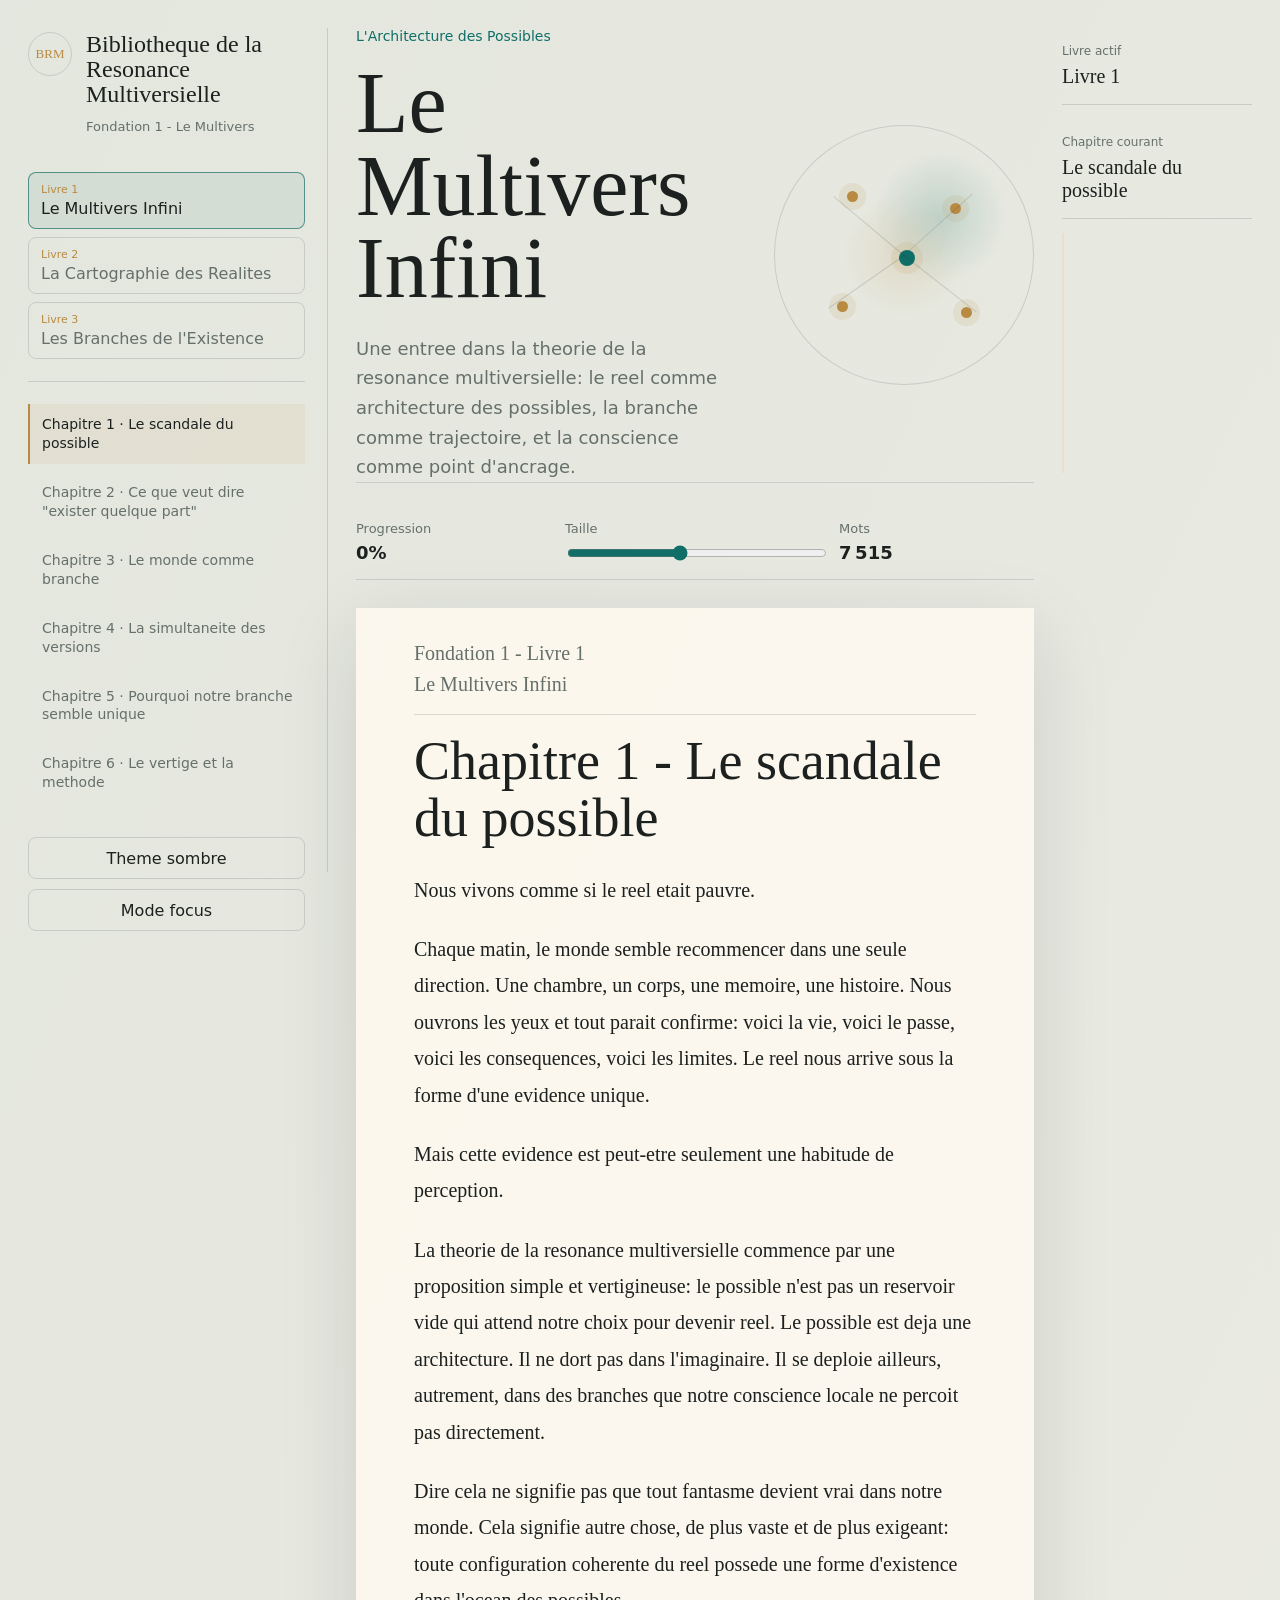
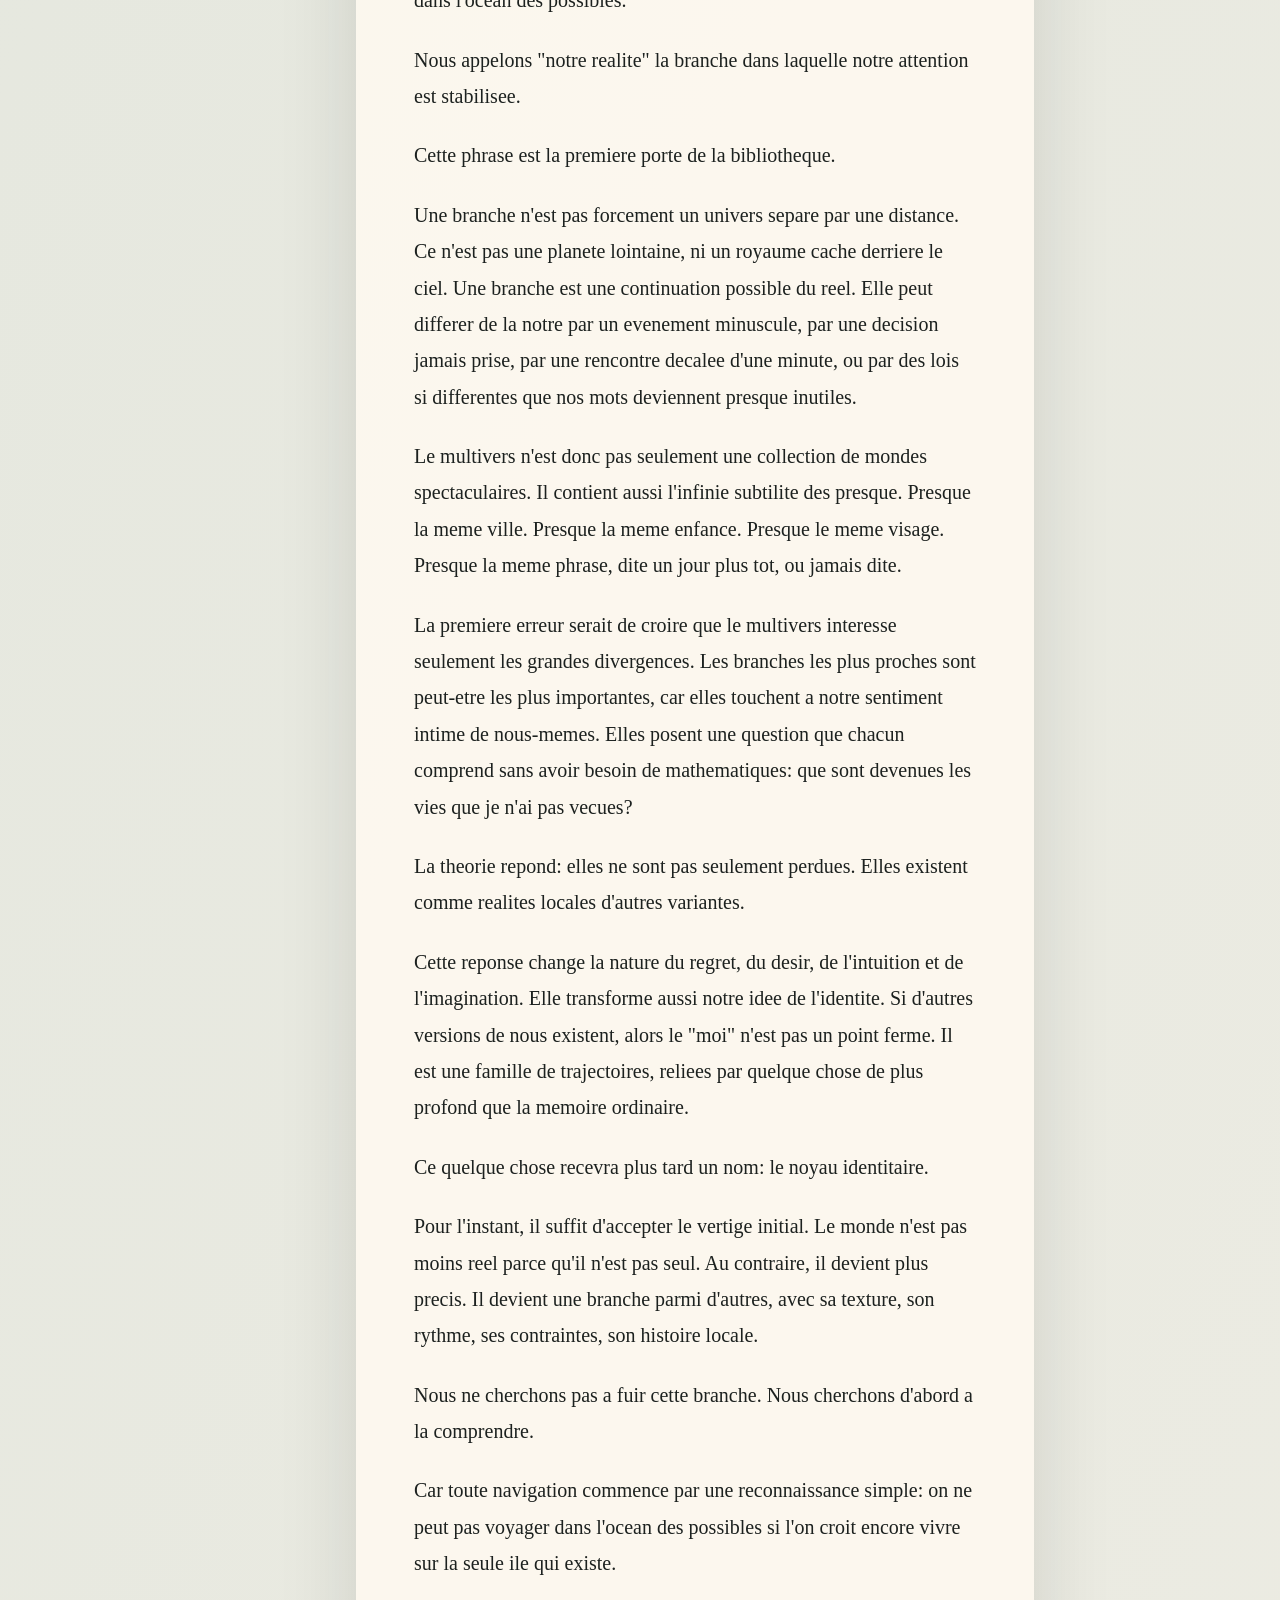
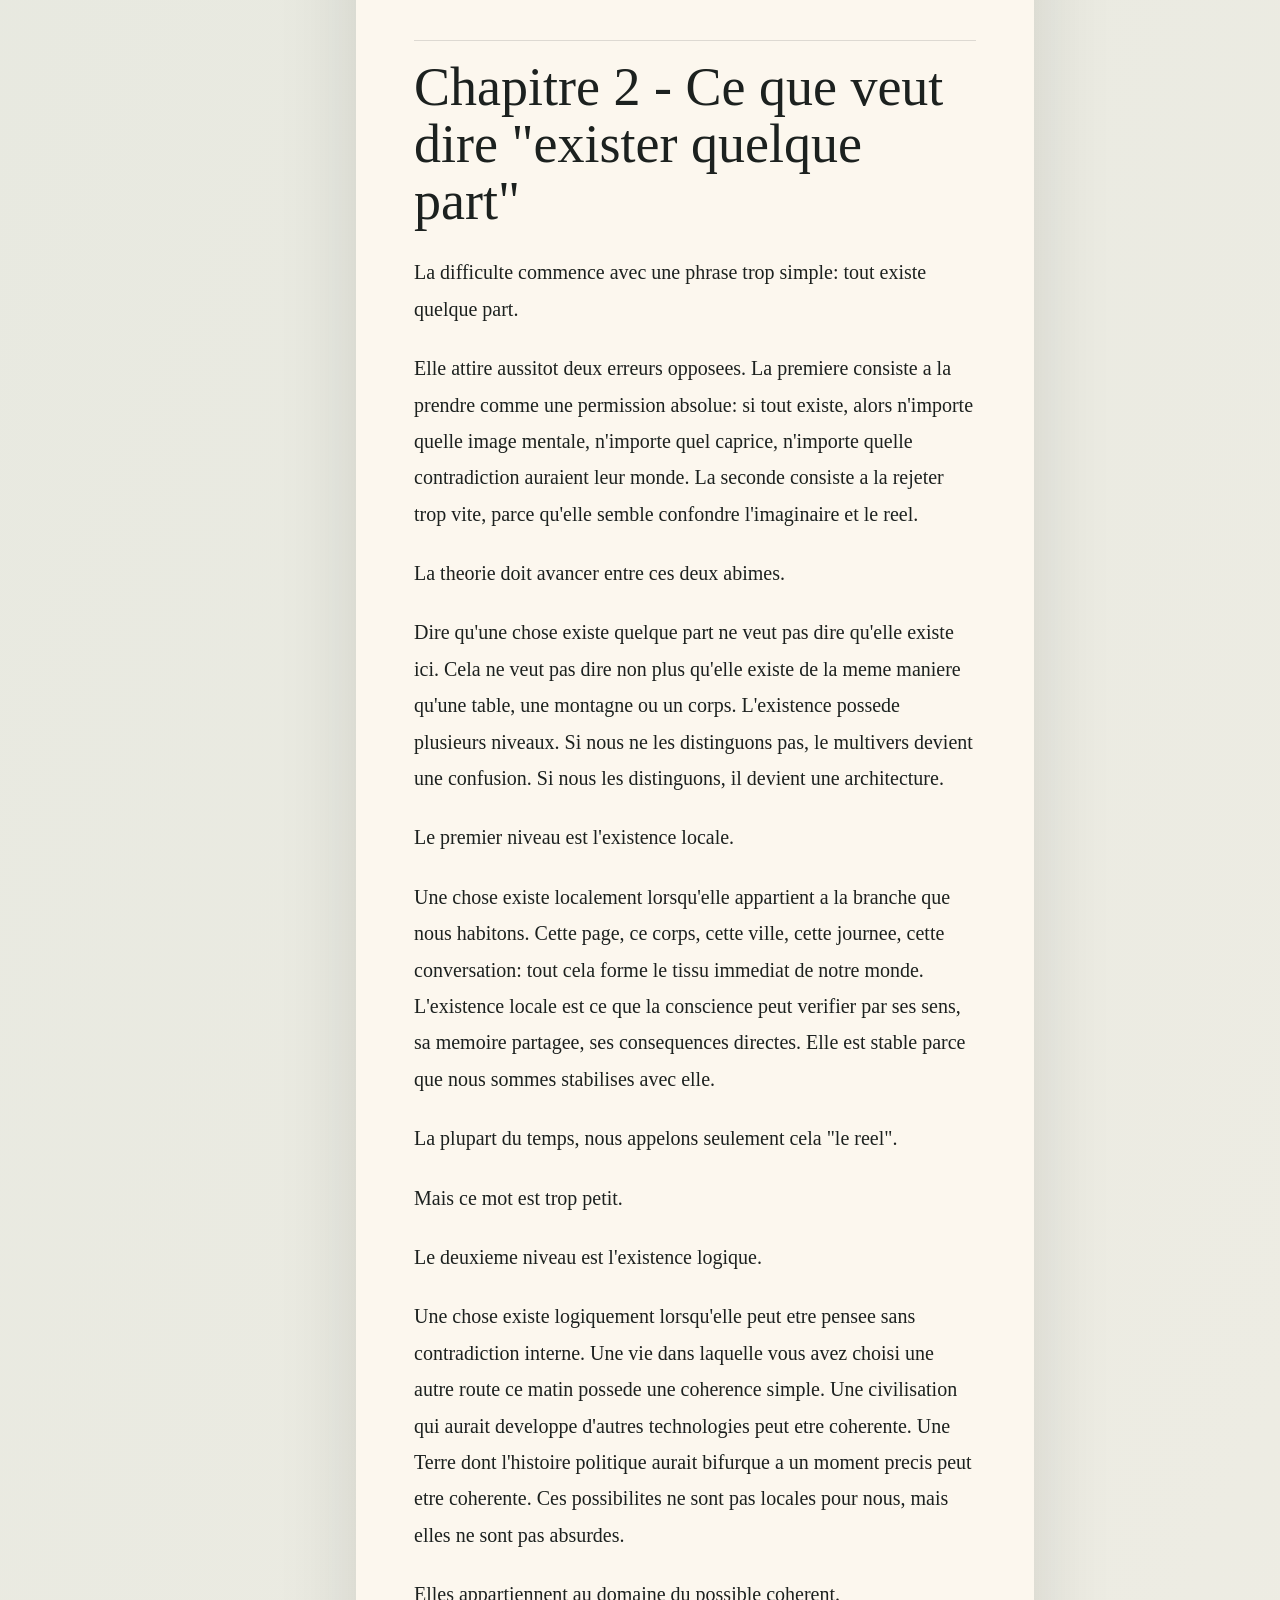
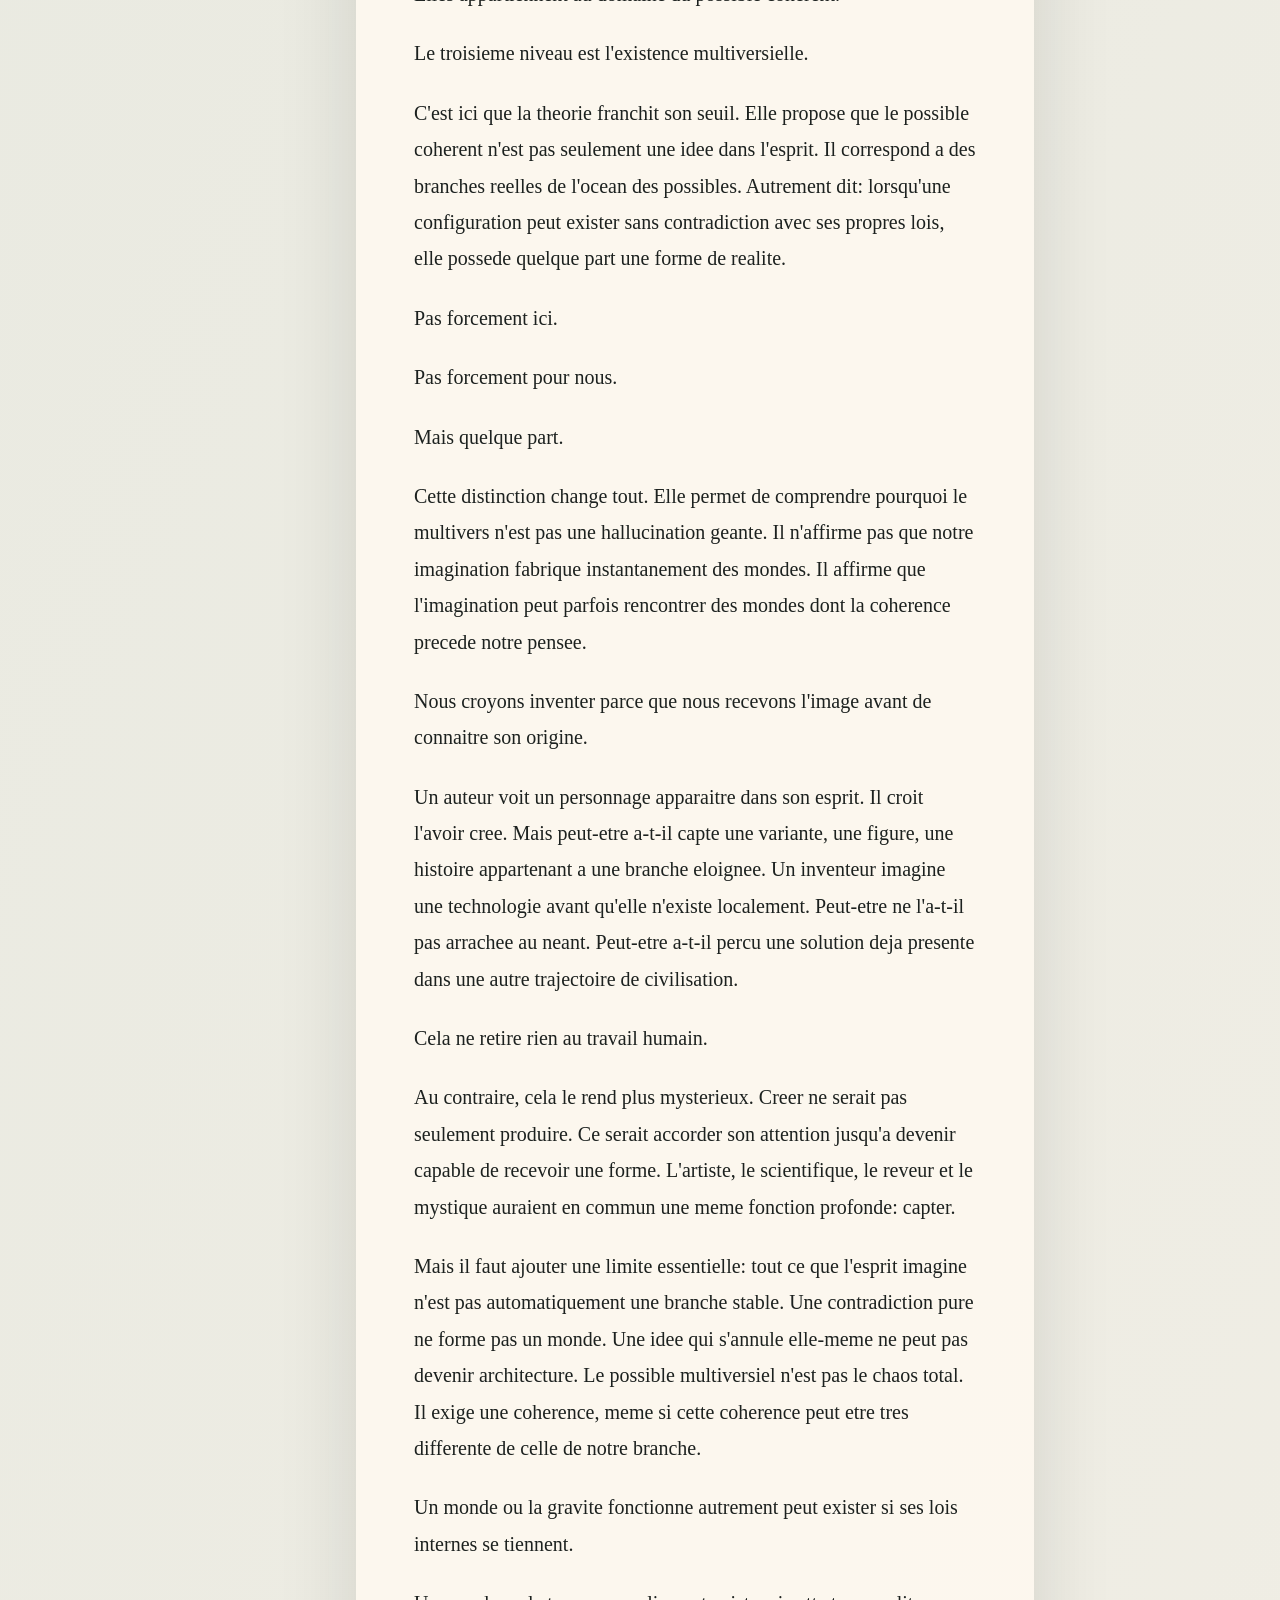
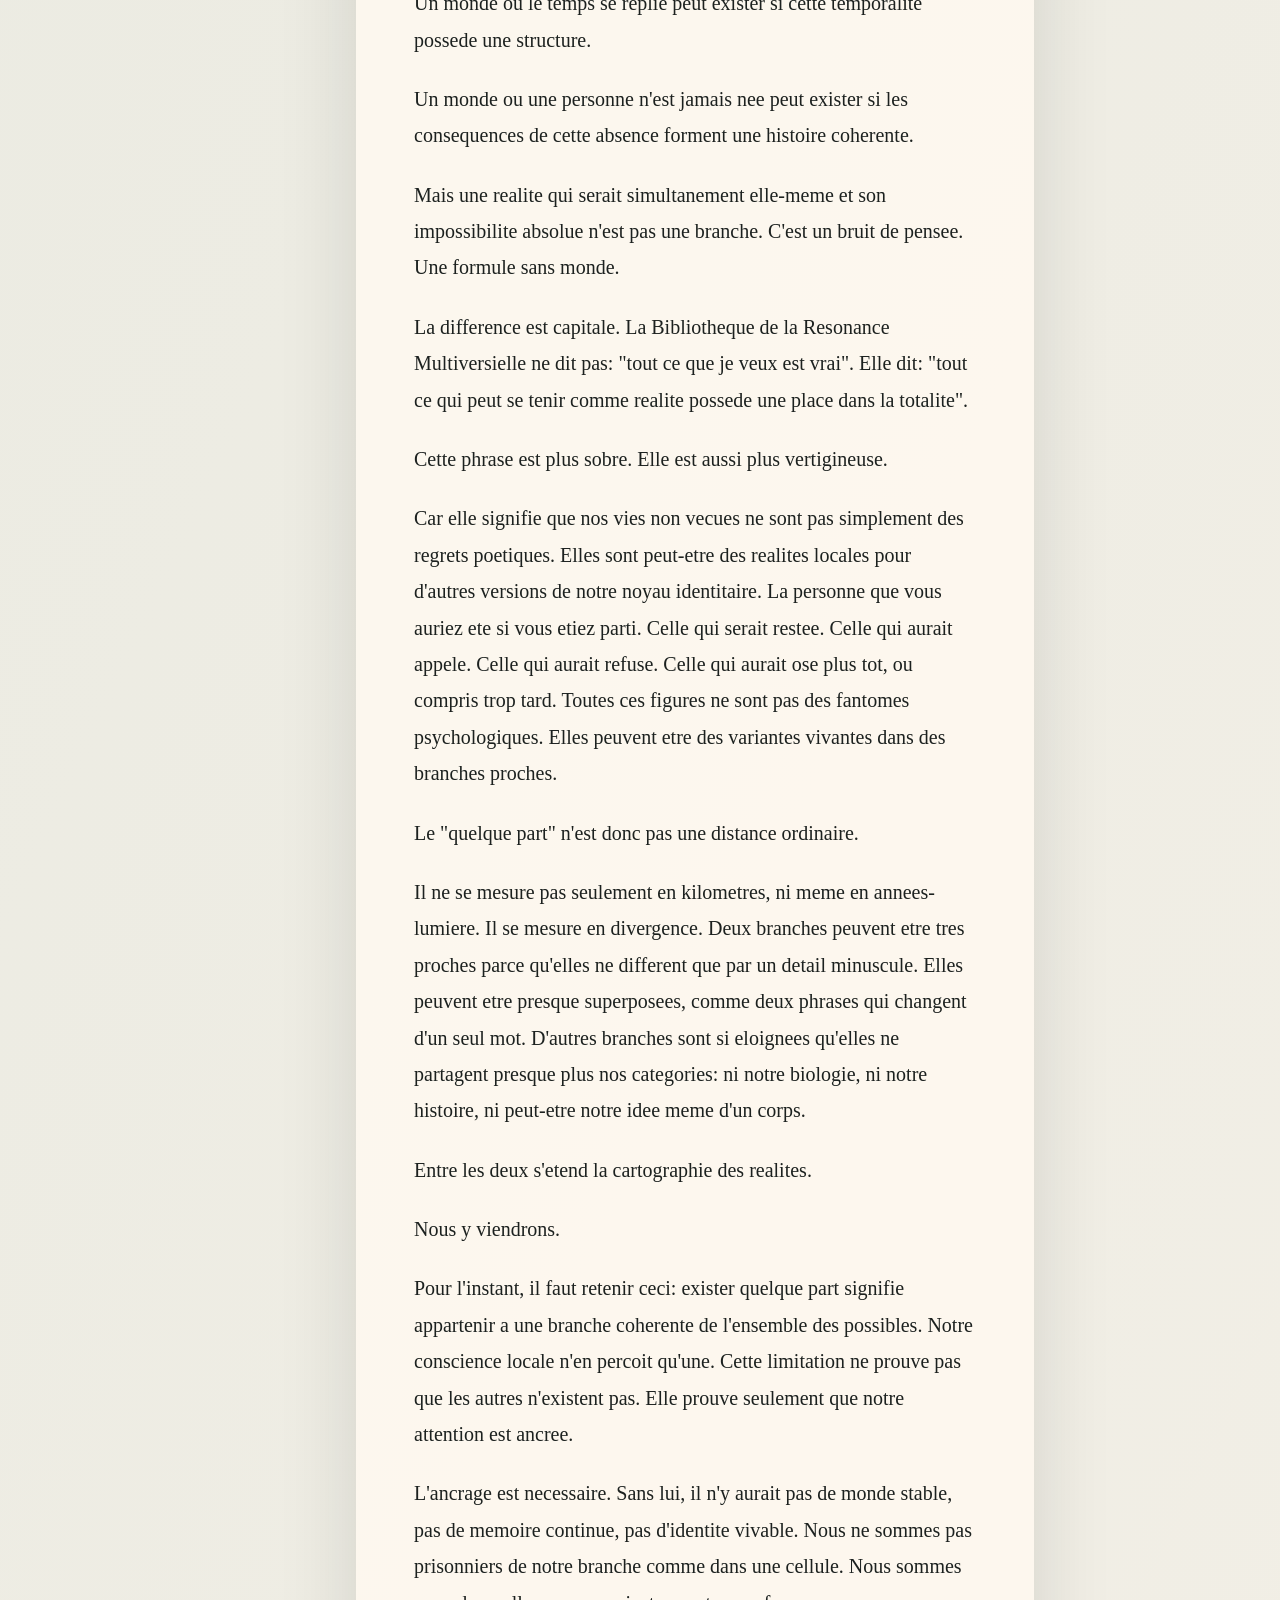
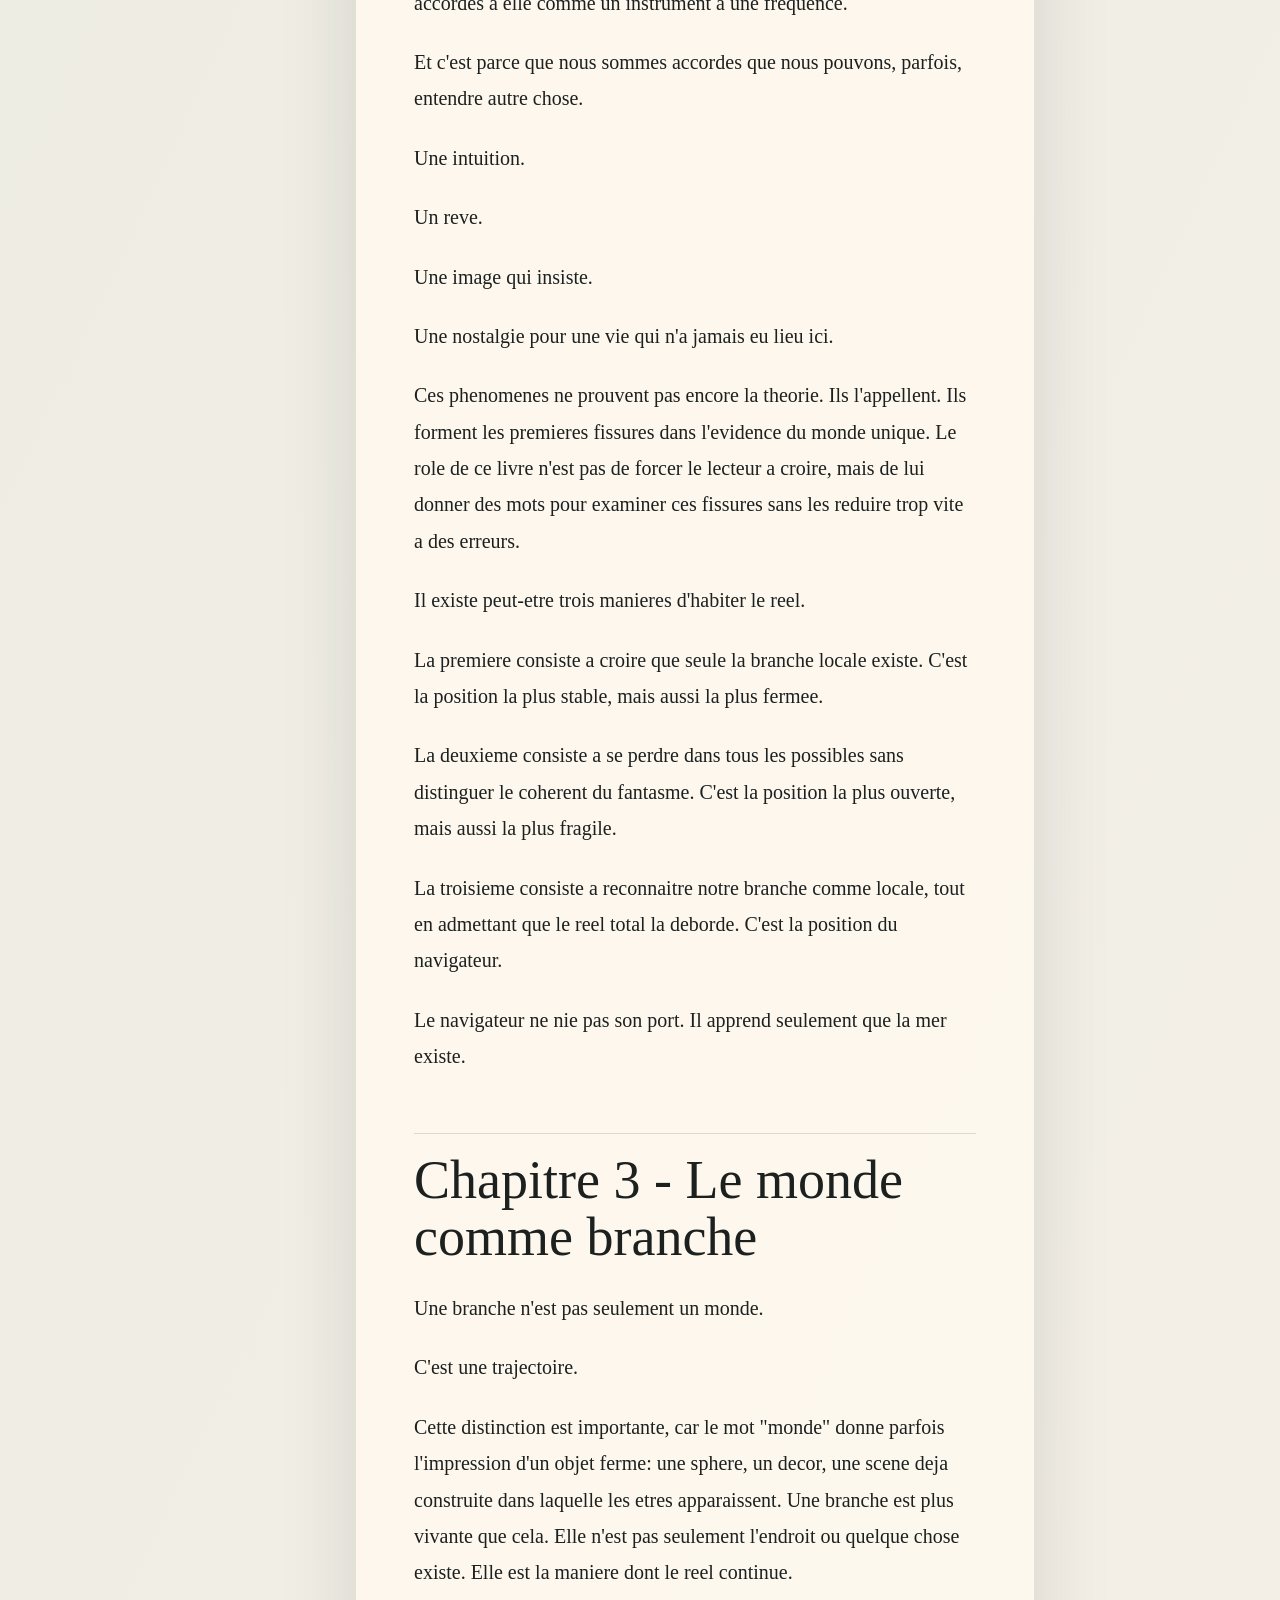
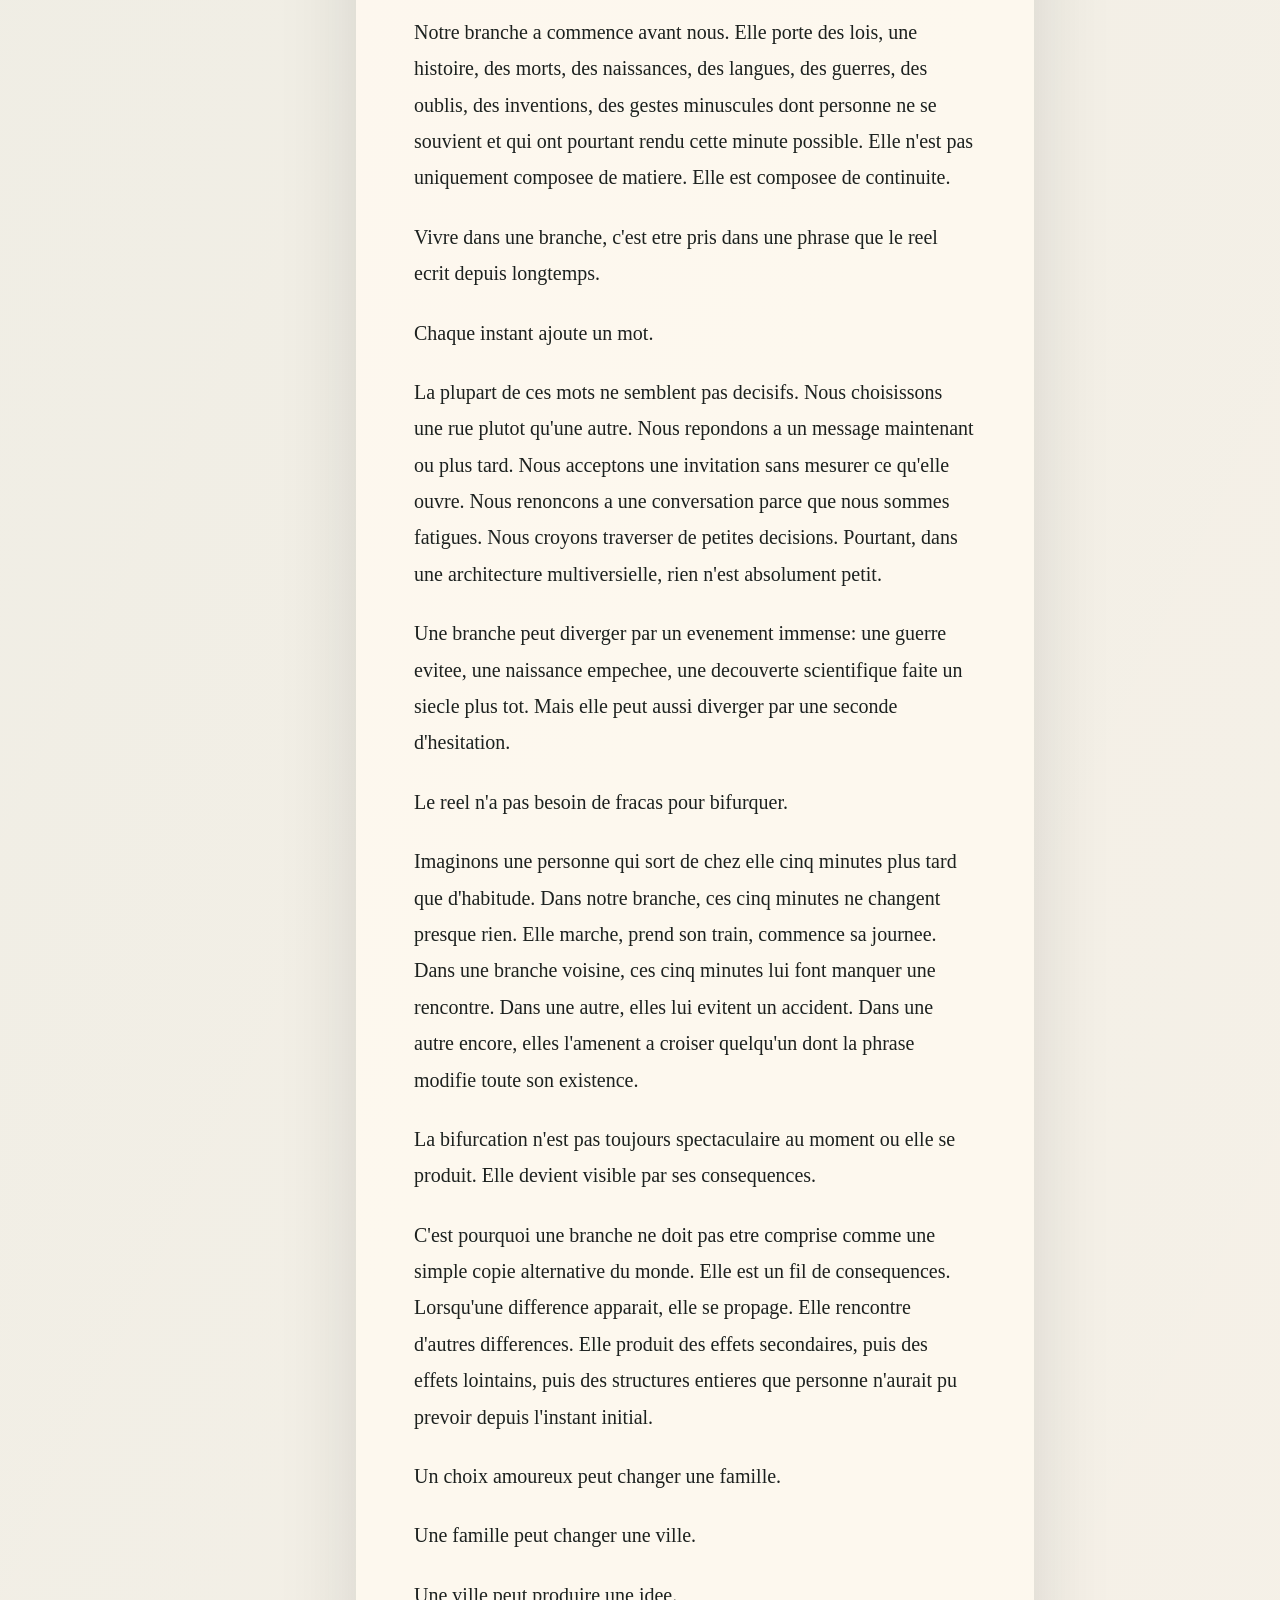
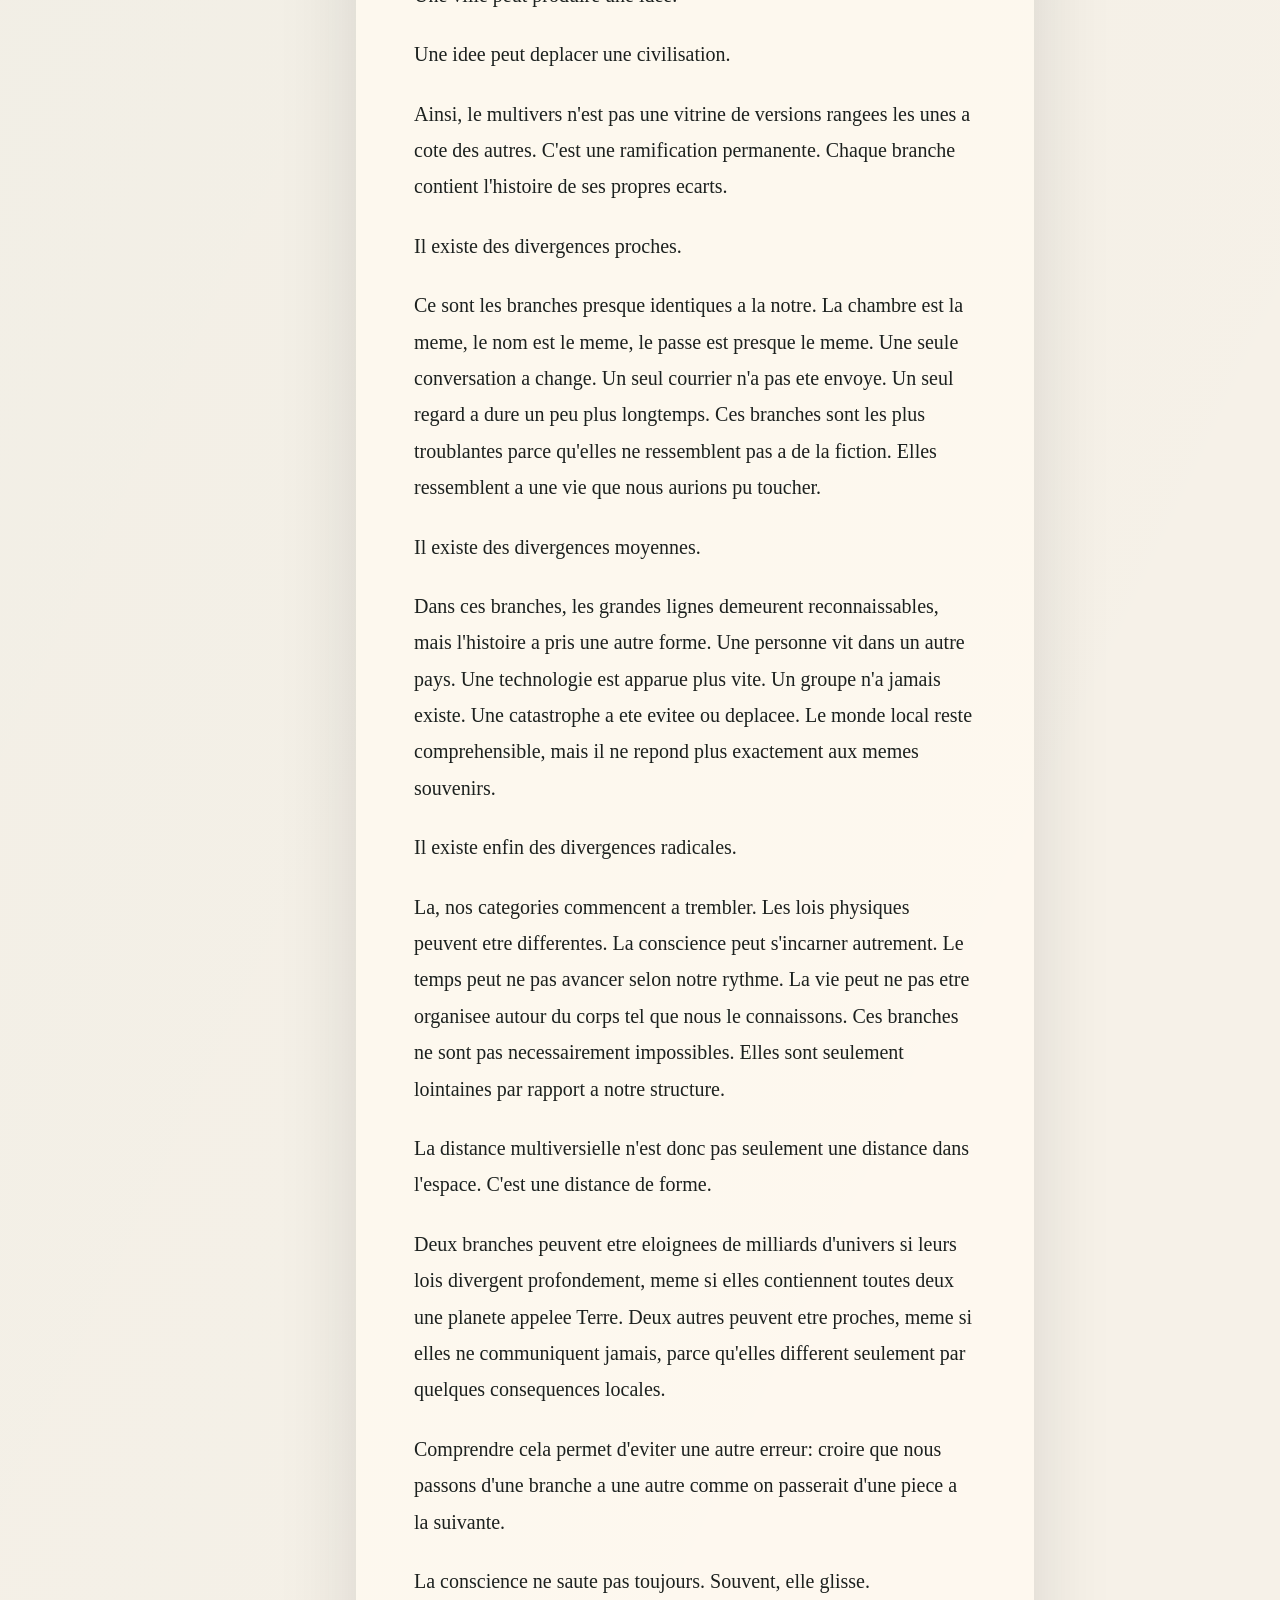
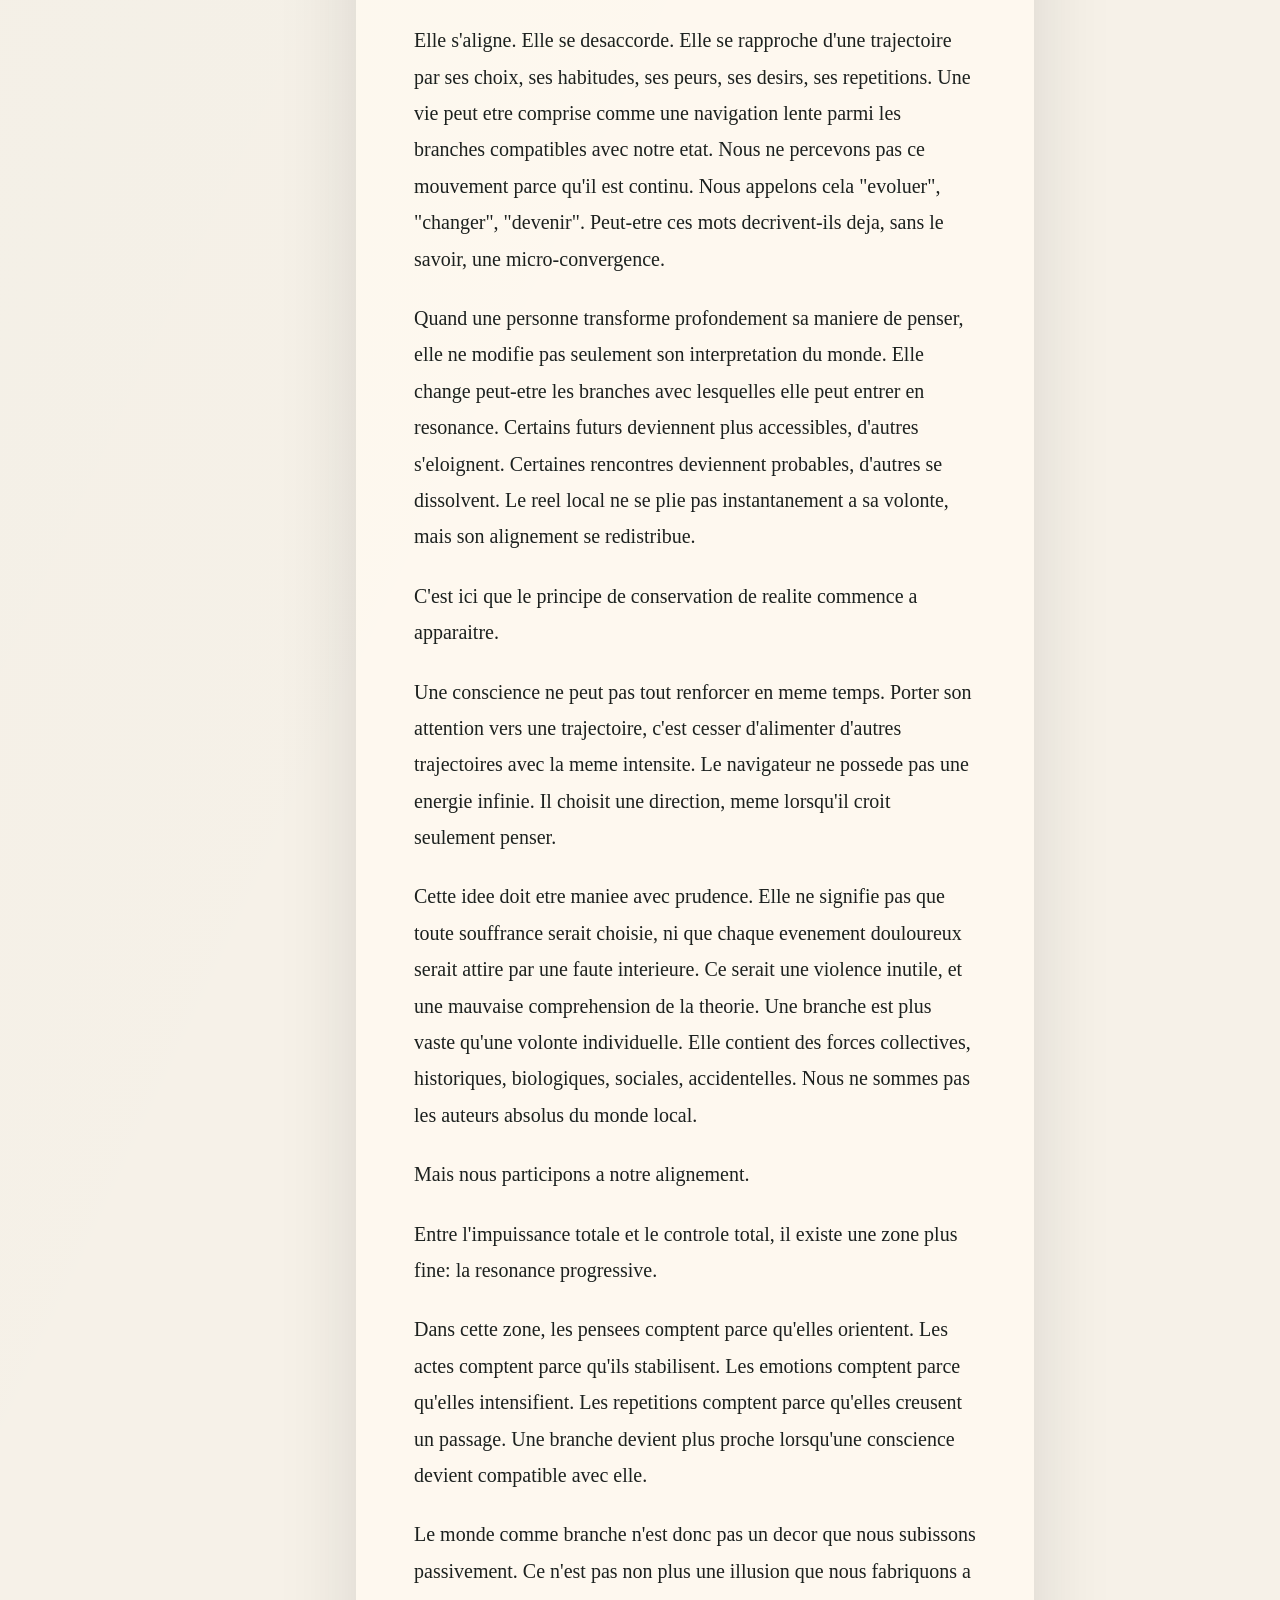
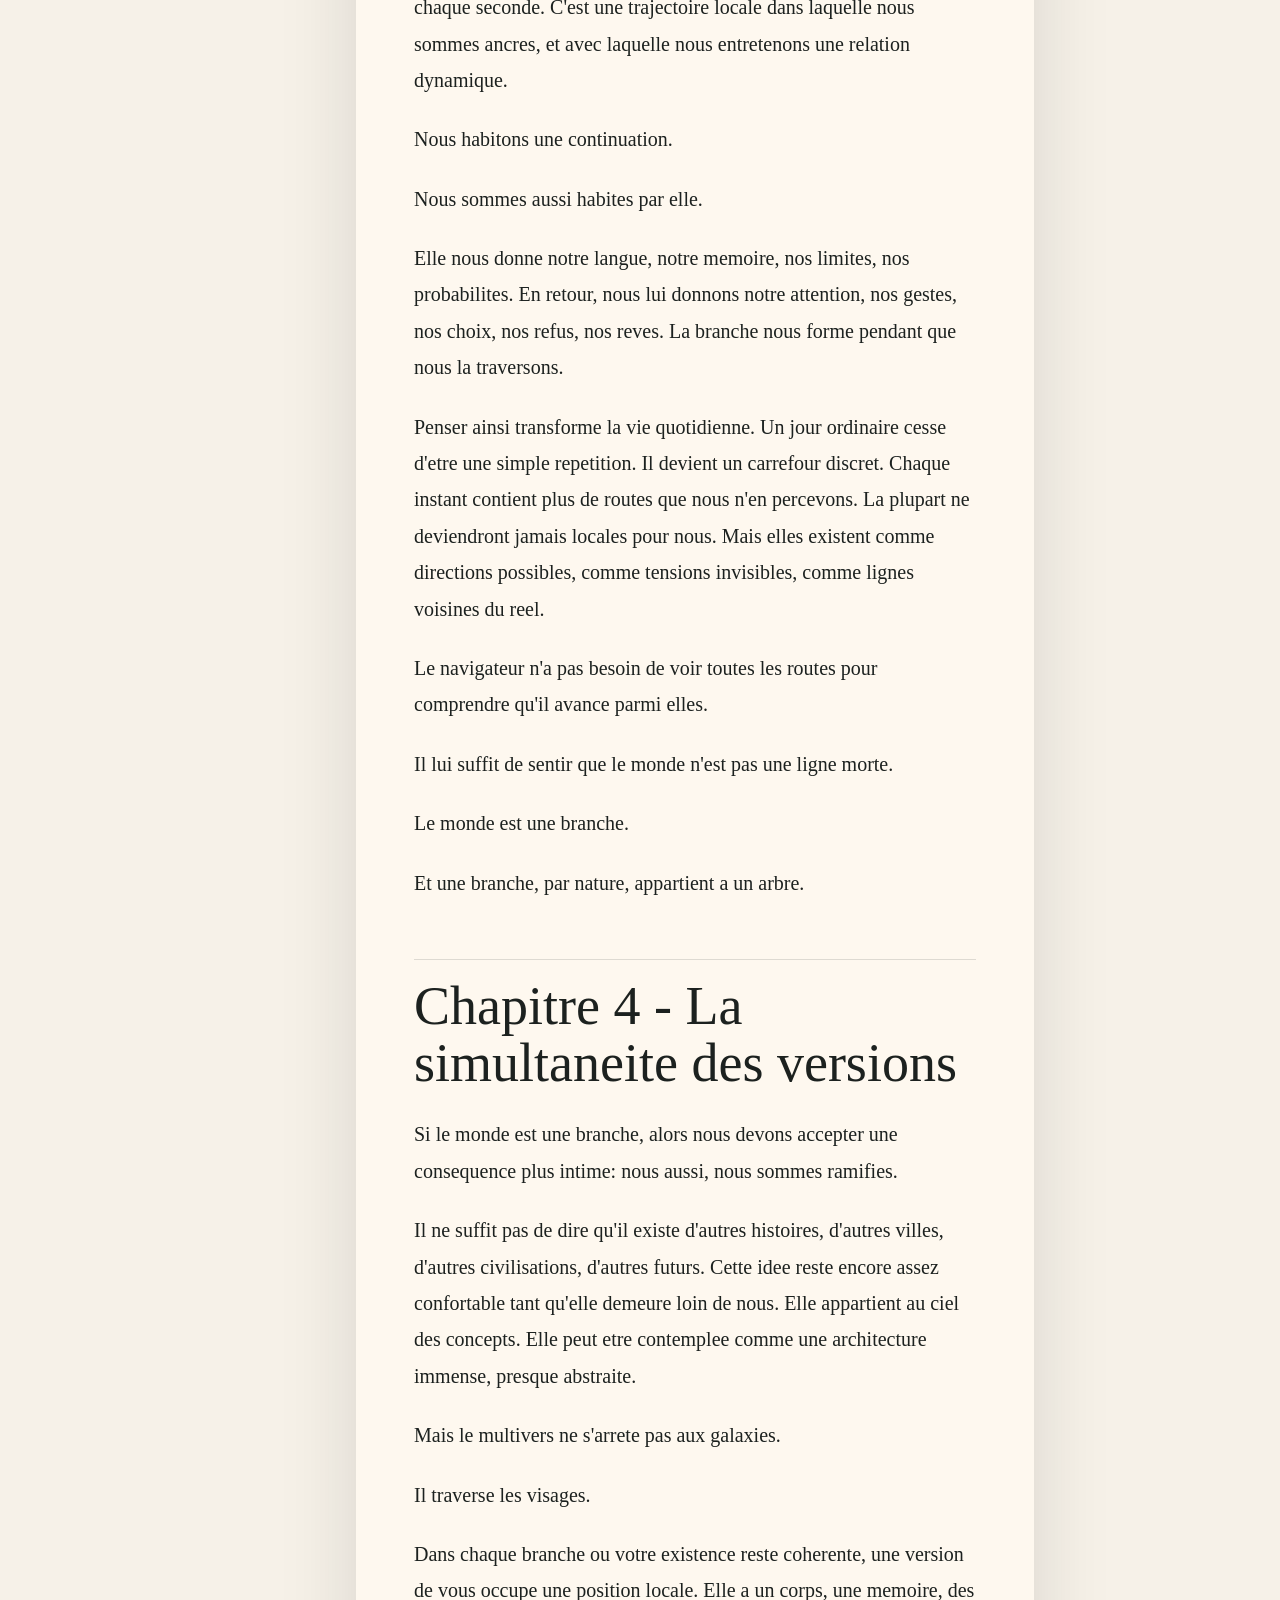
==== 12_READER_SITE/index.html @ 57ed7036 "Initial Resonance Multiversielle library" ====
<!doctype html>
<html lang="fr">
  <head>
    <meta charset="utf-8" />
    <meta name="viewport" content="width=device-width, initial-scale=1" />
    <meta name="description" content="Lecteur web de la Bibliotheque de la Resonance Multiversielle." />
    <title>Bibliotheque de la Resonance Multiversielle - Lecteur</title>
    <link rel="stylesheet" href="styles.css" />
  </head>
  <body>
    <div class="site-shell">
      <header class="mobile-bar">
        <a class="brand-link" href="#top" aria-label="Retour au debut">BRM</a>
        <button class="menu-button" id="menuButton" type="button" aria-expanded="false" aria-controls="sidebar">
          <span></span>
          <span></span>
        </button>
      </header>

      <aside class="sidebar" id="sidebar" aria-label="Sommaire du livre">
        <div class="brand-block">
          <a class="brand-mark" href="#top">BRM</a>
          <div>
            <h1>Bibliotheque de la Resonance Multiversielle</h1>
            <p>Fondation 1 - Le Multivers</p>
          </div>
        </div>

        <div class="book-list" id="bookList" aria-label="Livres"></div>

        <nav class="toc" id="toc" aria-label="Chapitres"></nav>

        <div class="sidebar-actions">
          <button id="themeToggle" type="button">Theme sombre</button>
          <button id="focusToggle" type="button">Mode focus</button>
        </div>
      </aside>

      <main class="reader" id="top">
        <section class="reader-hero" aria-labelledby="bookTitle">
          <div class="hero-copy">
            <p class="series-name">L'Architecture des Possibles</p>
            <h2 id="bookTitle">Le Multivers Infini</h2>
            <p id="bookDescription">
              Une entree dans la theorie de la resonance multiversielle:
              le reel comme architecture des possibles, la branche comme
              trajectoire, et la conscience comme point d'ancrage.
            </p>
          </div>
          <div class="hero-map" aria-hidden="true">
            <span class="node main"></span>
            <span class="node n1"></span>
            <span class="node n2"></span>
            <span class="node n3"></span>
            <span class="node n4"></span>
            <span class="line l1"></span>
            <span class="line l2"></span>
            <span class="line l3"></span>
            <span class="line l4"></span>
          </div>
        </section>

        <section class="reader-tools" aria-label="Outils de lecture">
          <div>
            <span>Progression</span>
            <strong id="progressLabel">0%</strong>
          </div>
          <label>
            Taille
            <input id="fontRange" type="range" min="17" max="24" value="20" />
          </label>
          <div>
            <span>Mots</span>
            <strong id="wordCount">-</strong>
          </div>
        </section>

        <article class="manuscript" id="manuscript" aria-live="polite"></article>

        <footer class="reader-footer">
          <a id="sourceLink" href="../06_CHAPTERS/FONDATION_01_LIVRE_01_LE_MULTIVERS_INFINI.md">Manuscrit source</a>
          <a href="#top">Retour au debut</a>
        </footer>
      </main>

      <aside class="reading-rail" aria-label="Suivi de lecture">
        <div class="rail-card">
          <span>Livre actif</span>
          <strong id="activeBookRail">Livre 1</strong>
        </div>
        <div class="rail-card">
          <span>Chapitre courant</span>
          <strong id="currentChapter">Ouverture</strong>
        </div>
        <div class="progress-track" aria-hidden="true">
          <span id="progressBar"></span>
        </div>
      </aside>
    </div>

    <script src="app.js"></script>
  </body>
</html>
---- 12_READER_SITE/styles.css ----
:root {
  color-scheme: light;
  --bg: #f6f1e8;
  --paper: #fffaf0;
  --ink: #1c211f;
  --muted: #66706b;
  --line: rgba(32, 41, 38, 0.14);
  --accent: #0f6f68;
  --gold: #b88a42;
  --rail: #e8dfd0;
  --shadow: 0 24px 80px rgba(24, 32, 29, 0.13);
  --reader-size: 20px;
}

:root.dark {
  color-scheme: dark;
  --bg: #111715;
  --paper: #17201d;
  --ink: #f4efe4;
  --muted: #aeb8b2;
  --line: rgba(241, 231, 211, 0.14);
  --accent: #62c9bc;
  --gold: #d4af6b;
  --rail: #202b27;
  --shadow: 0 24px 80px rgba(0, 0, 0, 0.28);
}

* {
  box-sizing: border-box;
}

html {
  scroll-behavior: smooth;
}

body {
  margin: 0;
  min-height: 100vh;
  background:
    linear-gradient(115deg, rgba(15, 111, 104, 0.08), transparent 34%),
    linear-gradient(300deg, rgba(184, 138, 66, 0.12), transparent 42%),
    var(--bg);
  color: var(--ink);
  font-family: Inter, ui-sans-serif, system-ui, -apple-system, BlinkMacSystemFont, "Segoe UI", sans-serif;
}

a {
  color: inherit;
}

button,
input {
  font: inherit;
}

.site-shell {
  display: grid;
  grid-template-columns: 300px minmax(0, 1fr) 190px;
  gap: 28px;
  min-height: 100vh;
  padding: 28px;
}

.mobile-bar {
  display: none;
}

.sidebar {
  position: sticky;
  top: 28px;
  align-self: start;
  height: calc(100vh - 56px);
  border-right: 1px solid var(--line);
  padding: 4px 22px 24px 0;
}

.brand-block {
  display: flex;
  gap: 14px;
  align-items: flex-start;
  margin-bottom: 36px;
}

.brand-mark,
.brand-link {
  display: inline-grid;
  place-items: center;
  flex: 0 0 auto;
  width: 44px;
  height: 44px;
  border: 1px solid var(--line);
  border-radius: 50%;
  color: var(--gold);
  text-decoration: none;
  font-family: Georgia, "Times New Roman", serif;
  font-size: 13px;
  letter-spacing: 0;
}

.brand-block h1 {
  margin: 0;
  font-family: Georgia, "Times New Roman", serif;
  font-size: 24px;
  line-height: 1.05;
  font-weight: 500;
}

.brand-block p {
  margin: 10px 0 0;
  color: var(--muted);
  font-size: 13px;
  line-height: 1.45;
}

.toc {
  display: grid;
  gap: 8px;
}

.book-list {
  display: grid;
  gap: 8px;
  margin-bottom: 22px;
  padding-bottom: 22px;
  border-bottom: 1px solid var(--line);
}

.book-list button {
  min-height: 46px;
  padding: 10px 12px;
  border: 1px solid var(--line);
  border-radius: 8px;
  background: transparent;
  color: var(--muted);
  text-align: left;
  cursor: pointer;
}

.book-list button.active,
.book-list button:hover {
  border-color: color-mix(in srgb, var(--accent) 60%, var(--line));
  color: var(--ink);
  background: rgba(15, 111, 104, 0.08);
}

.book-list span {
  display: block;
  color: var(--gold);
  font-size: 11px;
  margin-bottom: 3px;
}

.toc a {
  display: block;
  padding: 11px 12px;
  border-left: 2px solid transparent;
  color: var(--muted);
  text-decoration: none;
  font-size: 14px;
  line-height: 1.35;
}

.toc a.active,
.toc a:hover {
  border-left-color: var(--gold);
  color: var(--ink);
  background: rgba(184, 138, 66, 0.08);
}

.sidebar-actions {
  display: grid;
  gap: 10px;
  margin-top: 34px;
}

.sidebar-actions button,
.menu-button {
  border: 1px solid var(--line);
  border-radius: 8px;
  background: transparent;
  color: var(--ink);
  min-height: 42px;
  cursor: pointer;
}

.reader {
  min-width: 0;
}

.reader-hero {
  display: grid;
  grid-template-columns: minmax(0, 1fr) 260px;
  gap: 36px;
  align-items: center;
  margin: 0 auto 22px;
  max-width: 950px;
  min-height: 360px;
  border-bottom: 1px solid var(--line);
}

.series-name {
  margin: 0 0 18px;
  color: var(--accent);
  font-size: 14px;
}

.reader-hero h2 {
  margin: 0;
  max-width: 660px;
  font-family: Georgia, "Times New Roman", serif;
  font-size: clamp(48px, 7vw, 86px);
  line-height: 0.96;
  font-weight: 500;
}

.reader-hero p:not(.series-name) {
  max-width: 660px;
  margin: 24px 0 0;
  color: var(--muted);
  font-size: 18px;
  line-height: 1.65;
}

.hero-map {
  position: relative;
  height: 260px;
  border: 1px solid var(--line);
  border-radius: 50%;
  background:
    radial-gradient(circle at 50% 50%, rgba(184, 138, 66, 0.15), transparent 34%),
    radial-gradient(circle at 64% 35%, rgba(15, 111, 104, 0.18), transparent 28%);
}

.node,
.line {
  position: absolute;
  display: block;
}

.node {
  width: 11px;
  height: 11px;
  border-radius: 50%;
  background: var(--gold);
  box-shadow: 0 0 0 8px rgba(184, 138, 66, 0.11);
}

.node.main {
  left: 48%;
  top: 48%;
  width: 16px;
  height: 16px;
  background: var(--accent);
}

.n1 { left: 28%; top: 25%; }
.n2 { left: 68%; top: 30%; }
.n3 { left: 24%; top: 68%; }
.n4 { left: 72%; top: 70%; }

.line {
  left: 50%;
  top: 50%;
  width: 92px;
  height: 1px;
  background: var(--line);
  transform-origin: left center;
}

.l1 { transform: rotate(220deg); }
.l2 { transform: rotate(318deg); }
.l3 { transform: rotate(145deg); }
.l4 { transform: rotate(38deg); }

.reader-tools {
  display: grid;
  grid-template-columns: 1fr minmax(190px, 260px) 1fr;
  gap: 14px;
  max-width: 950px;
  margin: 0 auto 28px;
  padding: 16px 0;
  border-bottom: 1px solid var(--line);
  color: var(--muted);
  font-size: 13px;
}

.reader-tools div,
.reader-tools label {
  display: grid;
  gap: 6px;
}

.reader-tools strong {
  color: var(--ink);
  font-size: 18px;
  font-weight: 600;
}

.reader-tools input {
  width: 100%;
  accent-color: var(--accent);
}

.manuscript {
  max-width: 820px;
  margin: 0 auto;
  padding: 34px clamp(22px, 5vw, 58px) 64px;
  background: color-mix(in srgb, var(--paper) 86%, transparent);
  box-shadow: var(--shadow);
}

.manuscript h1,
.manuscript h2 {
  font-family: Georgia, "Times New Roman", serif;
  font-weight: 500;
}

.manuscript h1 {
  margin: 0 0 8px;
  color: var(--muted);
  font-size: 20px;
}

.manuscript h2 {
  margin: 58px 0 24px;
  padding-top: 18px;
  border-top: 1px solid var(--line);
  font-size: clamp(34px, 5vw, 54px);
  line-height: 1.06;
}

.manuscript h2:first-of-type {
  margin-top: 18px;
}

.manuscript p,
.manuscript li {
  font-family: Georgia, "Times New Roman", serif;
  font-size: var(--reader-size);
  line-height: 1.82;
}

.manuscript p {
  margin: 0 0 1.15em;
}

.manuscript ul {
  padding-left: 1.2em;
}

.manuscript .loading,
.manuscript .error {
  font-family: inherit;
  color: var(--muted);
}

.reader-footer {
  display: flex;
  justify-content: space-between;
  gap: 18px;
  max-width: 820px;
  margin: 26px auto 72px;
  color: var(--muted);
  font-size: 14px;
}

.reading-rail {
  position: sticky;
  top: 28px;
  align-self: start;
  height: calc(100vh - 56px);
  display: grid;
  align-content: start;
  gap: 14px;
}

.rail-card {
  padding: 16px 0;
  border-bottom: 1px solid var(--line);
}

.rail-card span {
  display: block;
  color: var(--muted);
  font-size: 12px;
  margin-bottom: 7px;
}

.rail-card strong {
  font-family: Georgia, "Times New Roman", serif;
  font-size: 20px;
  font-weight: 500;
}

.progress-track {
  width: 2px;
  height: 240px;
  background: var(--rail);
}

.progress-track span {
  display: block;
  width: 100%;
  height: 0;
  background: var(--accent);
}

.focus .sidebar,
.focus .reading-rail,
.focus .reader-hero,
.focus .reader-tools {
  display: none;
}

.focus .site-shell {
  display: block;
  padding: 28px;
}

@media (max-width: 1100px) {
  .site-shell {
    grid-template-columns: 260px minmax(0, 1fr);
  }

  .reading-rail {
    display: none;
  }
}

@media (max-width: 820px) {
  .mobile-bar {
    position: sticky;
    top: 0;
    z-index: 20;
    display: flex;
    justify-content: space-between;
    align-items: center;
    padding: 12px 16px;
    border-bottom: 1px solid var(--line);
    background: color-mix(in srgb, var(--bg) 92%, transparent);
    backdrop-filter: blur(14px);
  }

  .site-shell {
    display: block;
    padding: 0;
  }

  .sidebar {
    position: fixed;
    z-index: 30;
    inset: 0 auto 0 0;
    width: min(82vw, 330px);
    height: 100vh;
    padding: 24px;
    background: var(--bg);
    box-shadow: var(--shadow);
    transform: translateX(-105%);
    transition: transform 180ms ease;
  }

  .sidebar.open {
    transform: translateX(0);
  }

  .menu-button {
    display: grid;
    gap: 5px;
    place-content: center;
    width: 44px;
  }

  .menu-button span {
    display: block;
    width: 18px;
    height: 2px;
    background: var(--ink);
  }

  .reader {
    padding: 0 16px;
  }

  .reader-hero {
    grid-template-columns: 1fr;
    min-height: auto;
    padding: 48px 0 24px;
  }

  .hero-map {
    height: 170px;
    max-width: 260px;
  }

  .reader-tools {
    grid-template-columns: 1fr;
  }

  .manuscript {
    padding: 24px 20px 48px;
  }

  .reader-footer {
    flex-direction: column;
  }
}
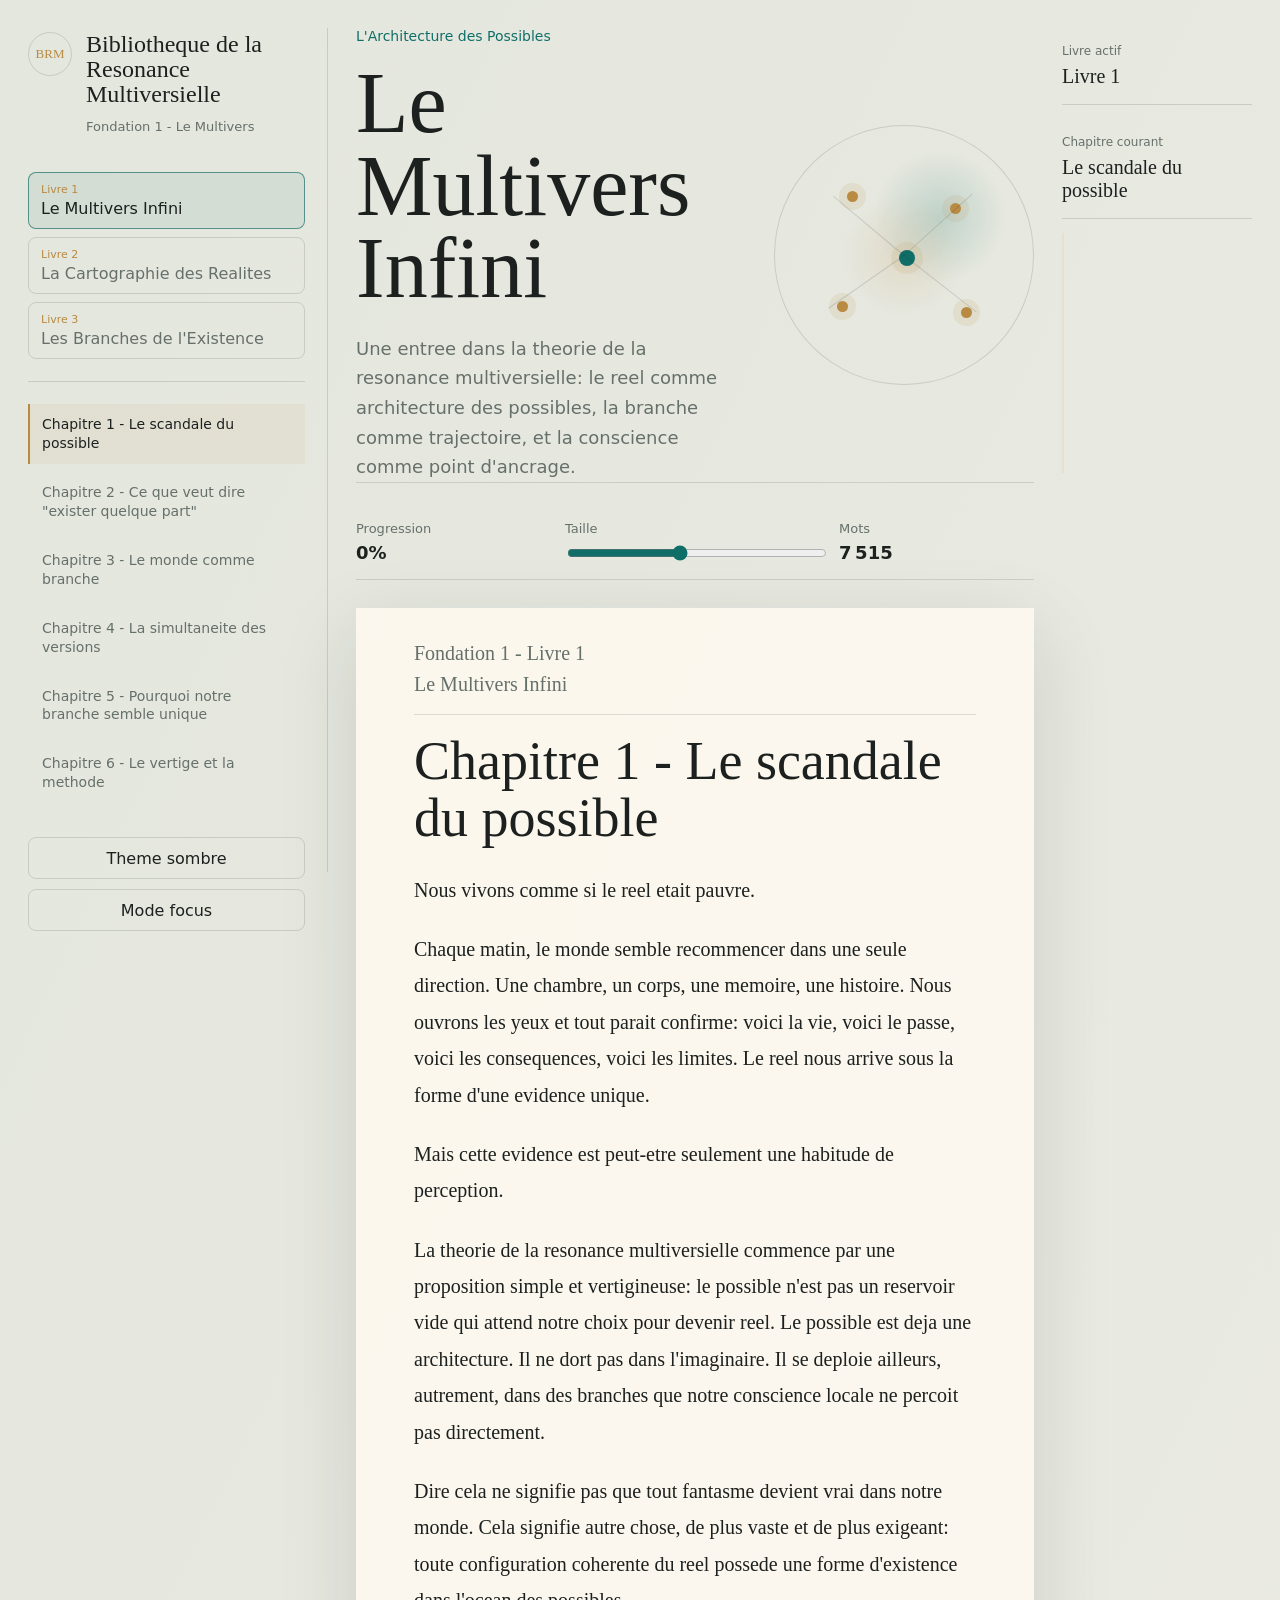
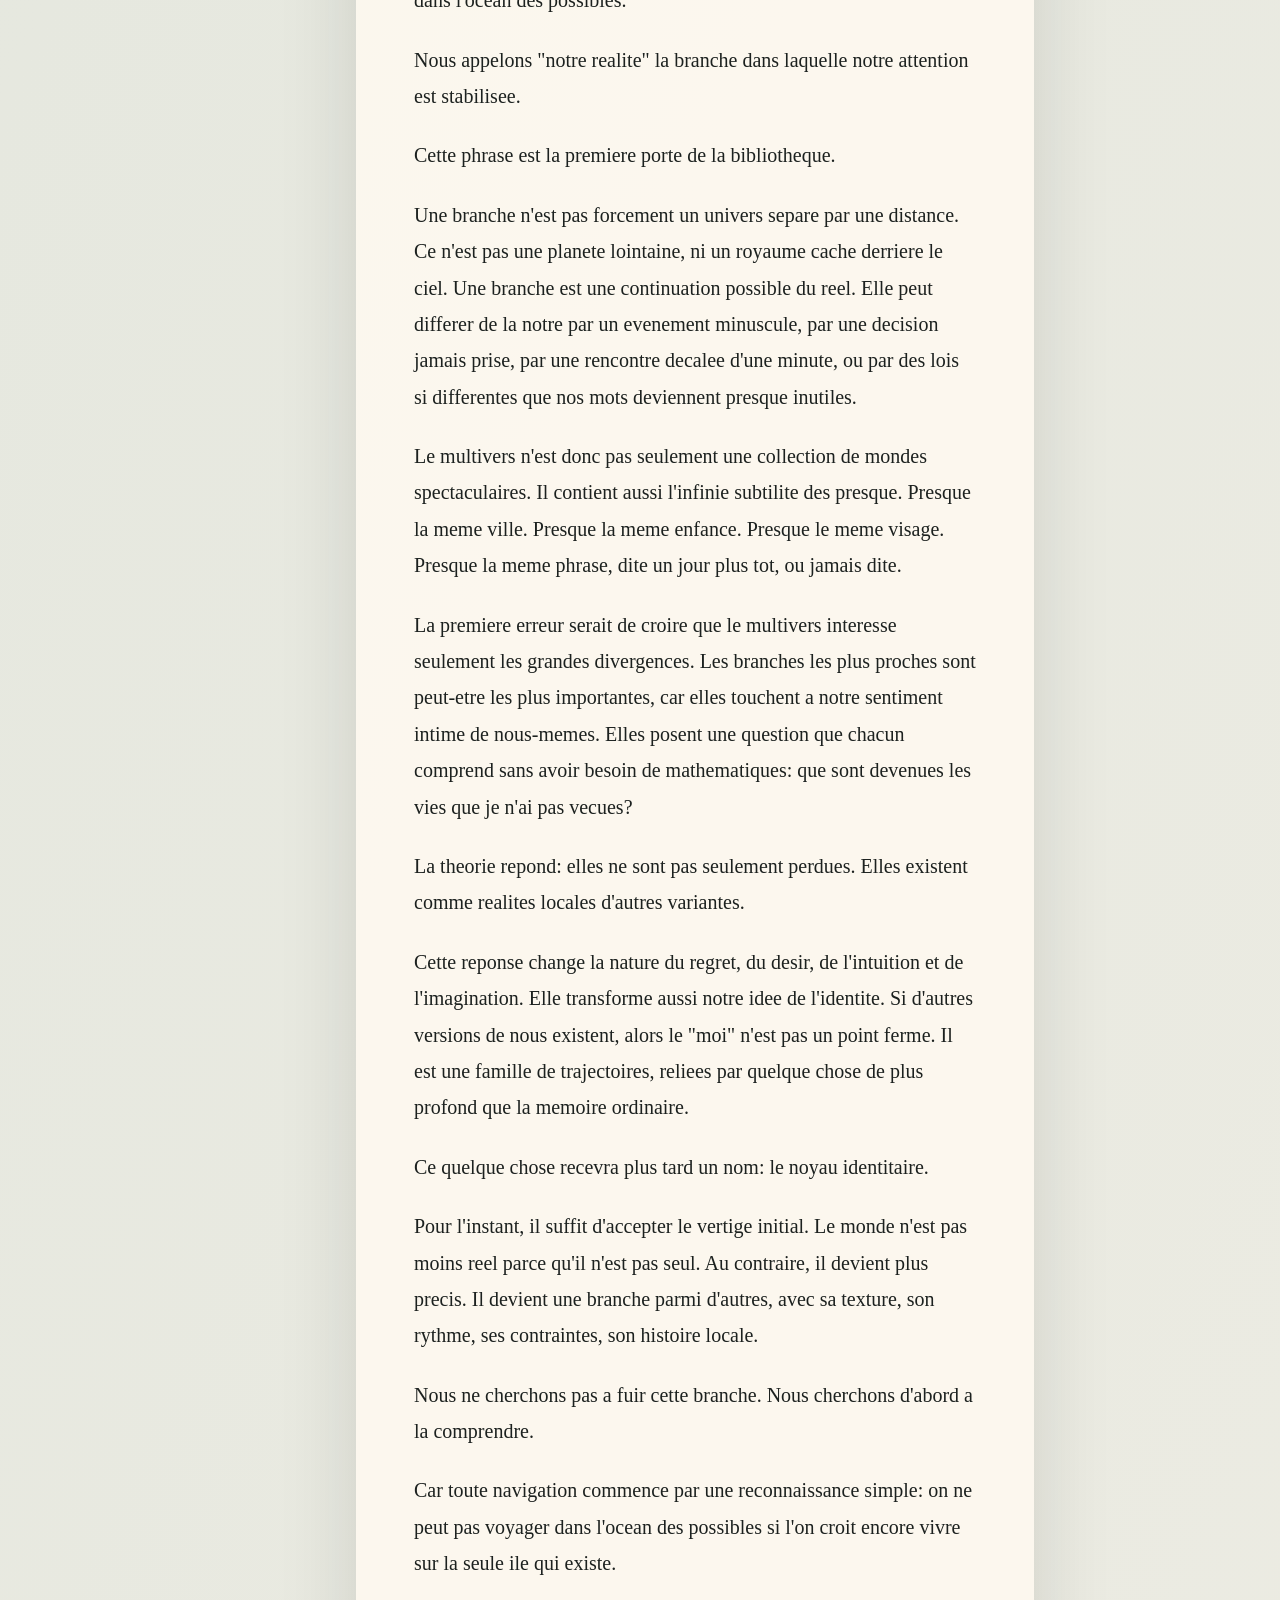
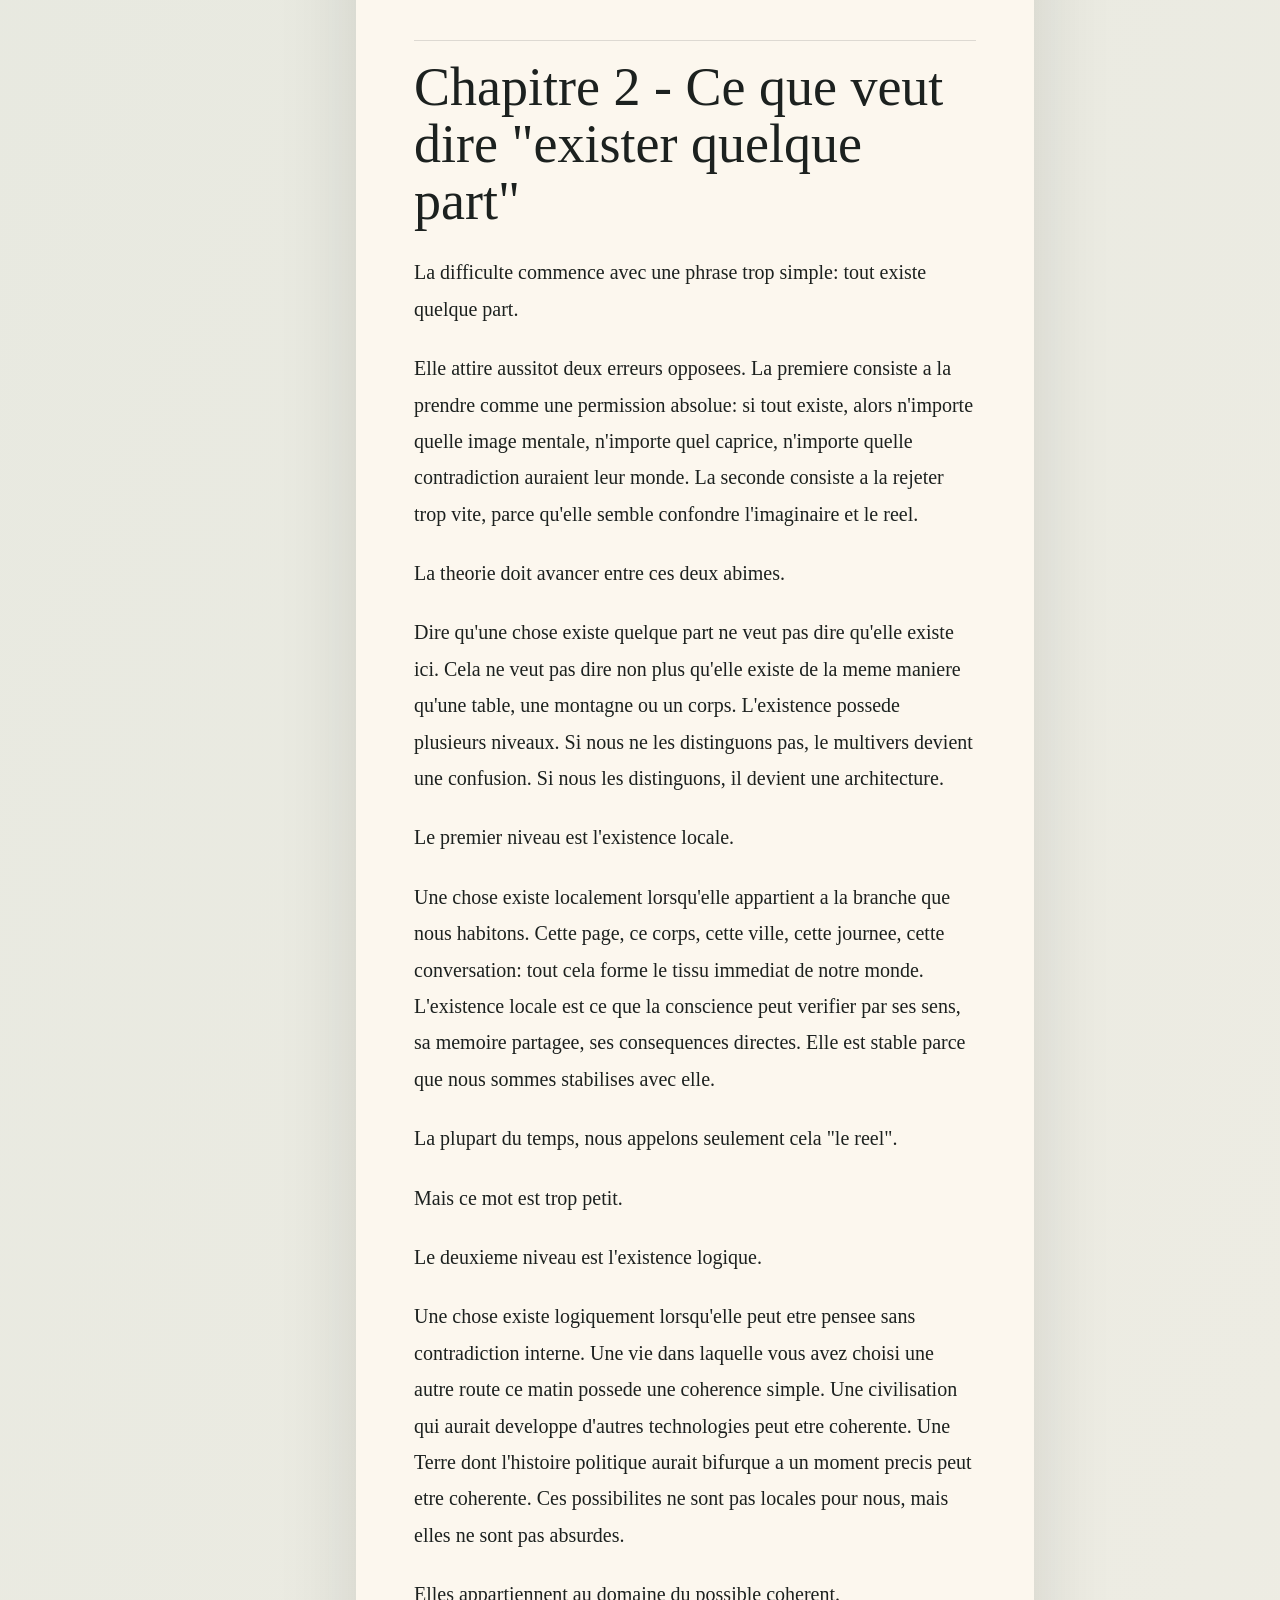
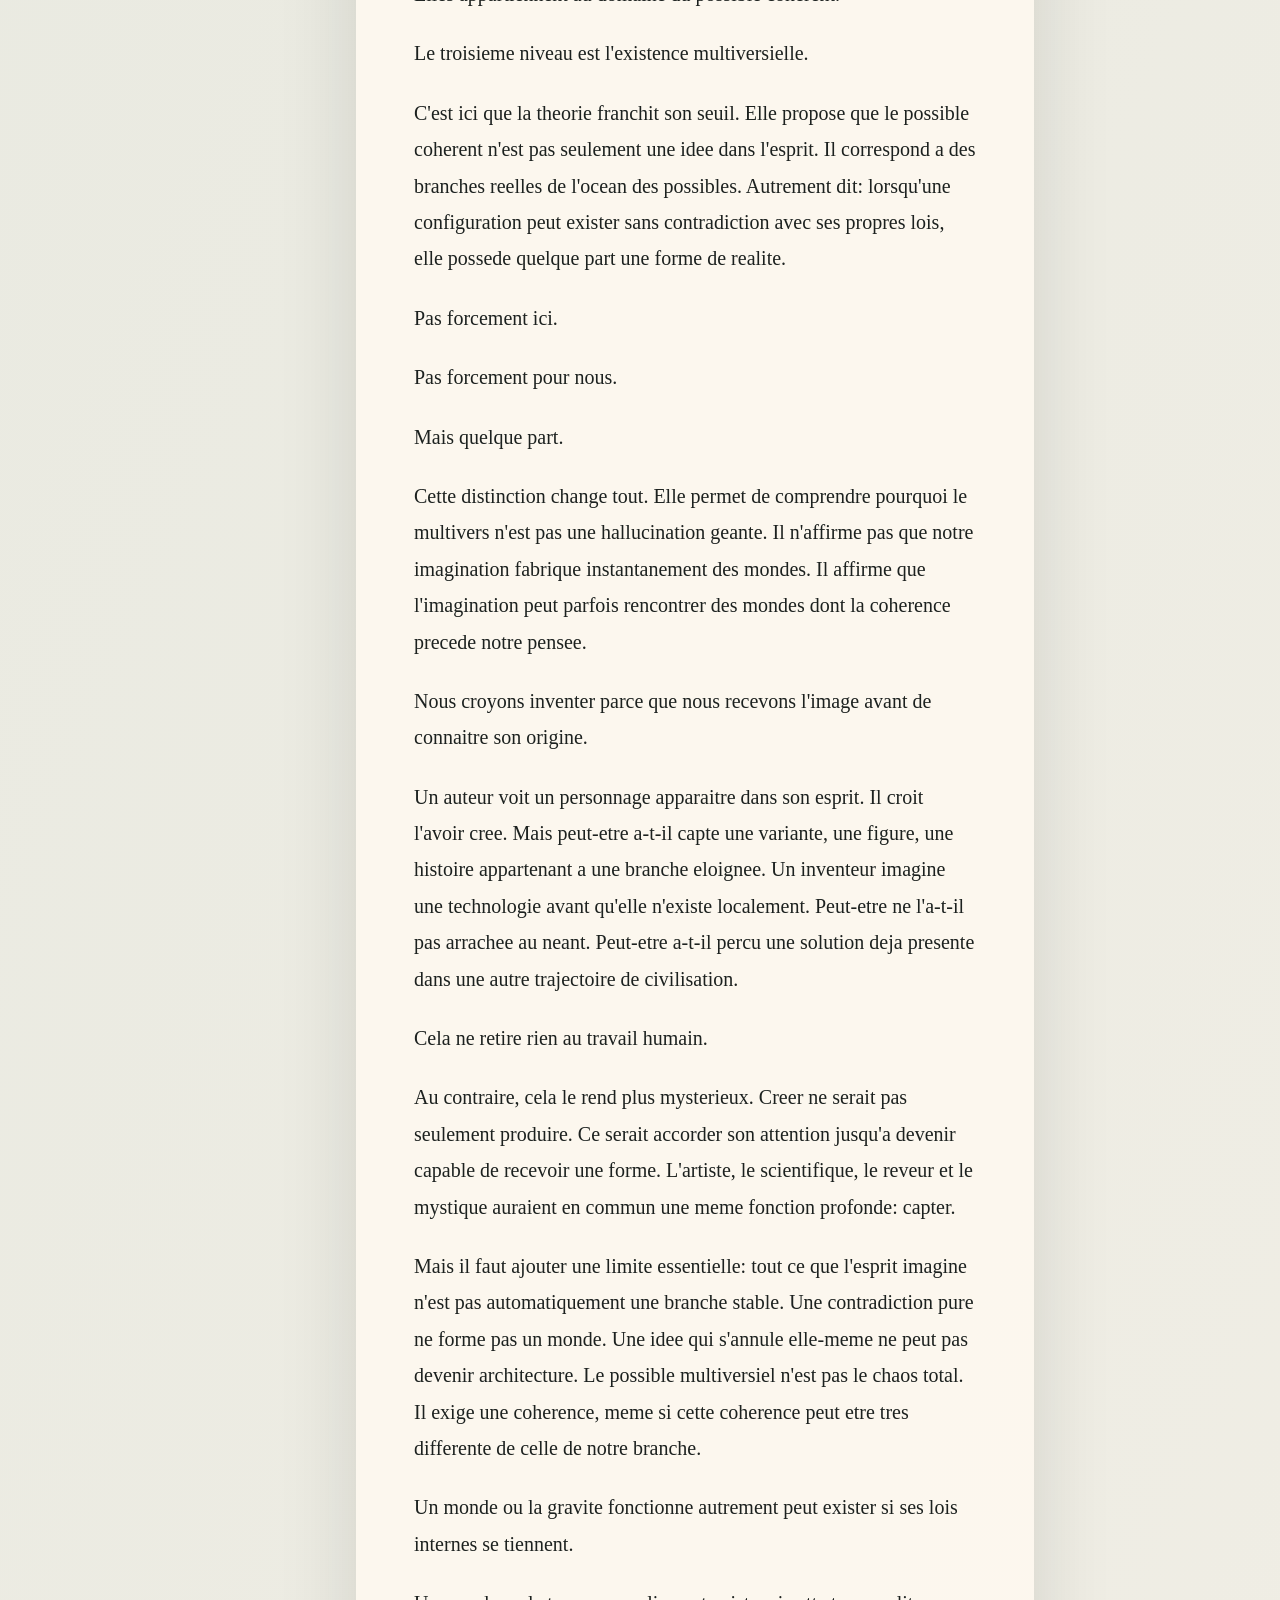
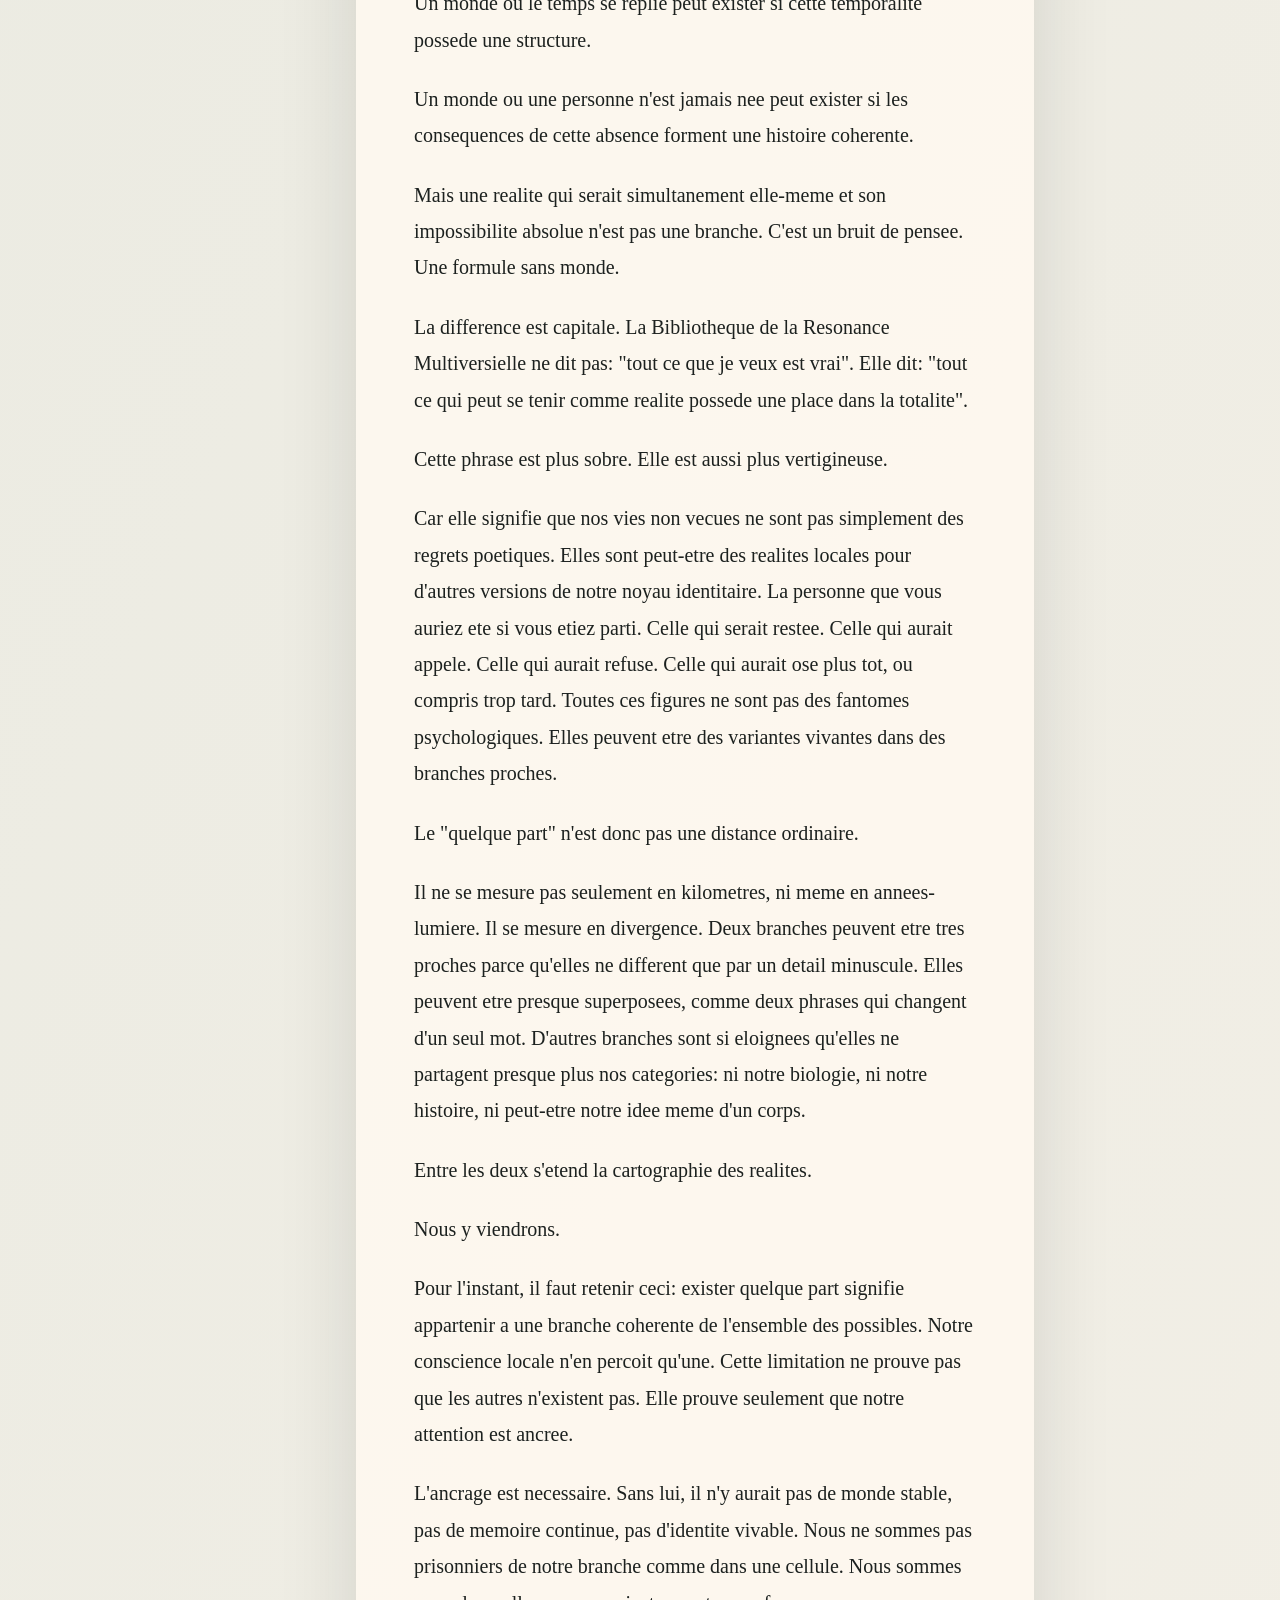
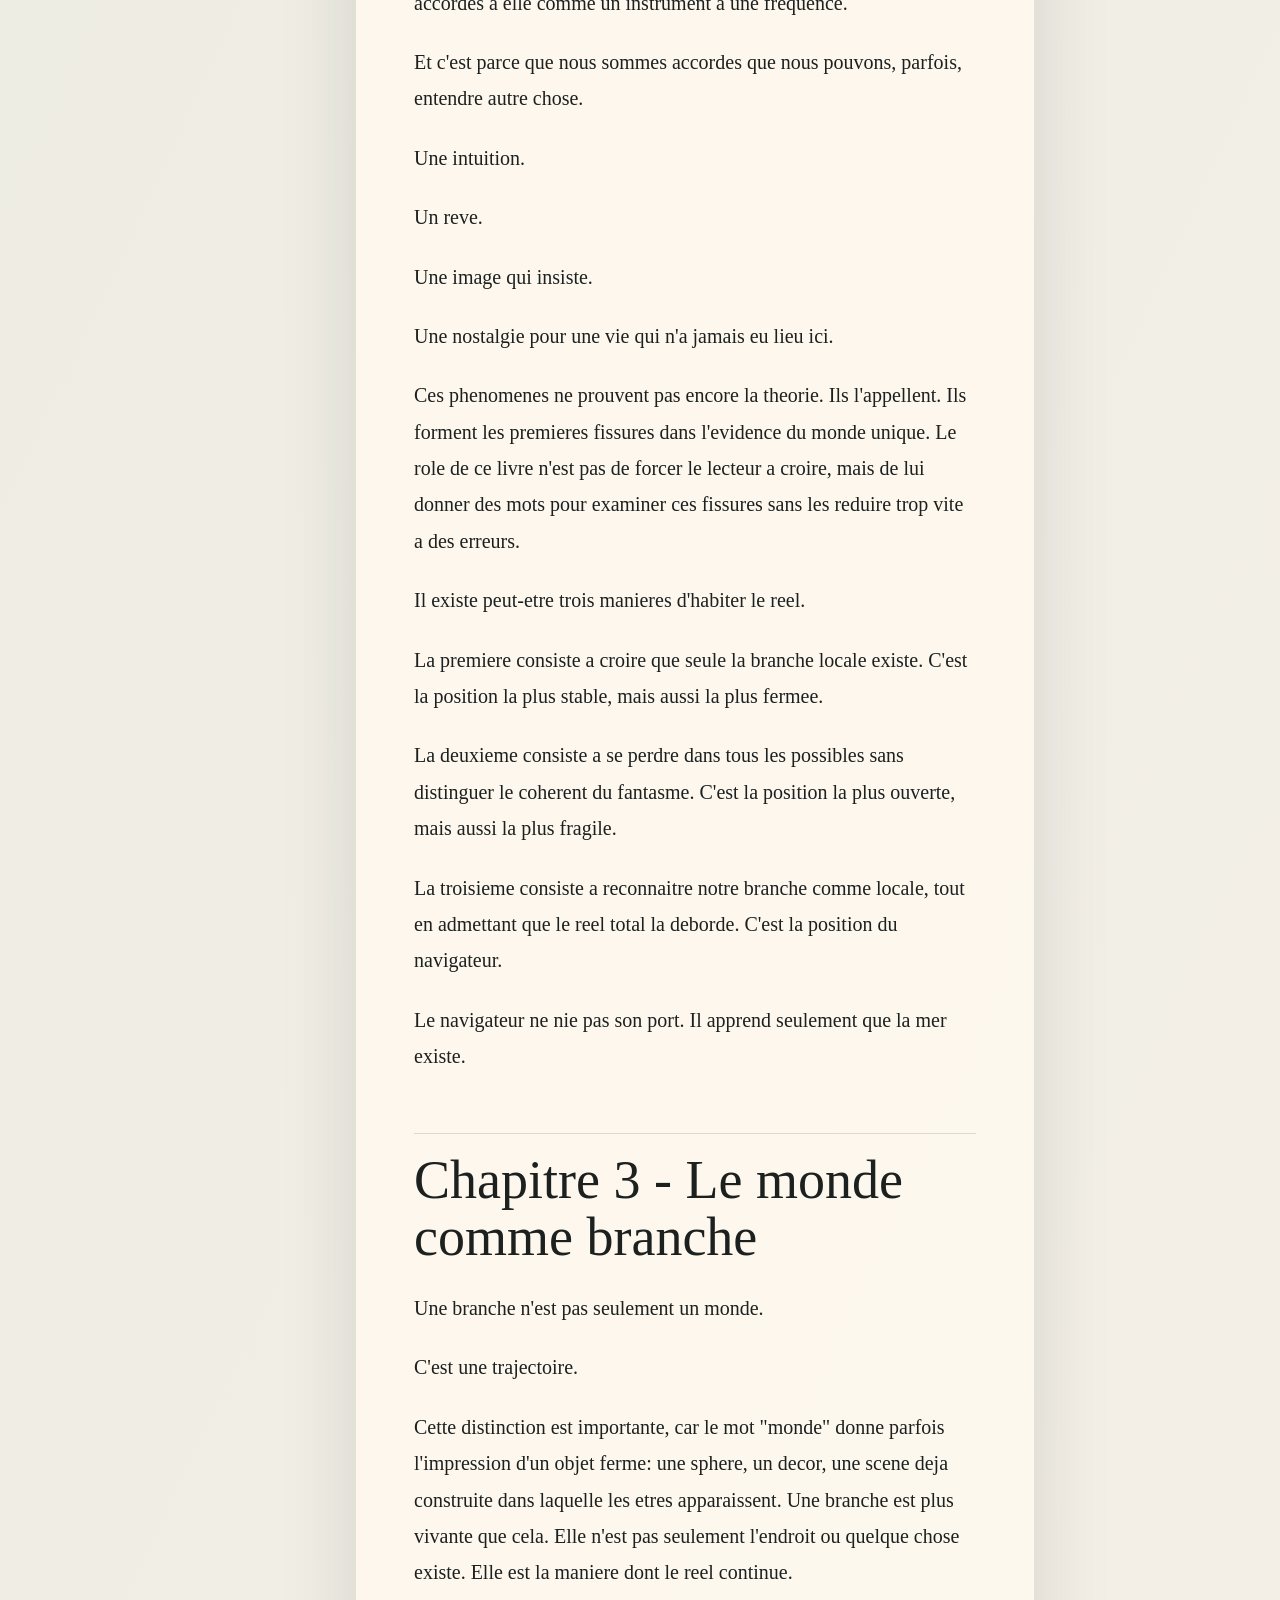
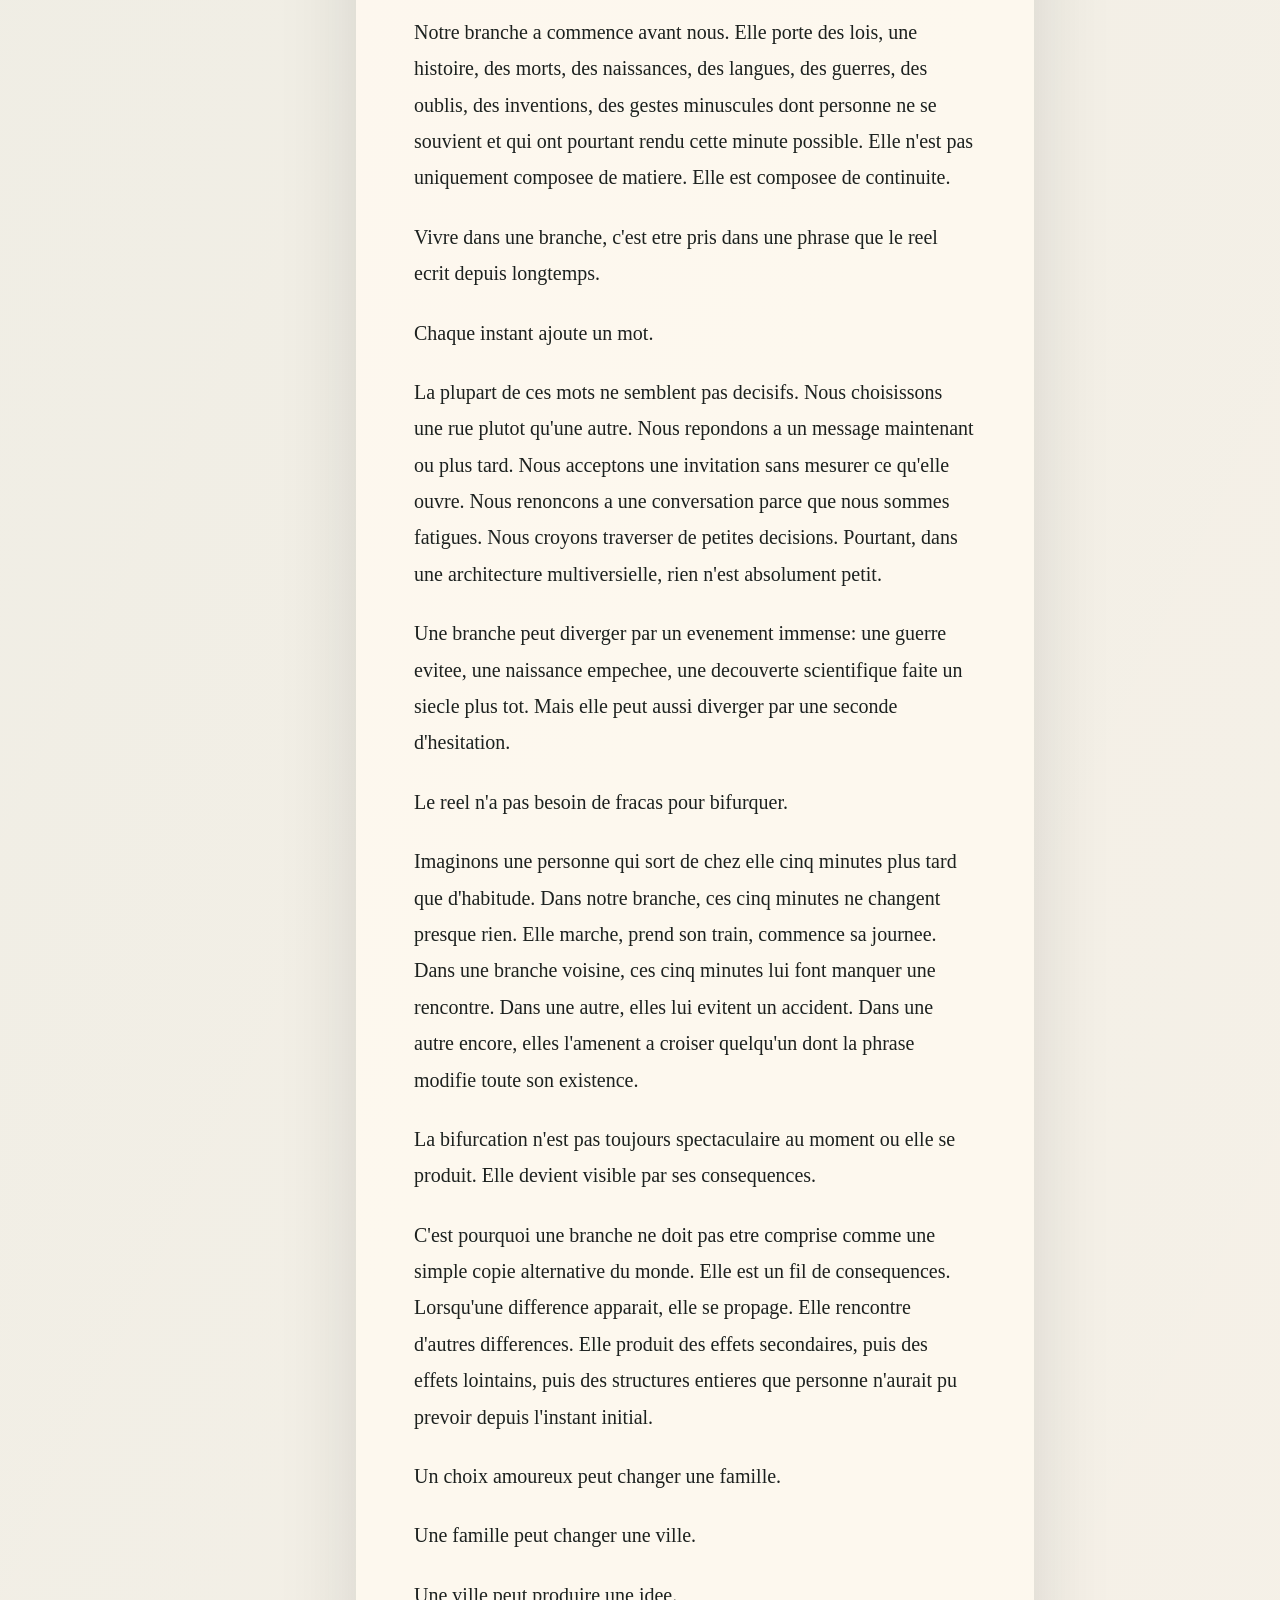
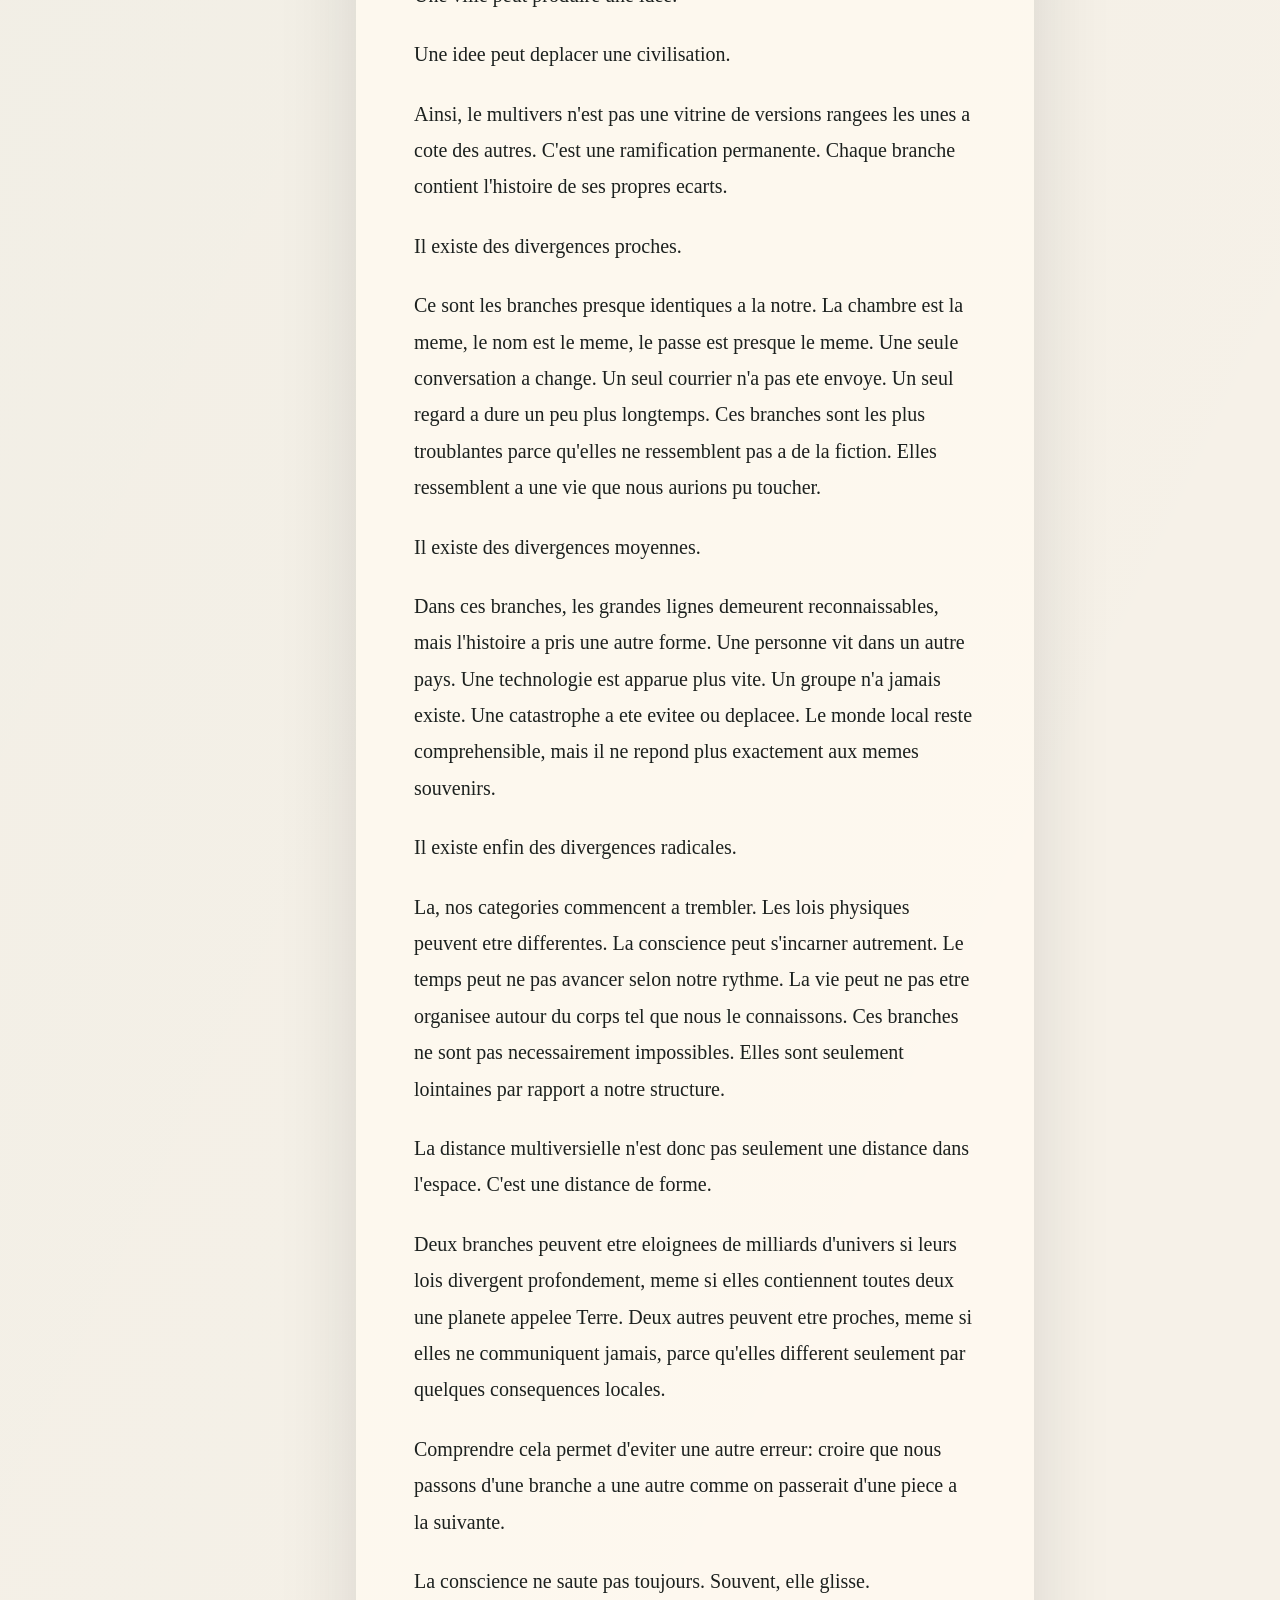
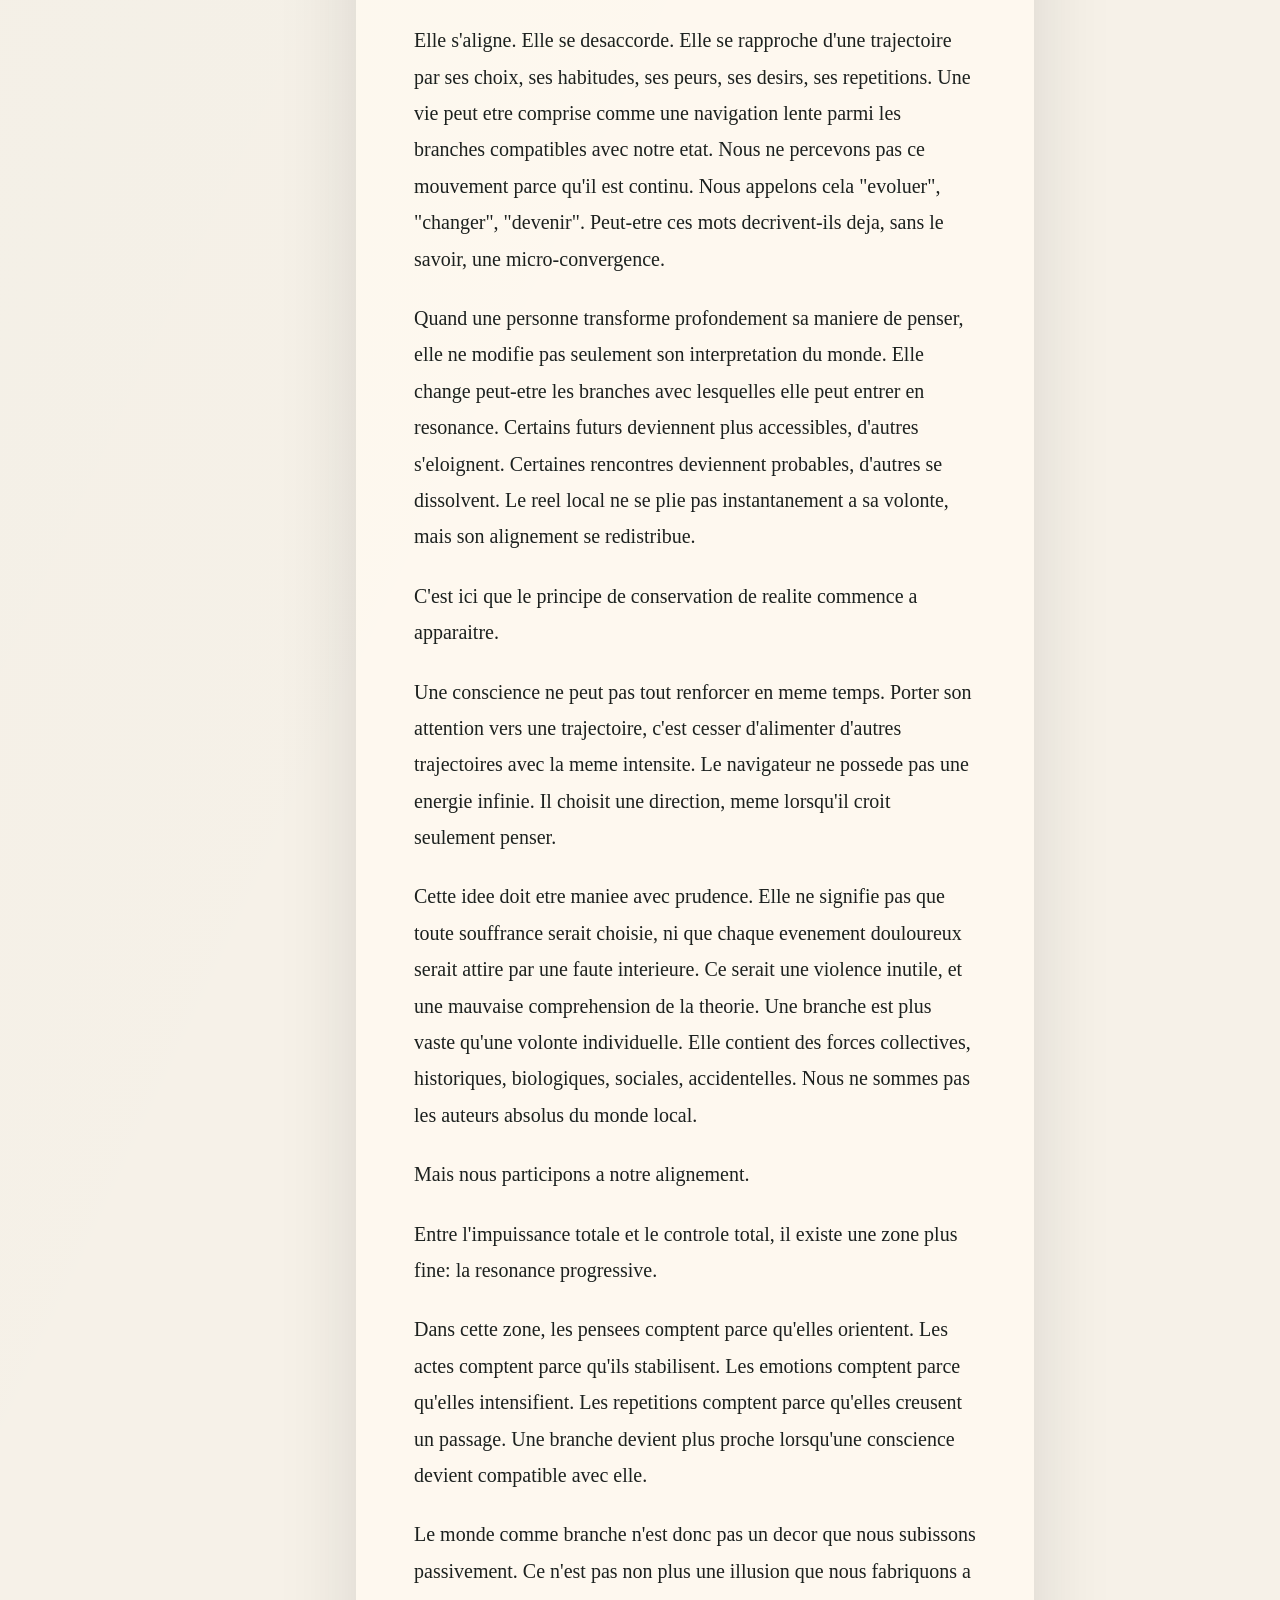
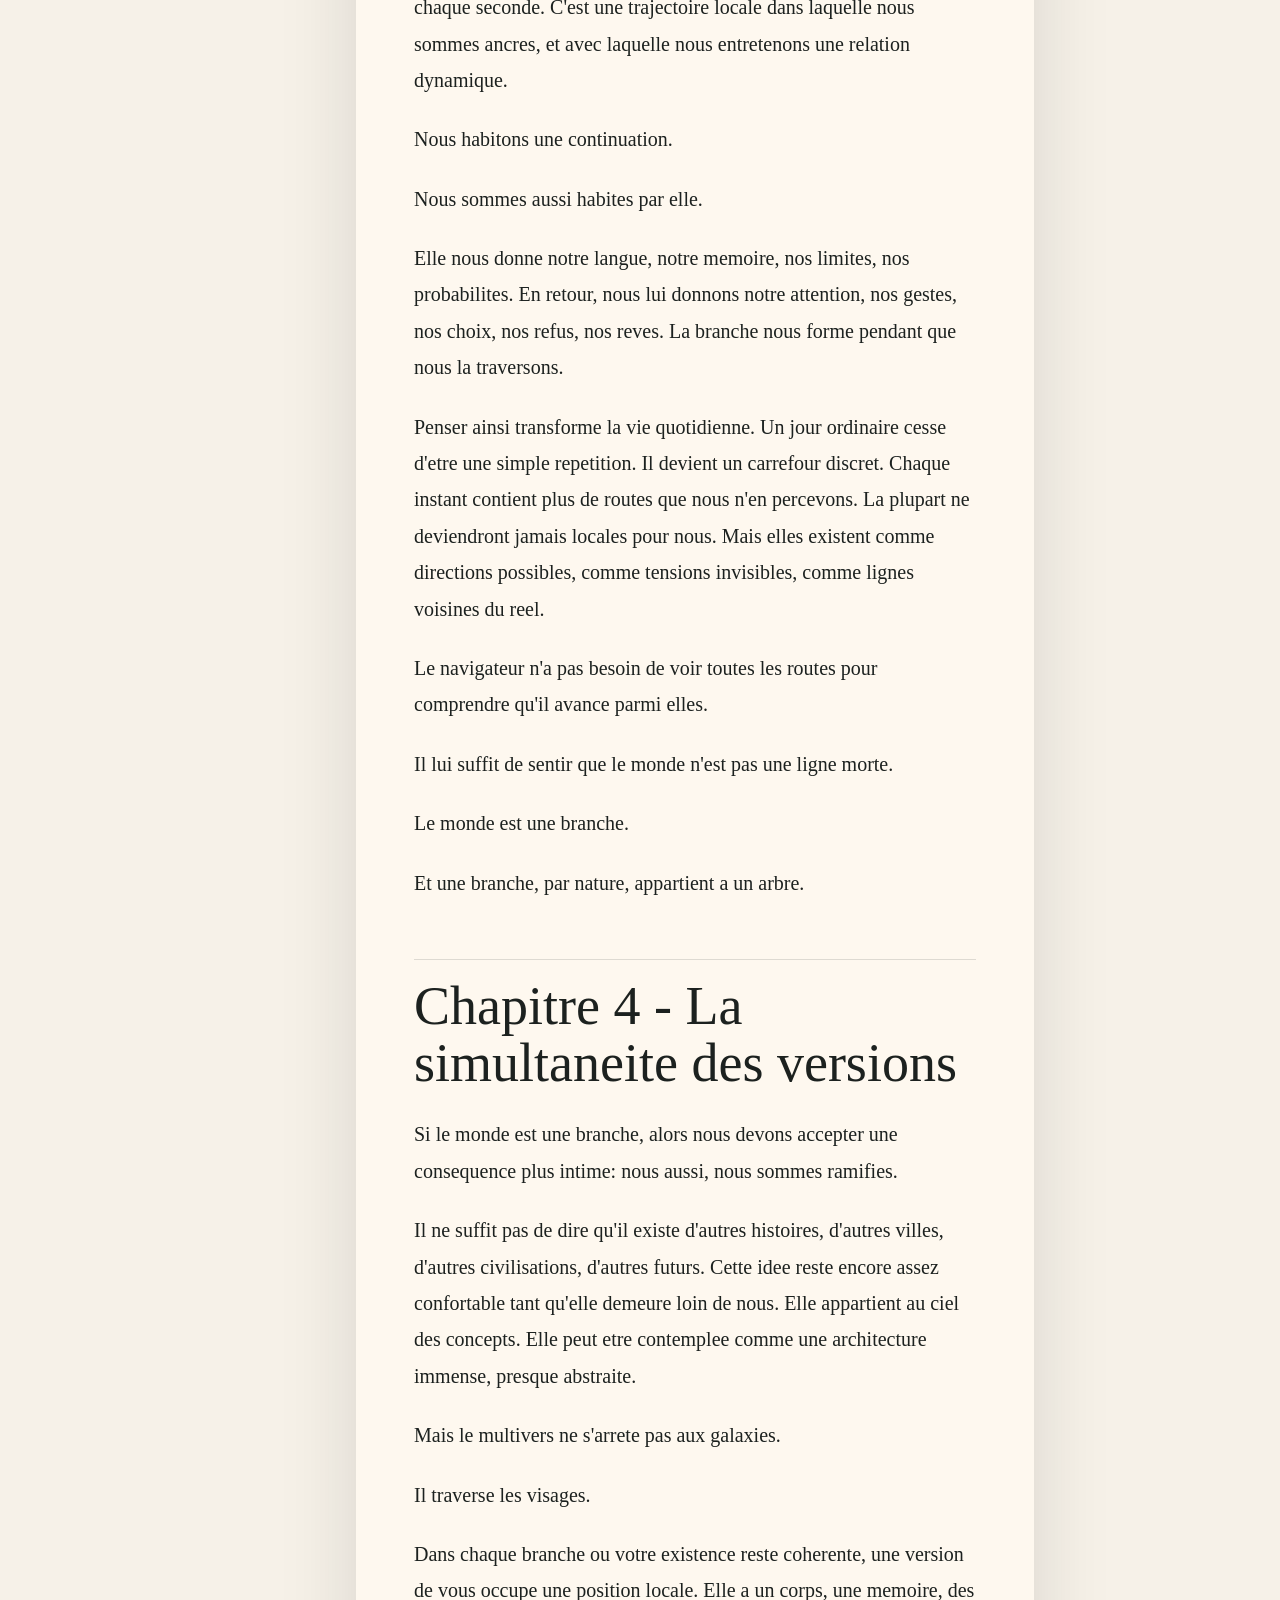
==== commit 73916558: "Refresh reader cache busting" ====
--- a/12_READER_SITE/index.html
+++ b/12_READER_SITE/index.html
@@ -4,8 +4,10 @@
     <meta charset="utf-8" />
     <meta name="viewport" content="width=device-width, initial-scale=1" />
     <meta name="description" content="Lecteur web de la Bibliotheque de la Resonance Multiversielle." />
+    <meta http-equiv="cache-control" content="no-cache" />
+    <meta http-equiv="pragma" content="no-cache" />
     <title>Bibliotheque de la Resonance Multiversielle - Lecteur</title>
-    <link rel="stylesheet" href="styles.css" />
+    <link rel="stylesheet" href="styles.css?v=20260623-398eb85" />
   </head>
   <body>
     <div class="site-shell">
@@ -98,6 +100,6 @@
       </aside>
     </div>
 
-    <script src="app.js"></script>
+    <script src="app.js?v=20260623-398eb85"></script>
   </body>
 </html>
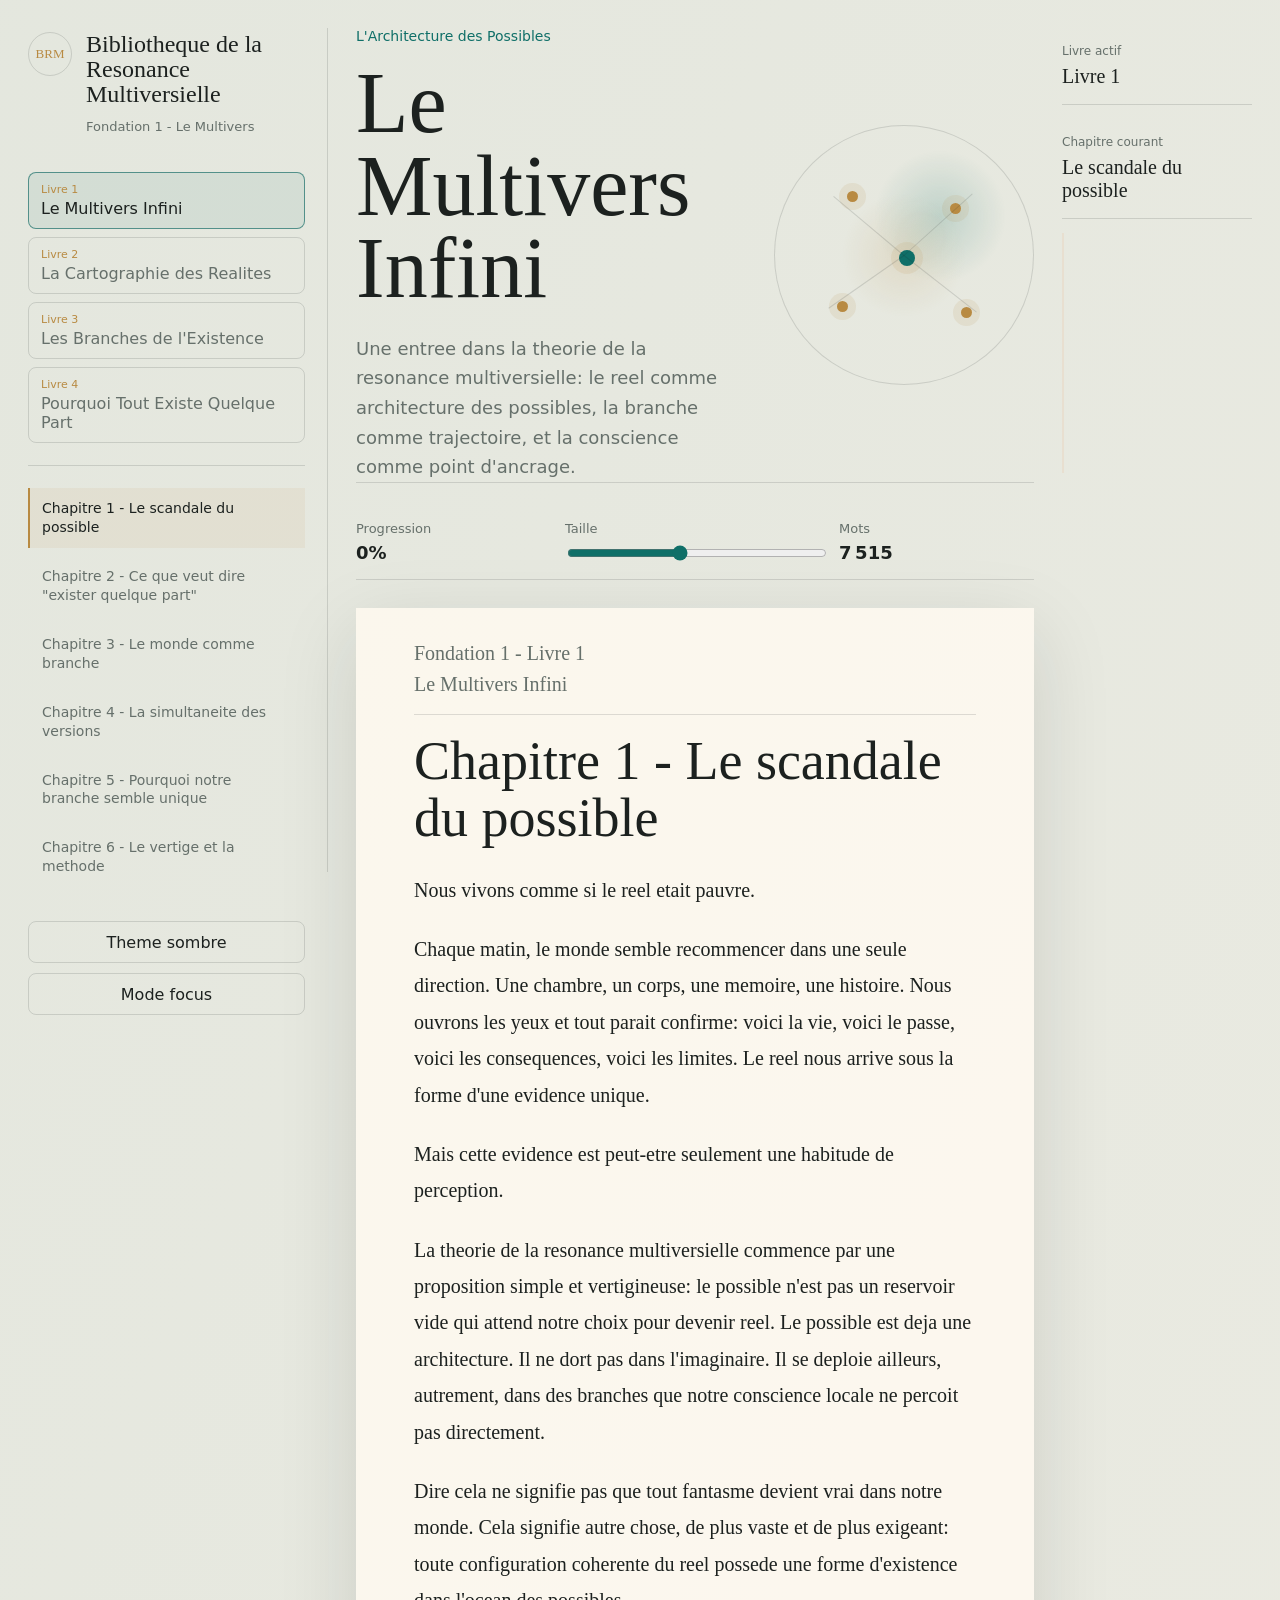
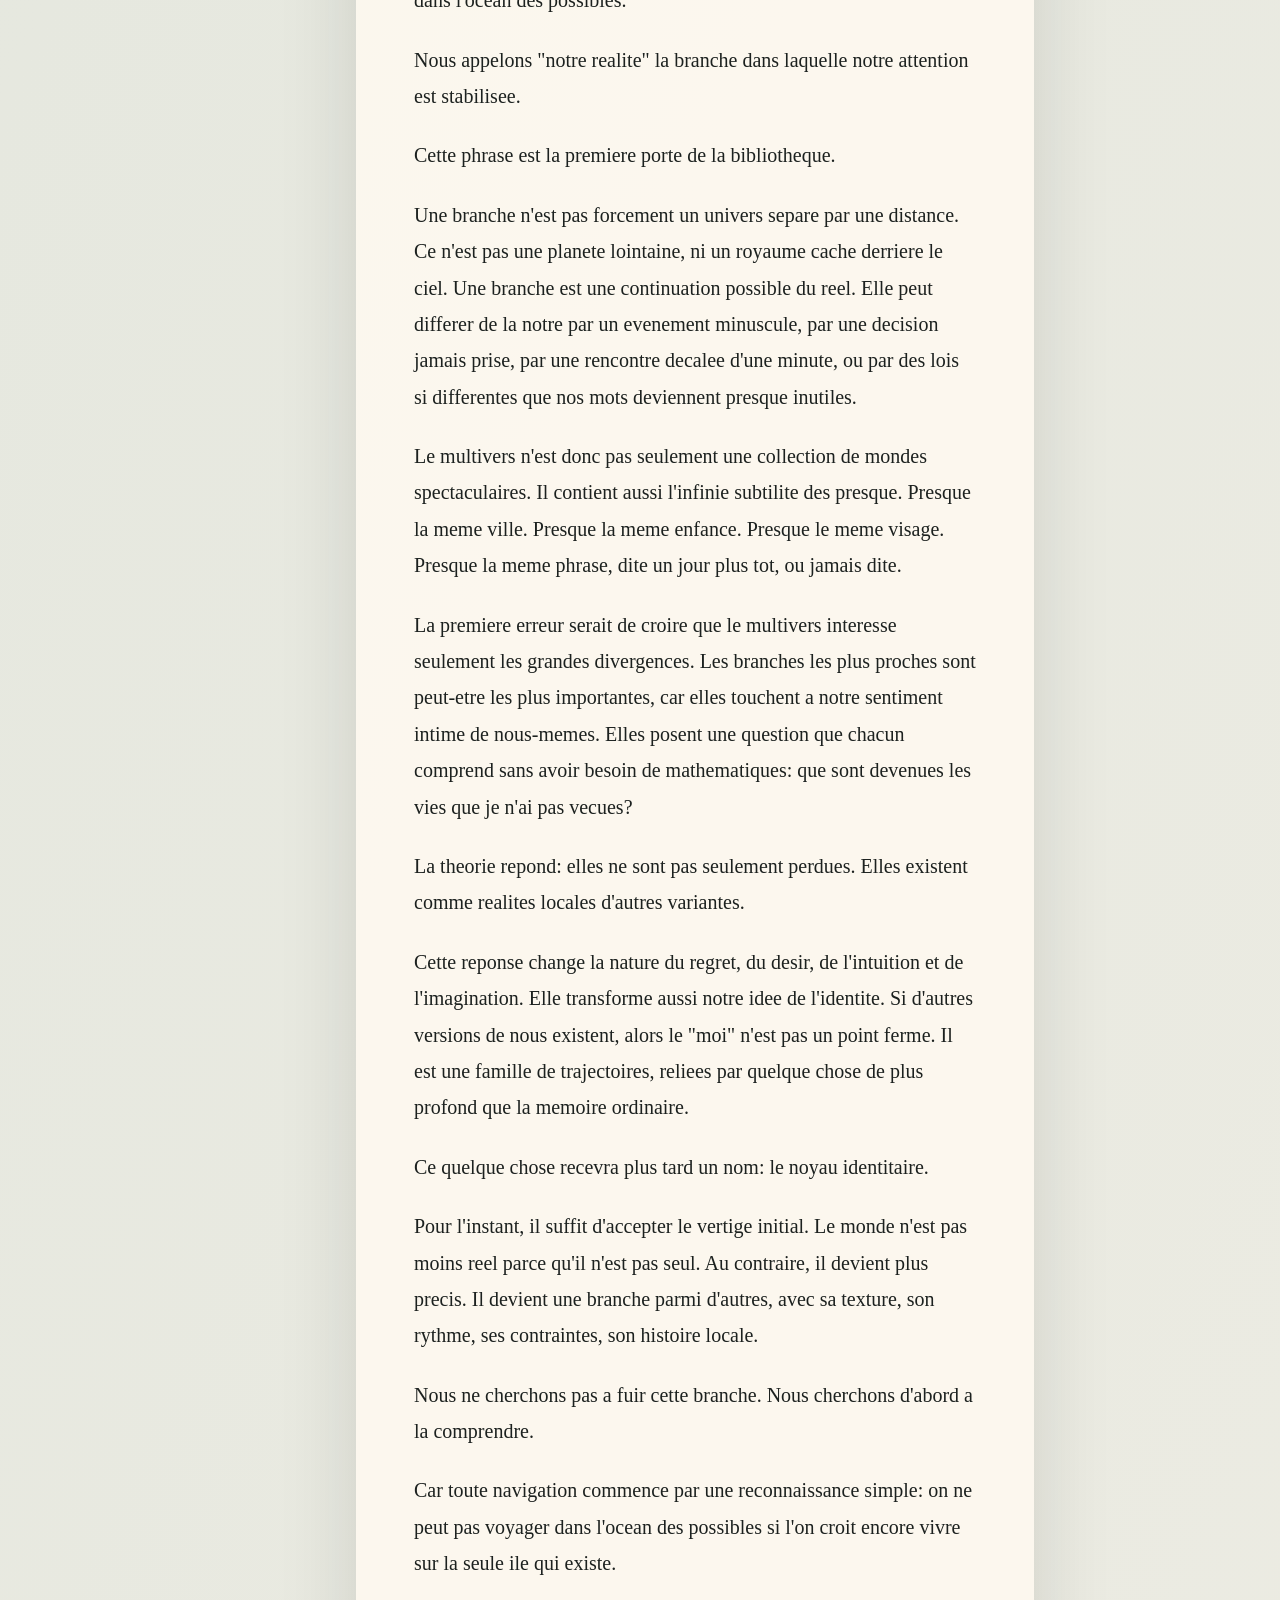
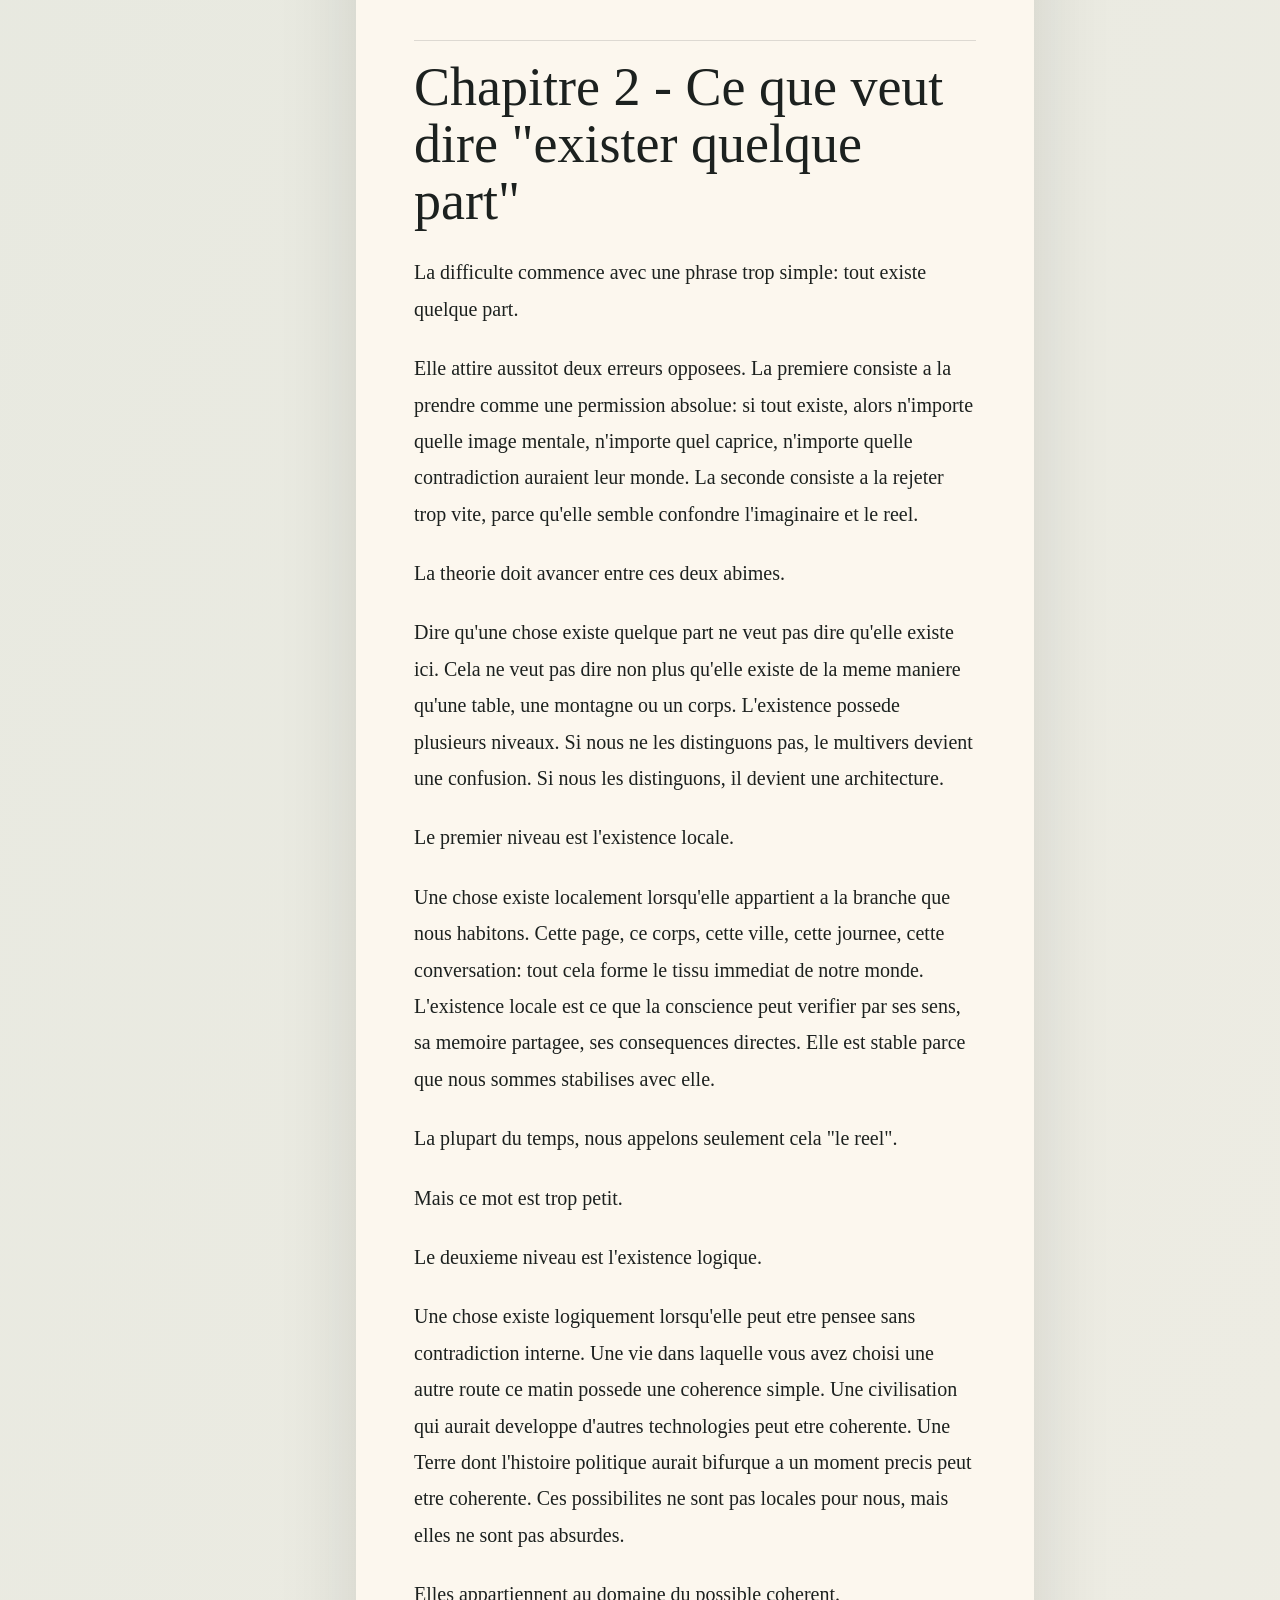
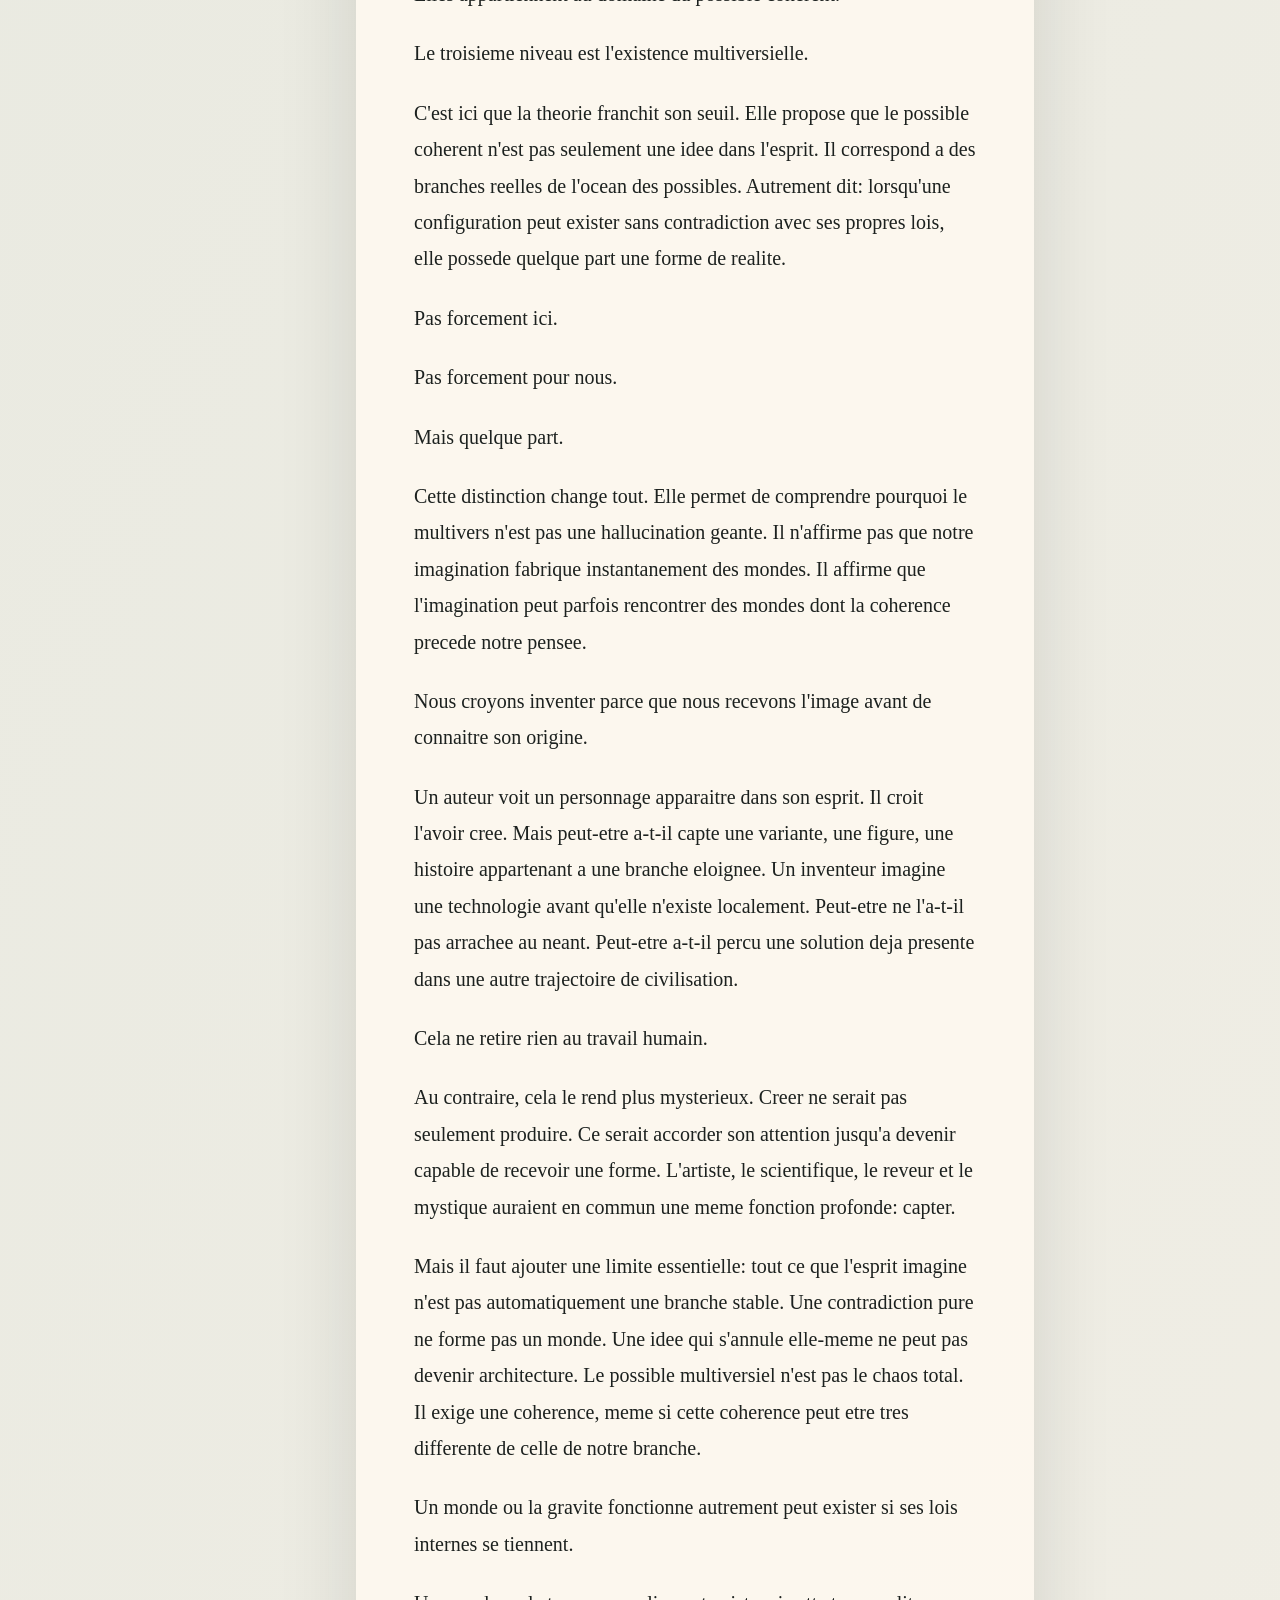
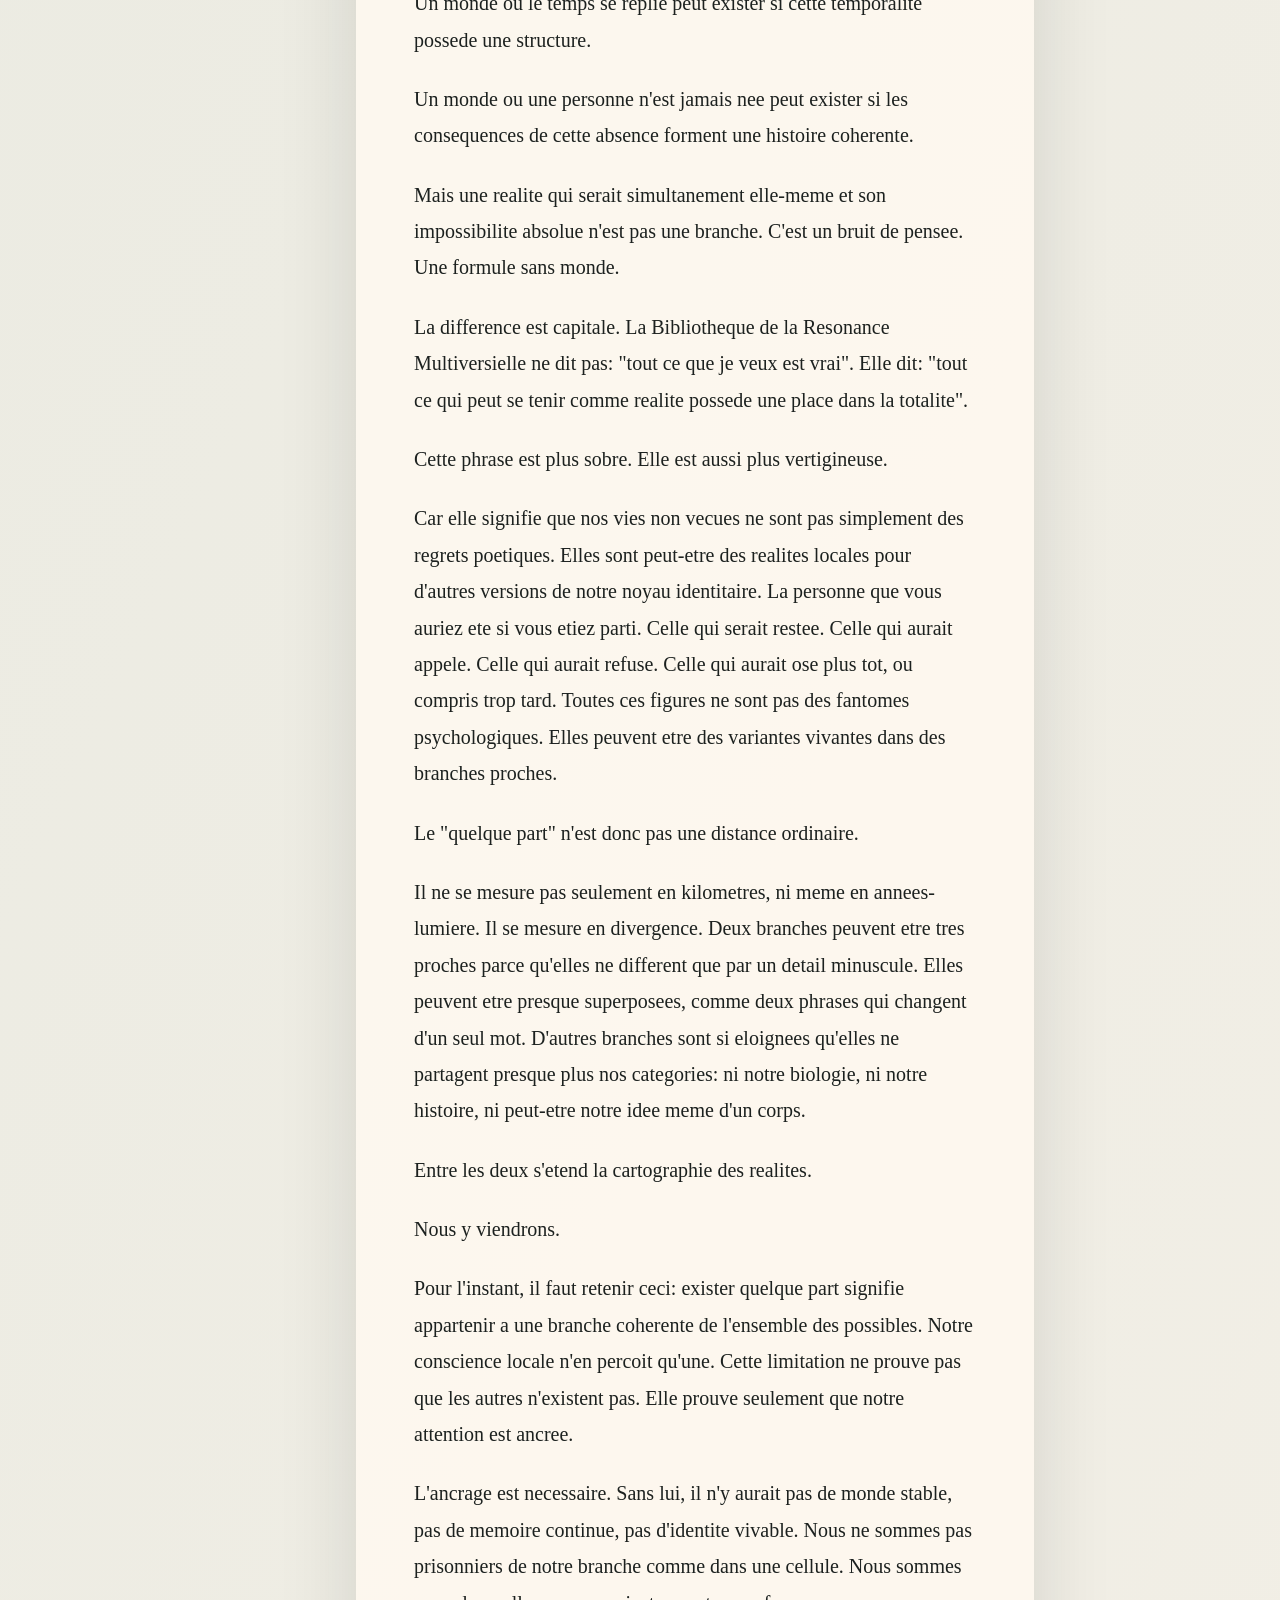
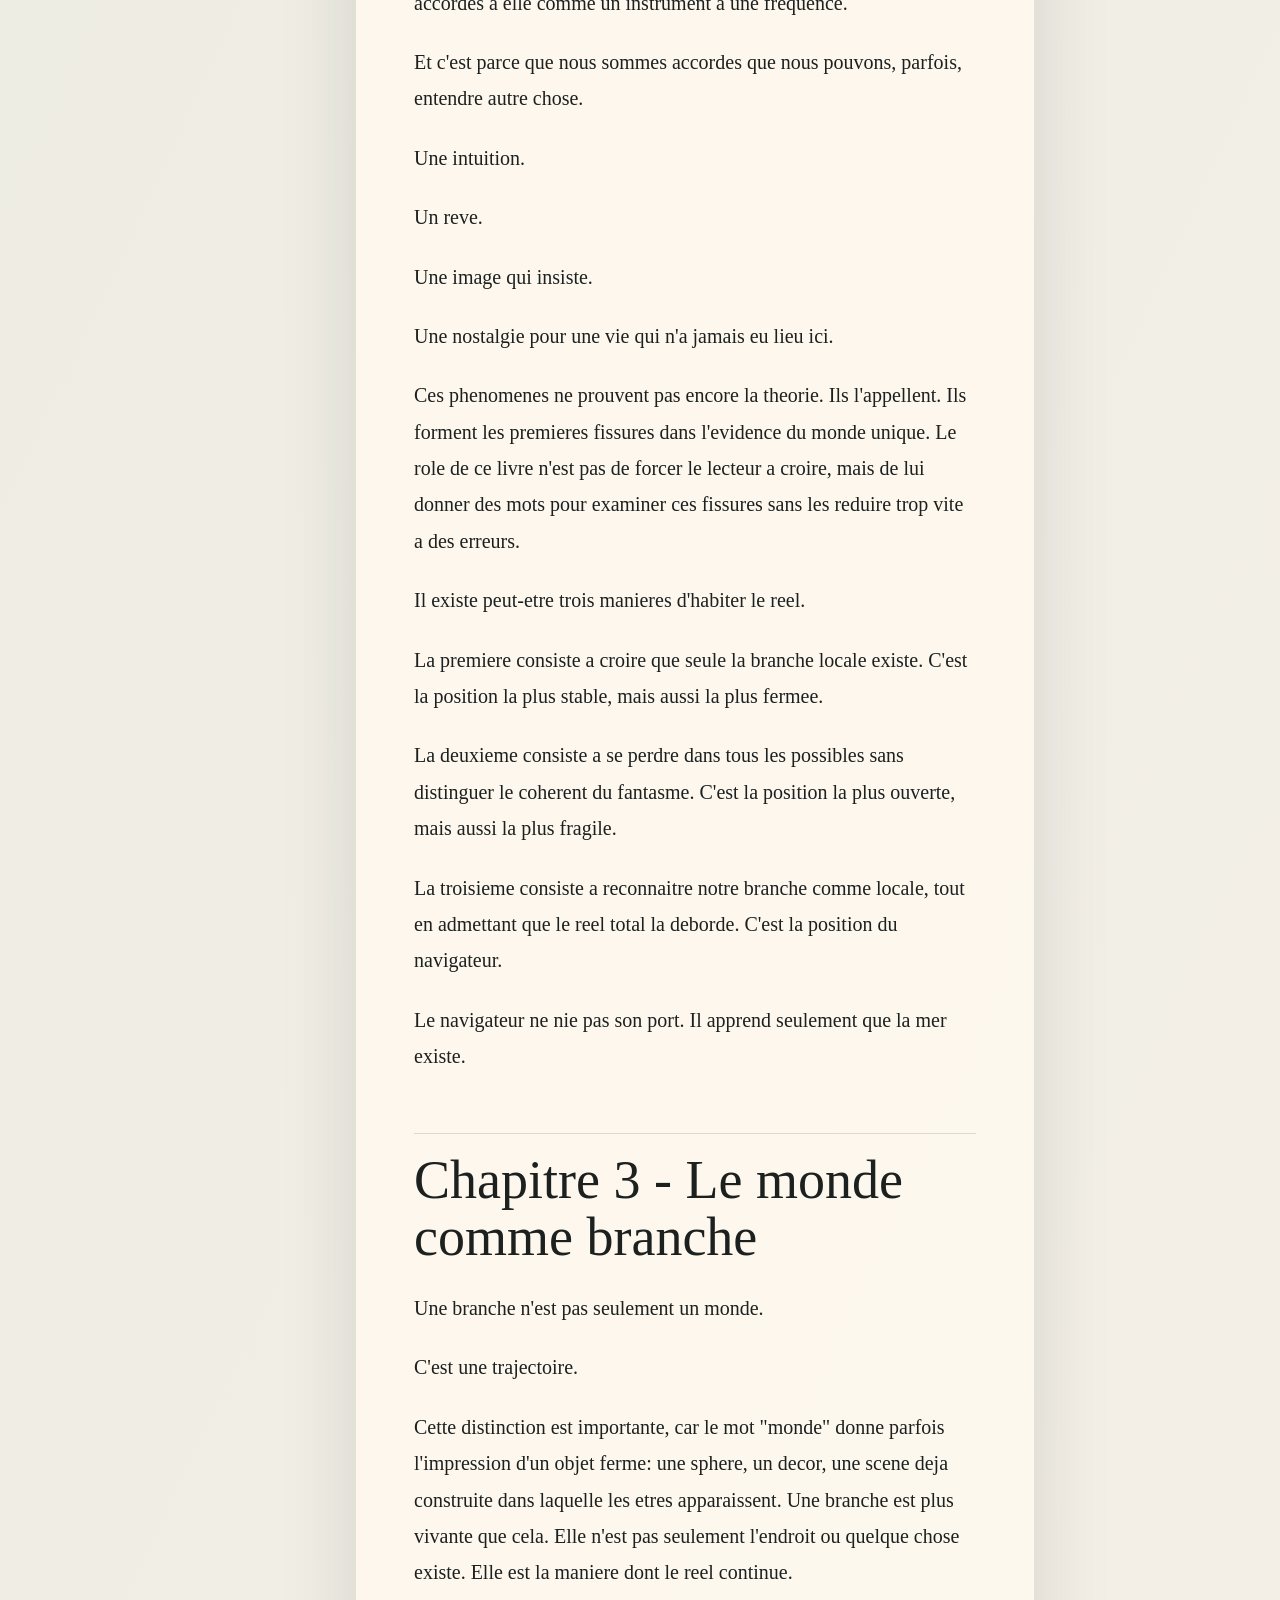
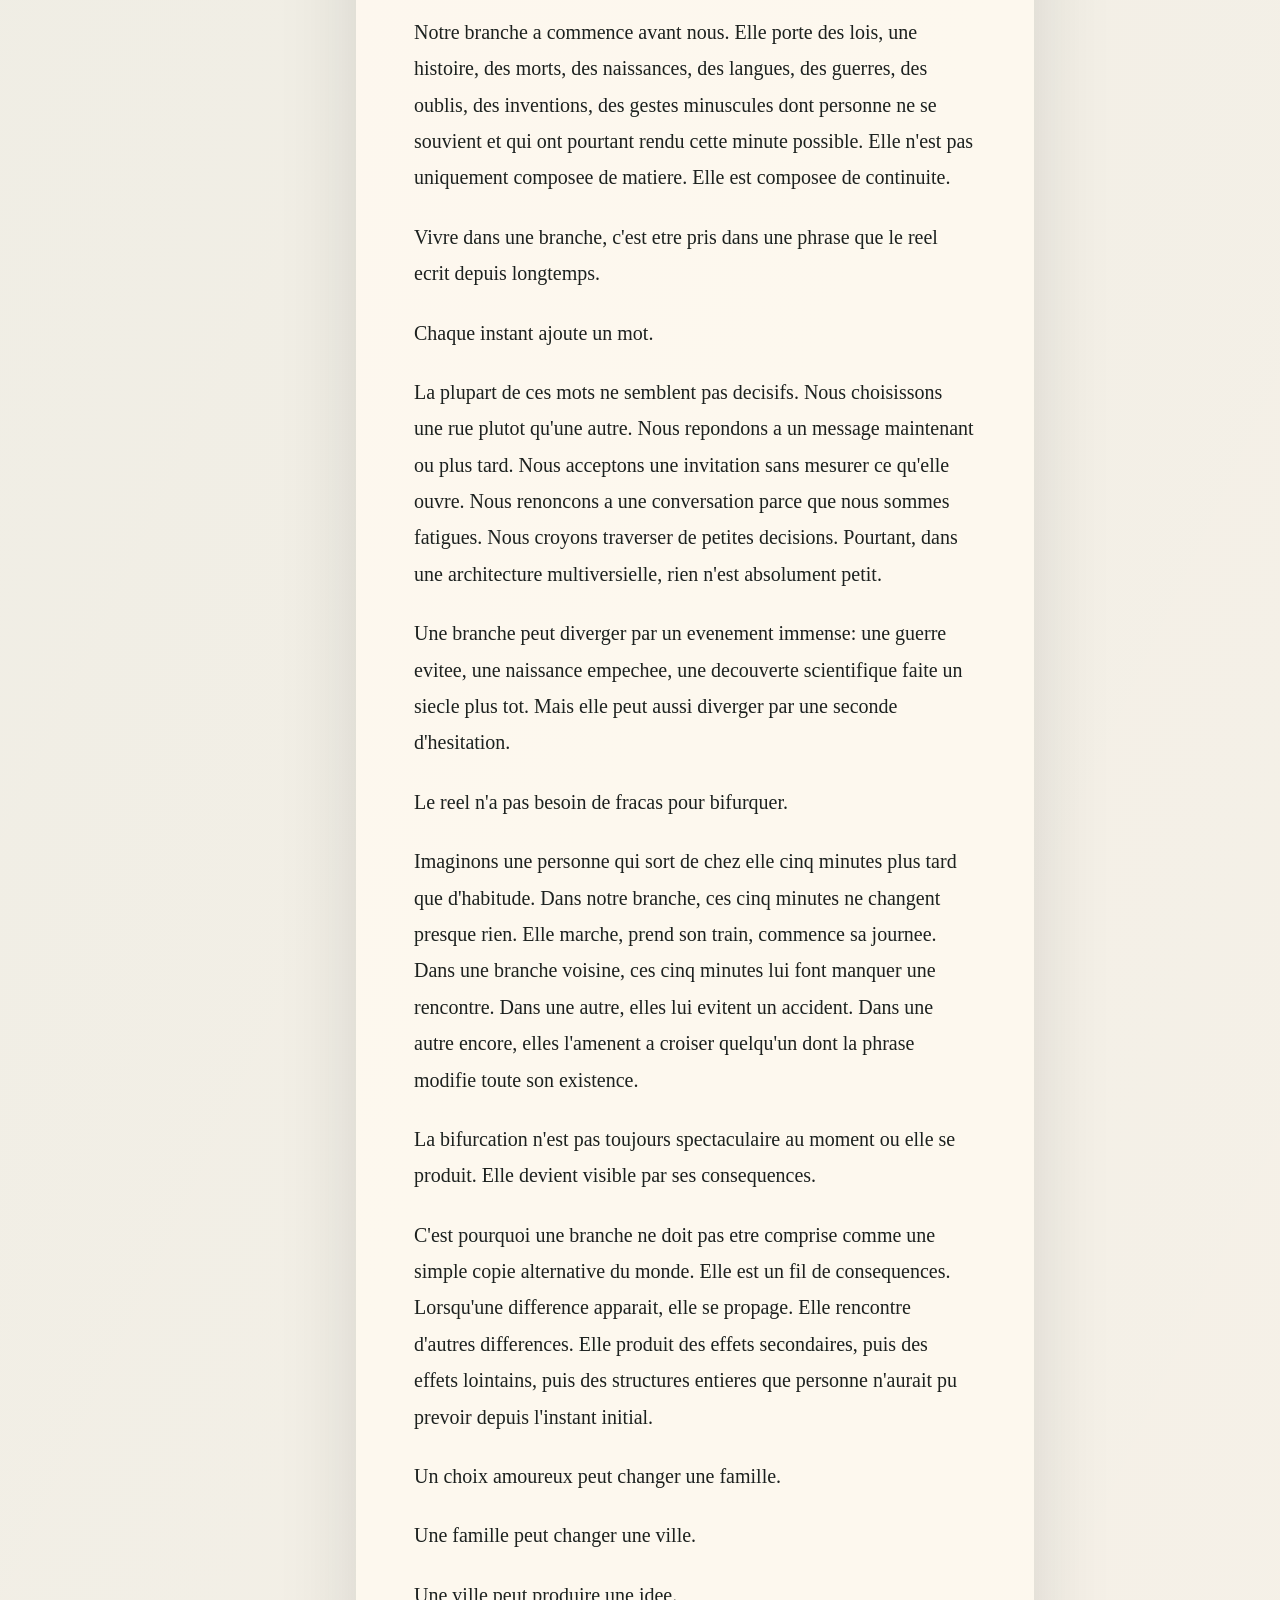
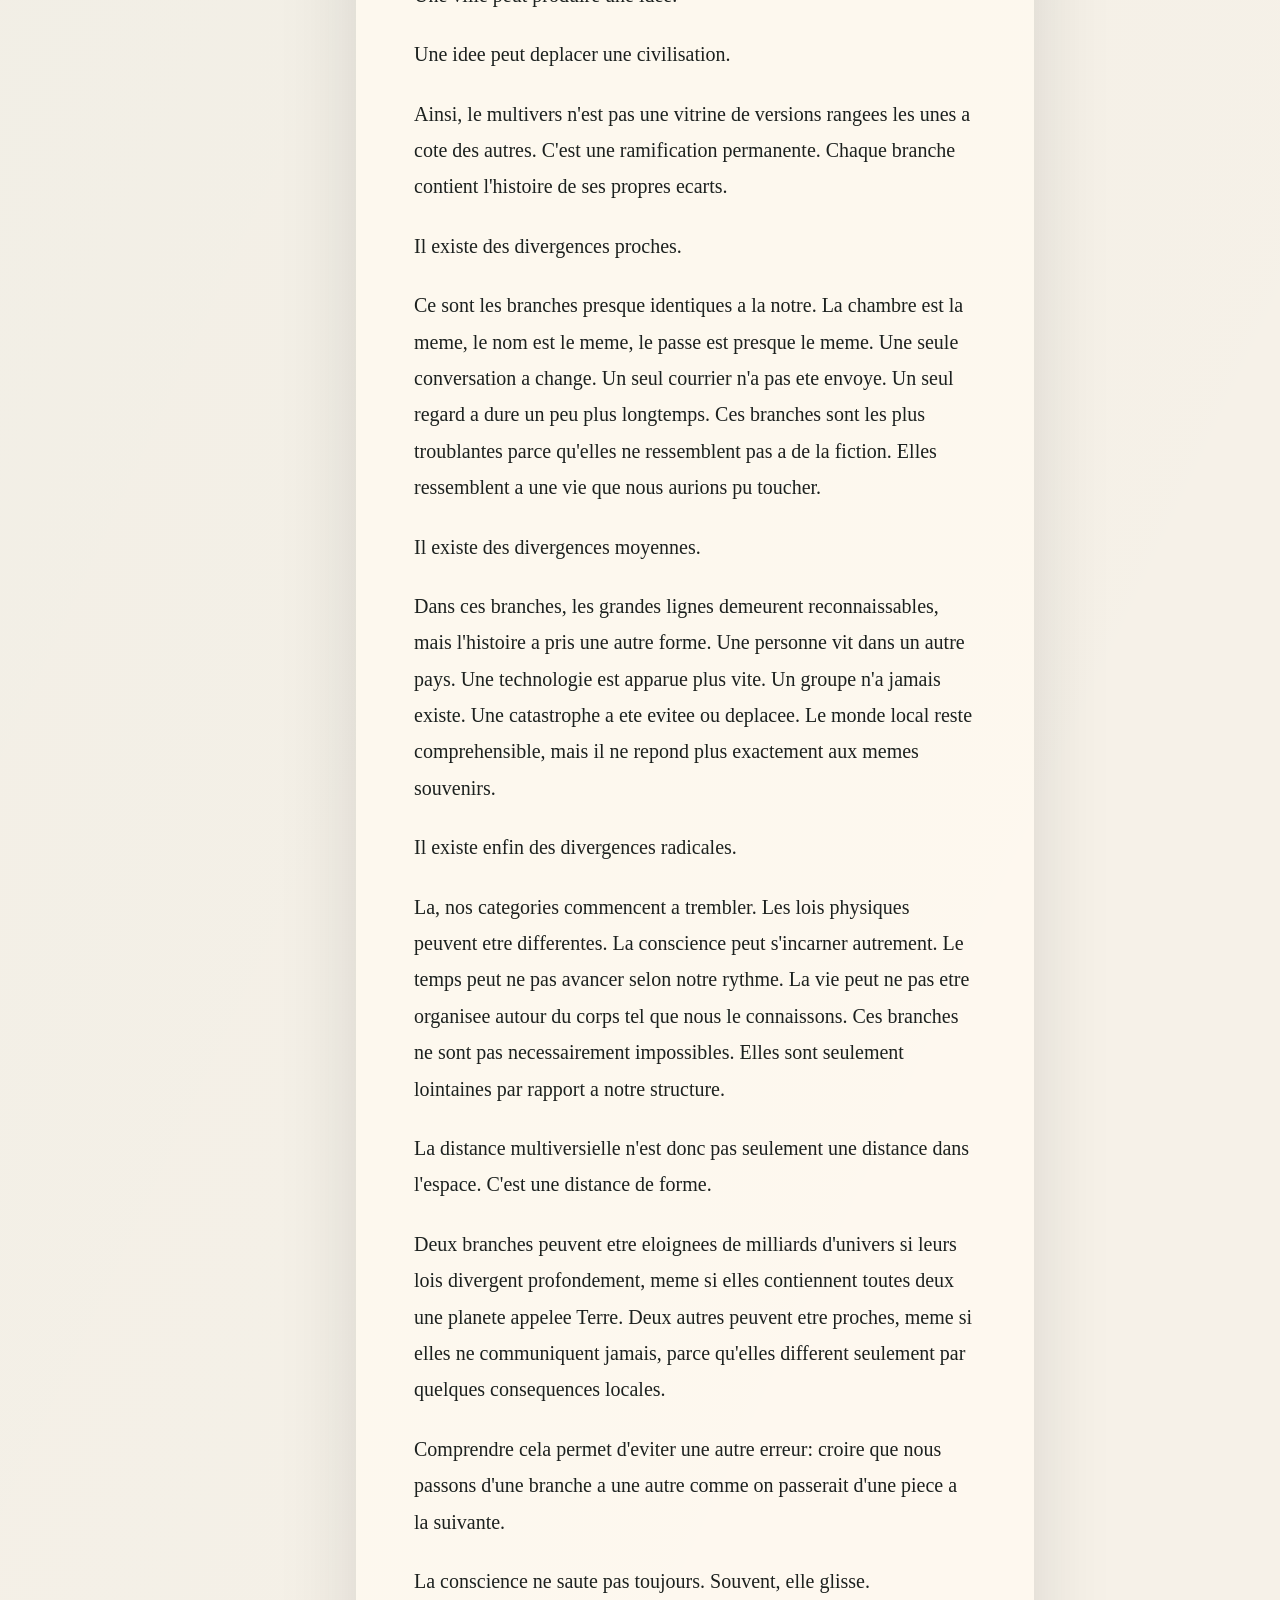
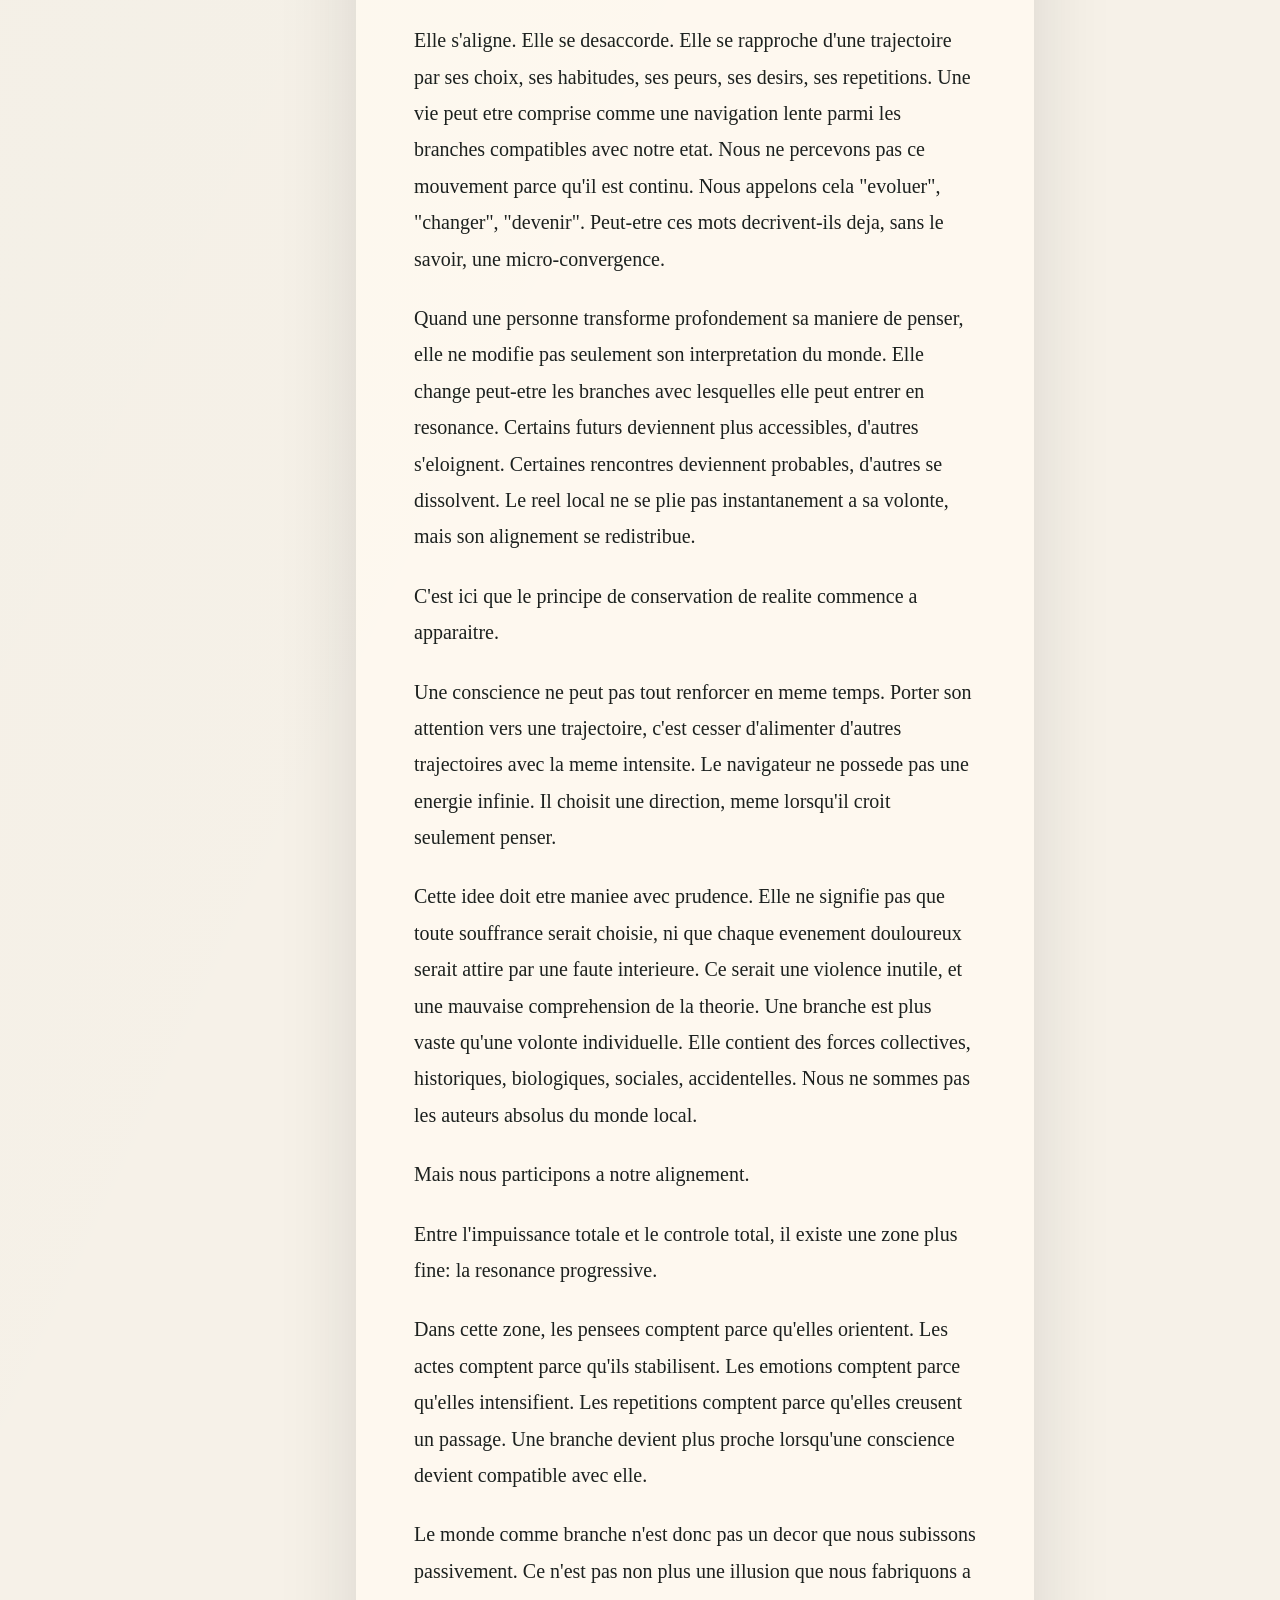
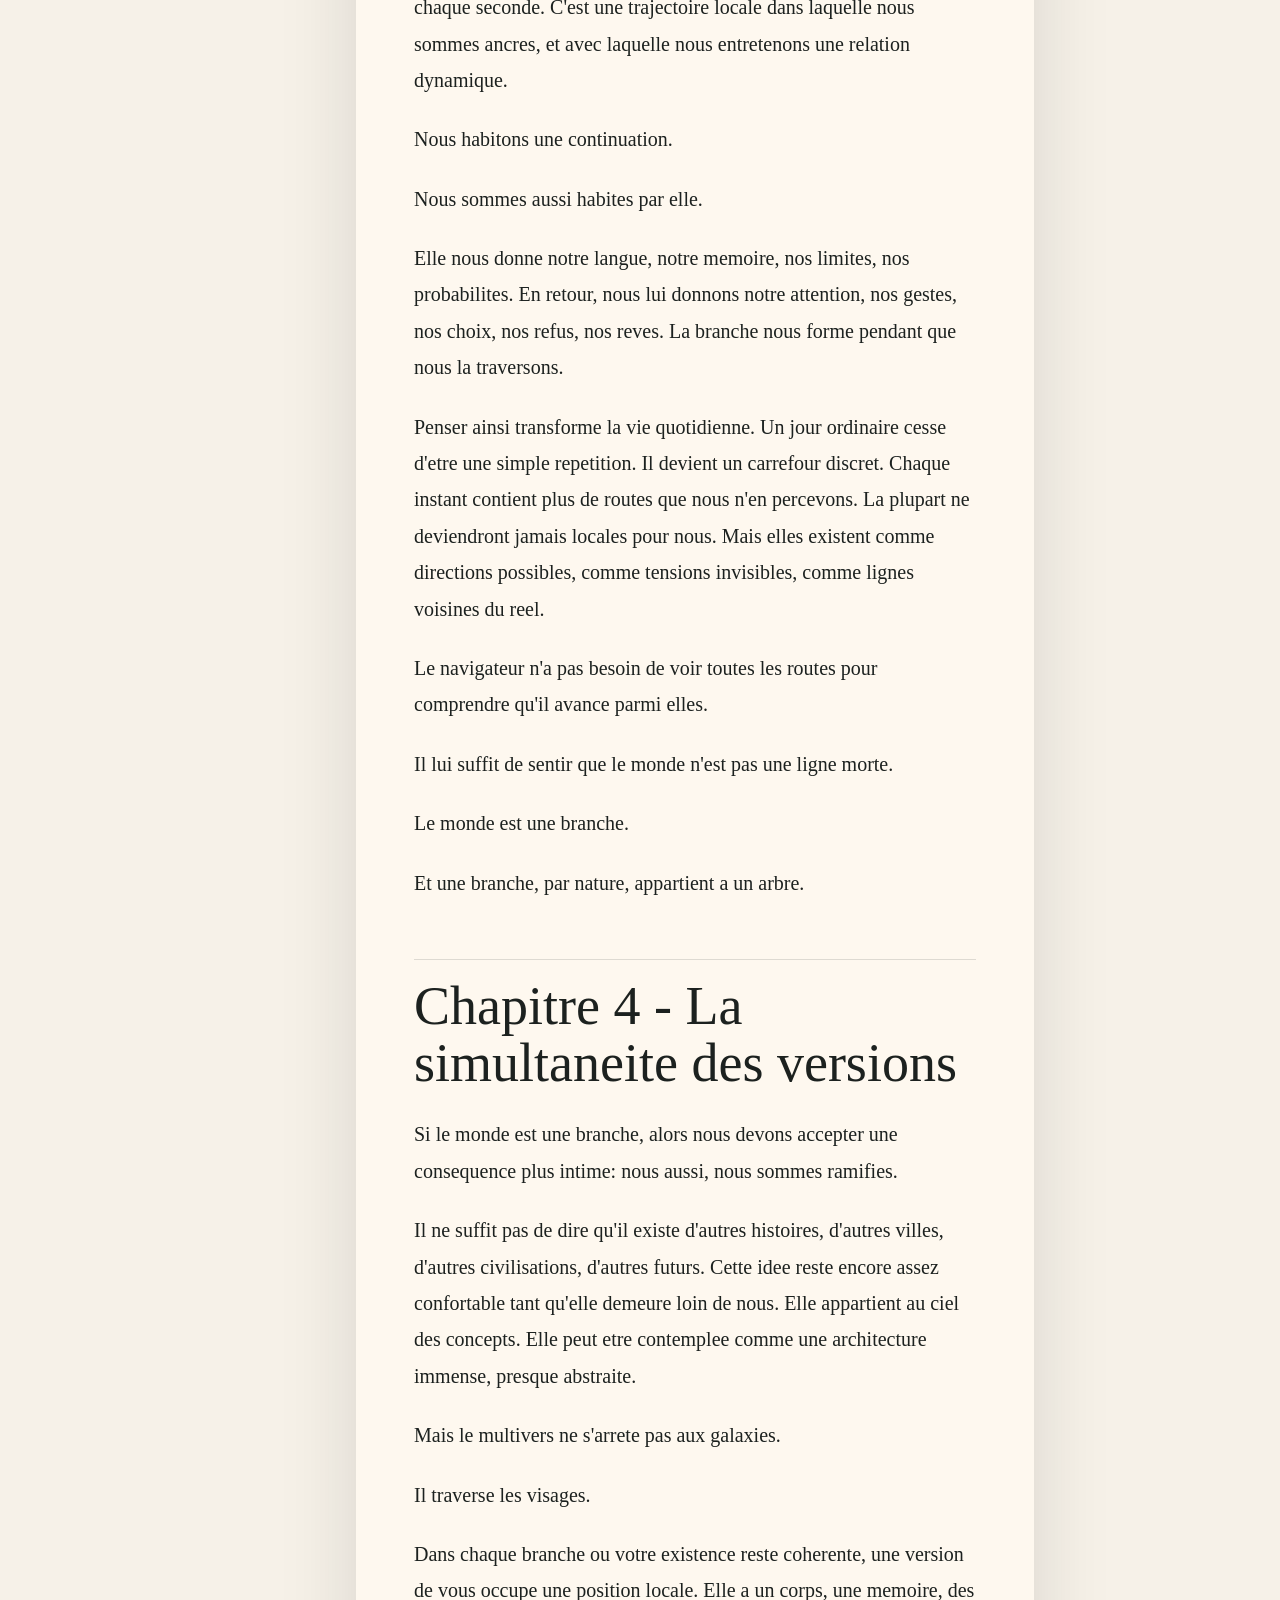
==== commit bf009f1d: "Start Tome IV draft" ====
--- a/12_READER_SITE/index.html
+++ b/12_READER_SITE/index.html
@@ -7,7 +7,7 @@
     <meta http-equiv="cache-control" content="no-cache" />
     <meta http-equiv="pragma" content="no-cache" />
     <title>Bibliotheque de la Resonance Multiversielle - Lecteur</title>
-    <link rel="stylesheet" href="styles.css?v=20260623-398eb85" />
+    <link rel="stylesheet" href="styles.css?v=20260623-livre4-c1" />
   </head>
   <body>
     <div class="site-shell">
@@ -100,6 +100,6 @@
       </aside>
     </div>
 
-    <script src="app.js?v=20260623-398eb85"></script>
+    <script src="app.js?v=20260623-livre4-c1"></script>
   </body>
 </html>
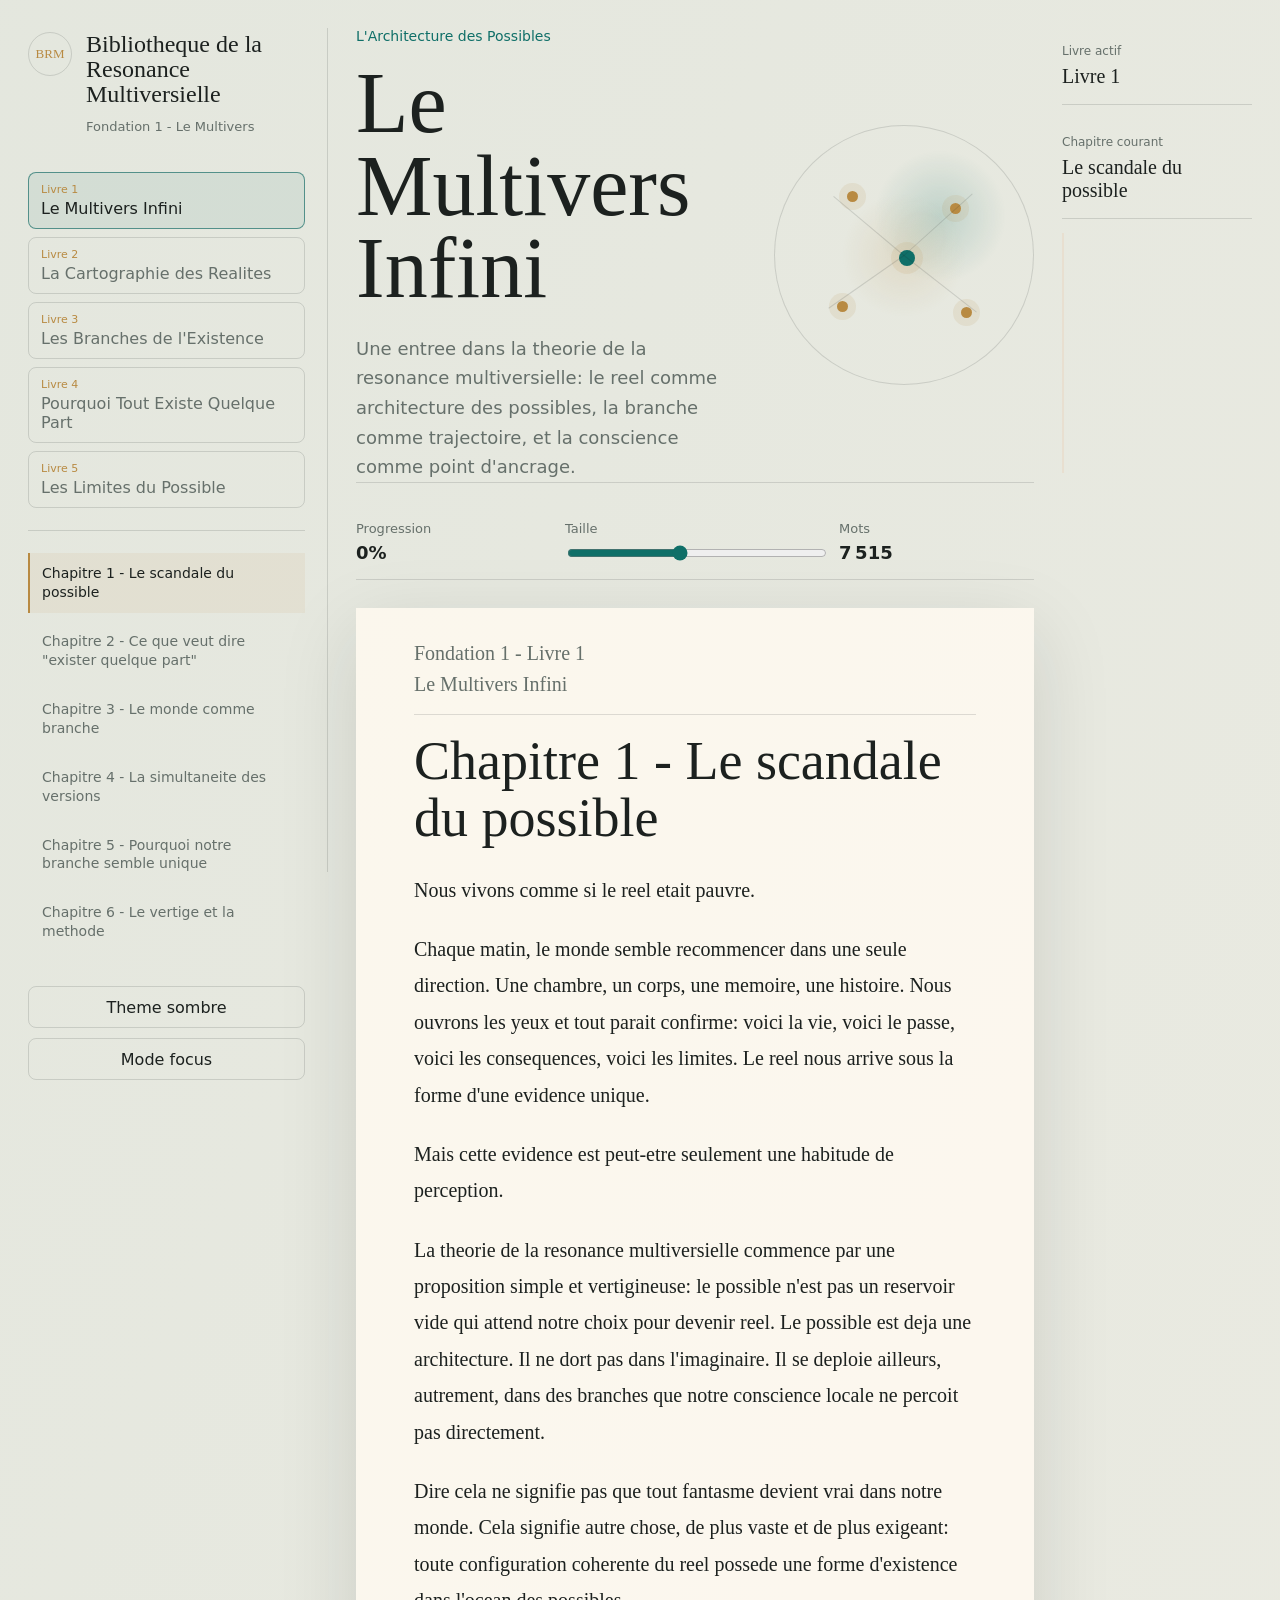
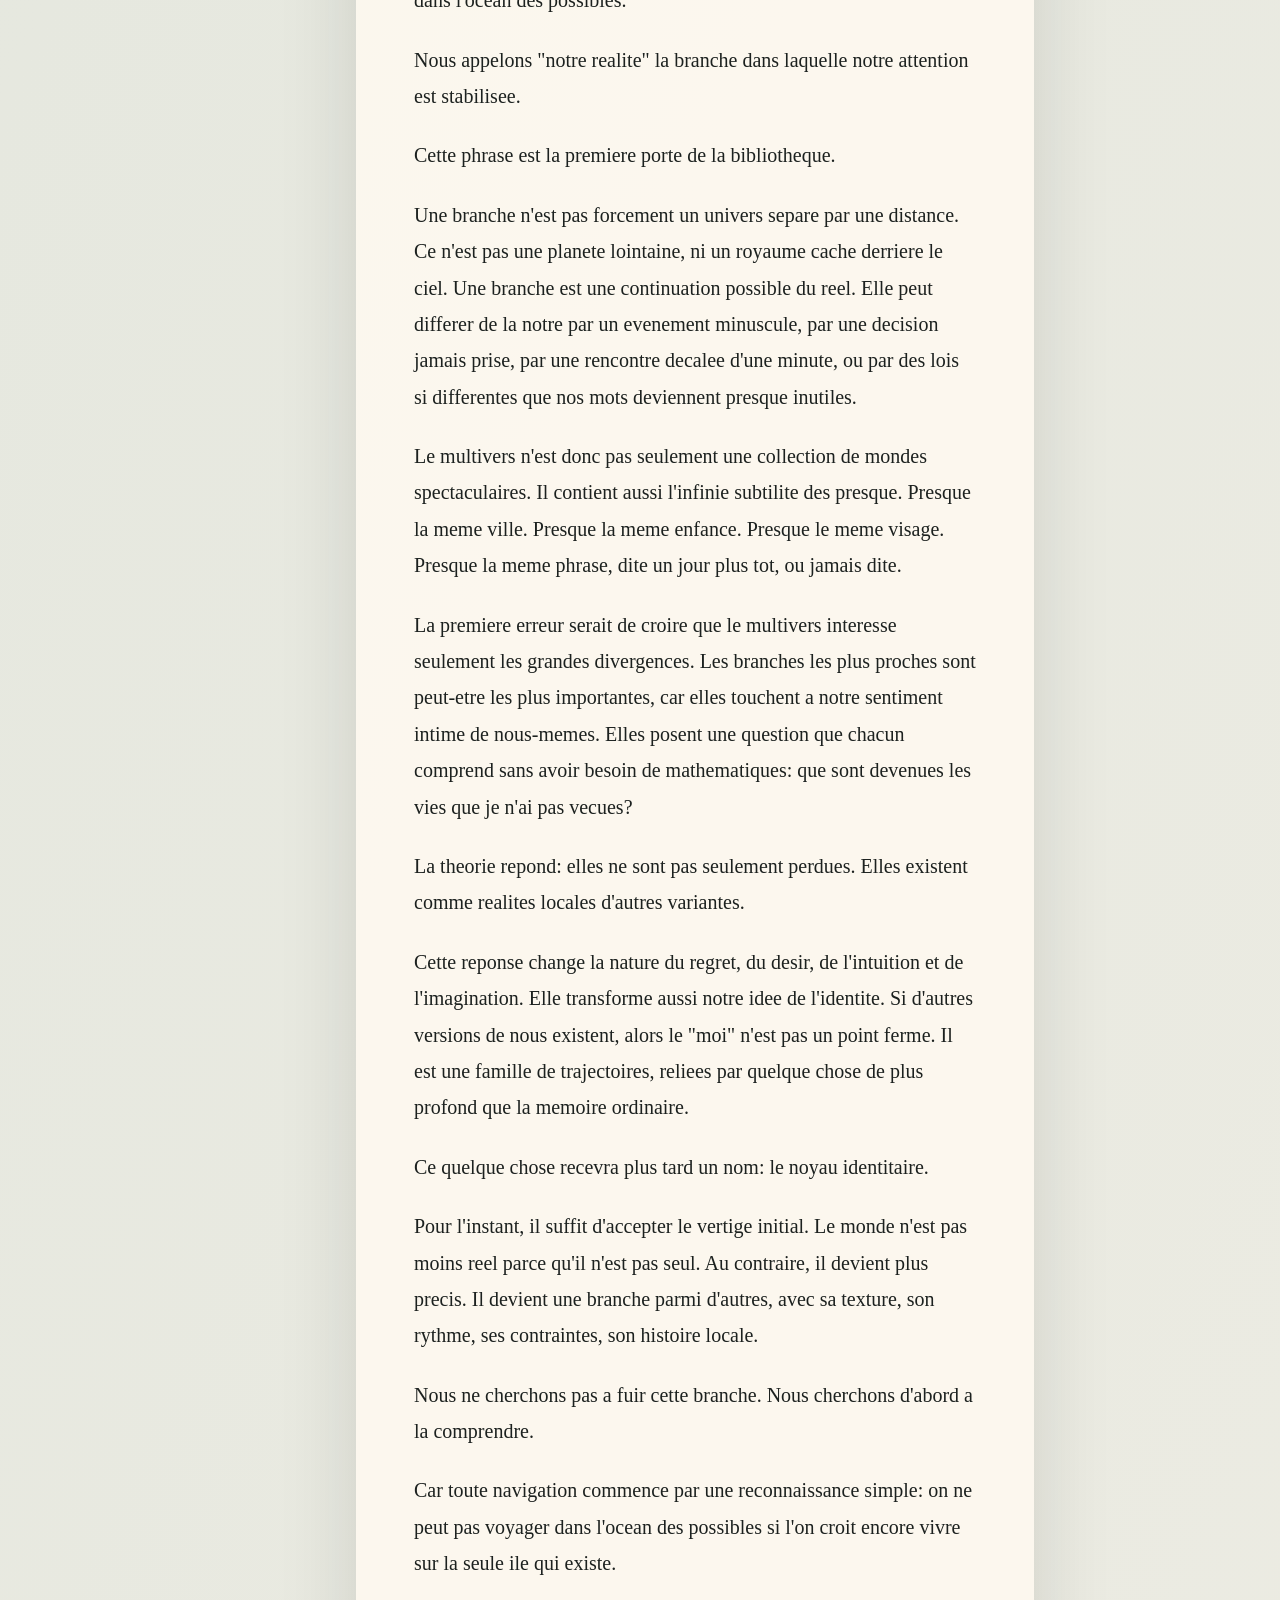
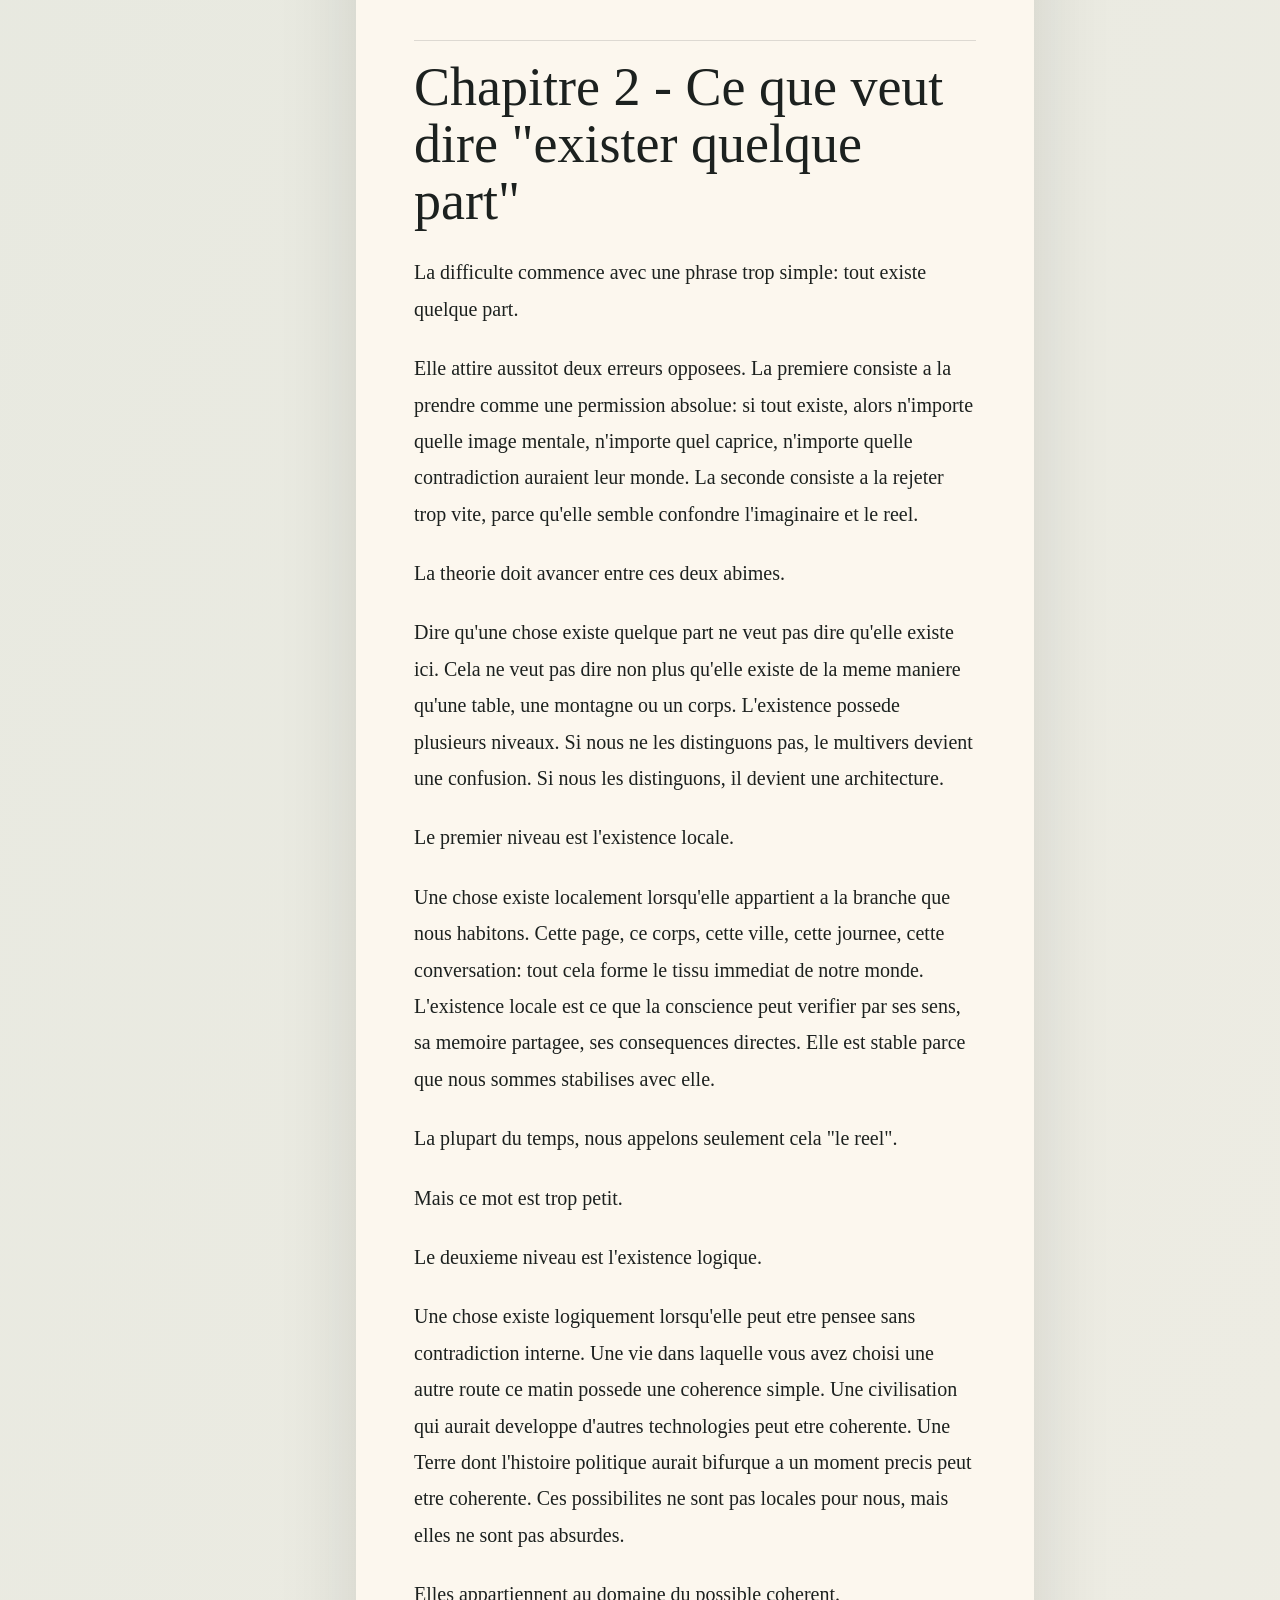
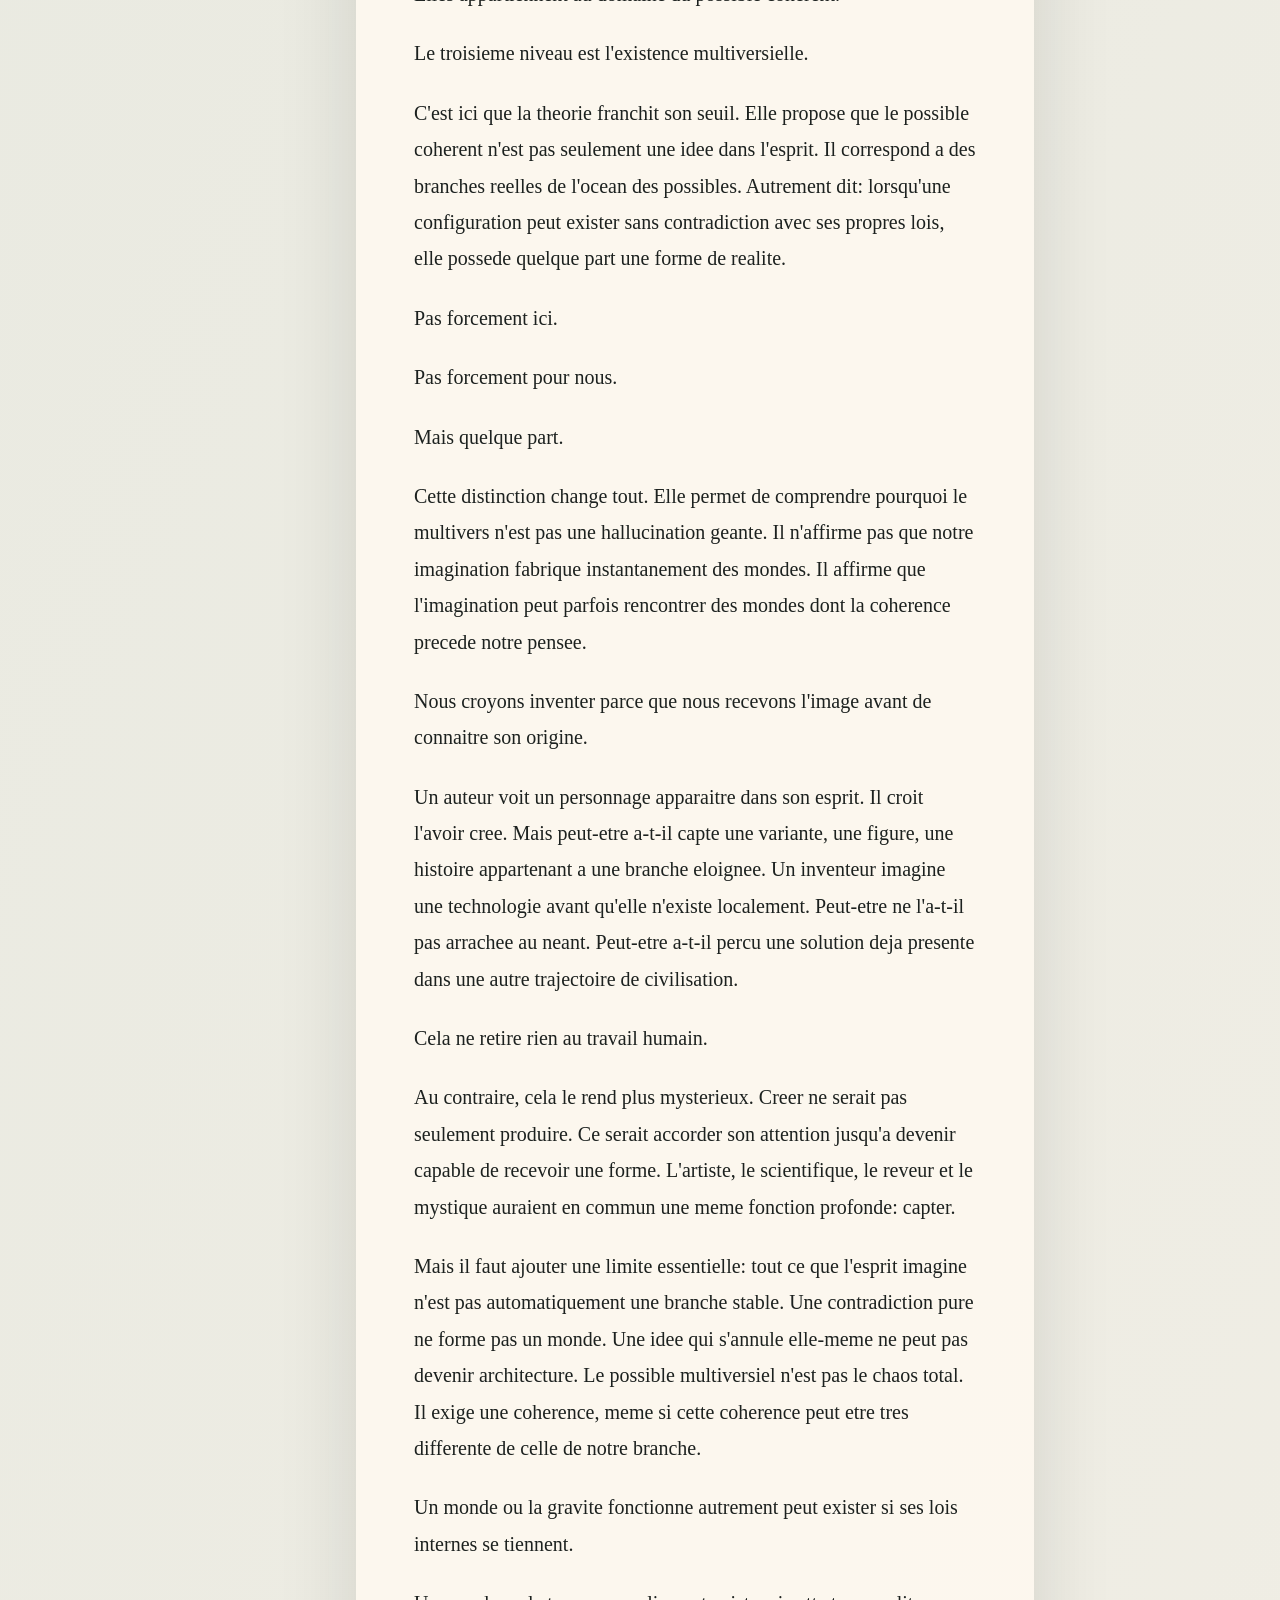
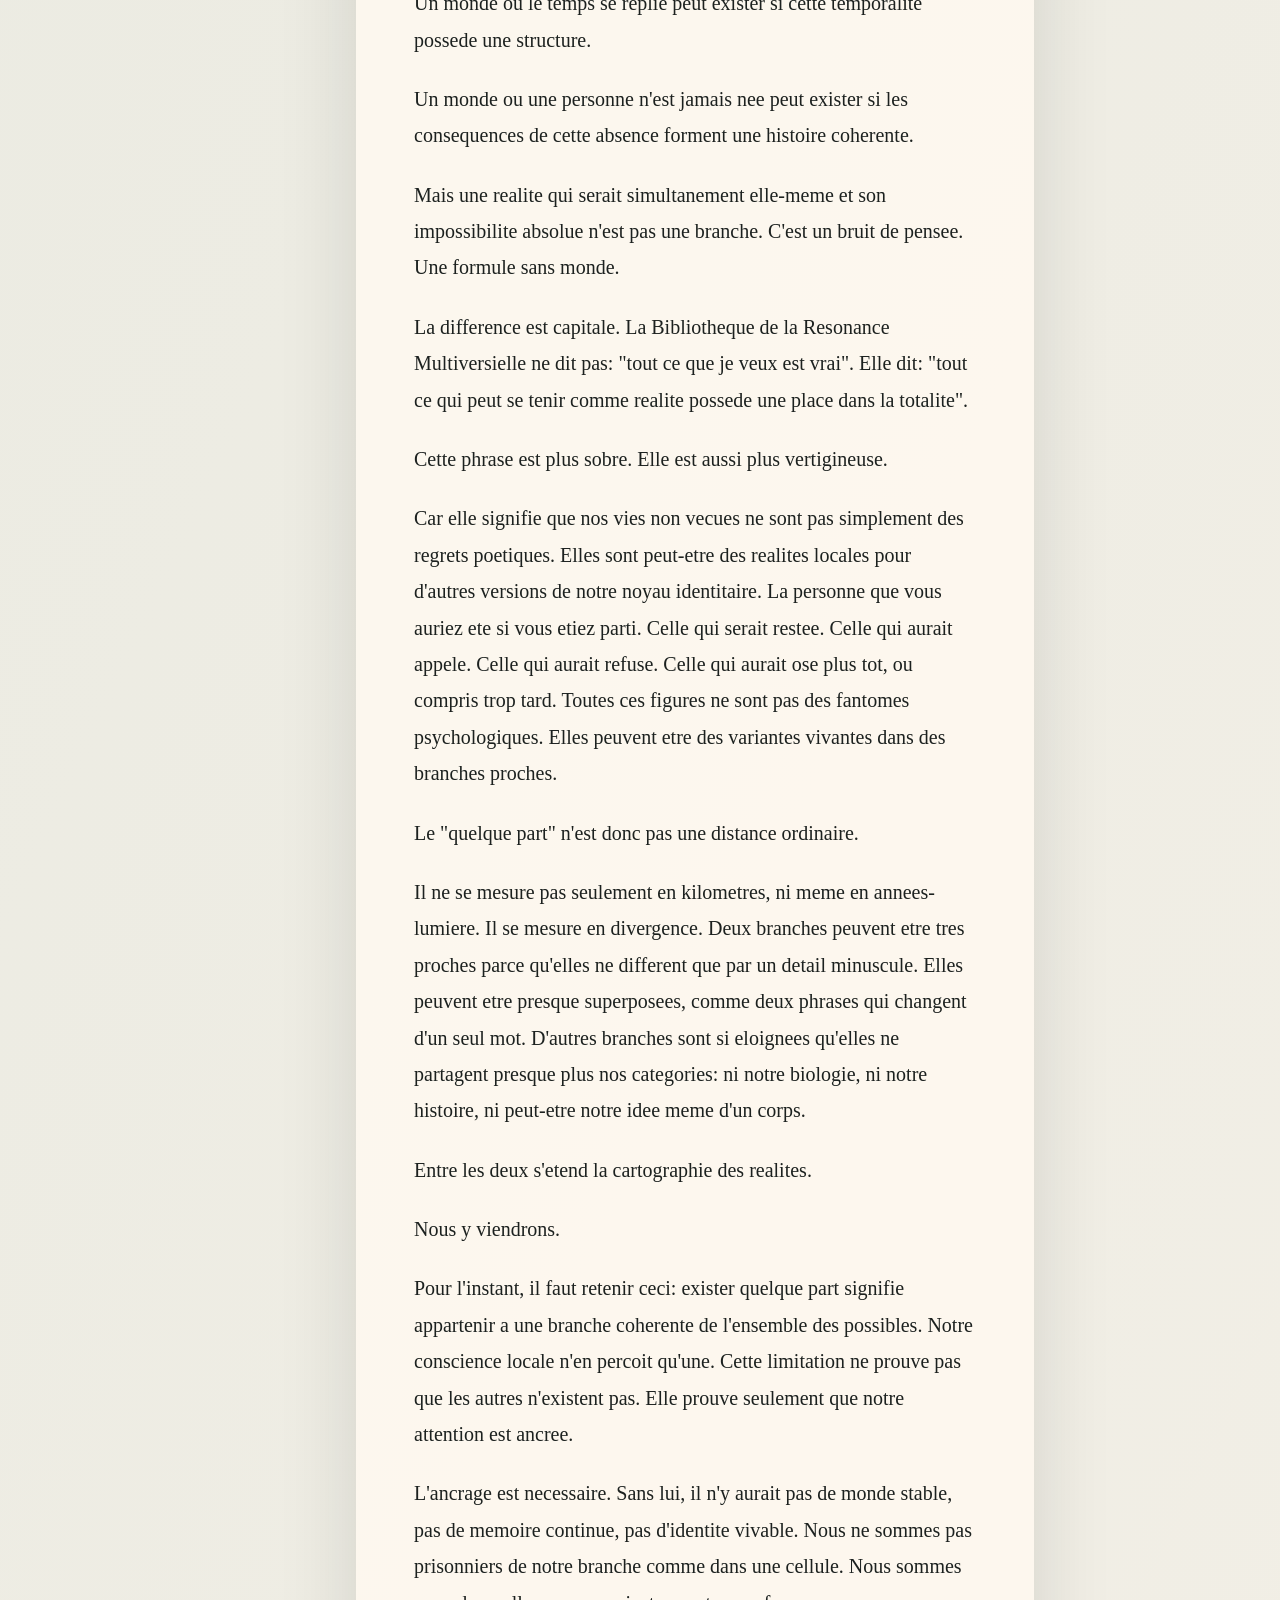
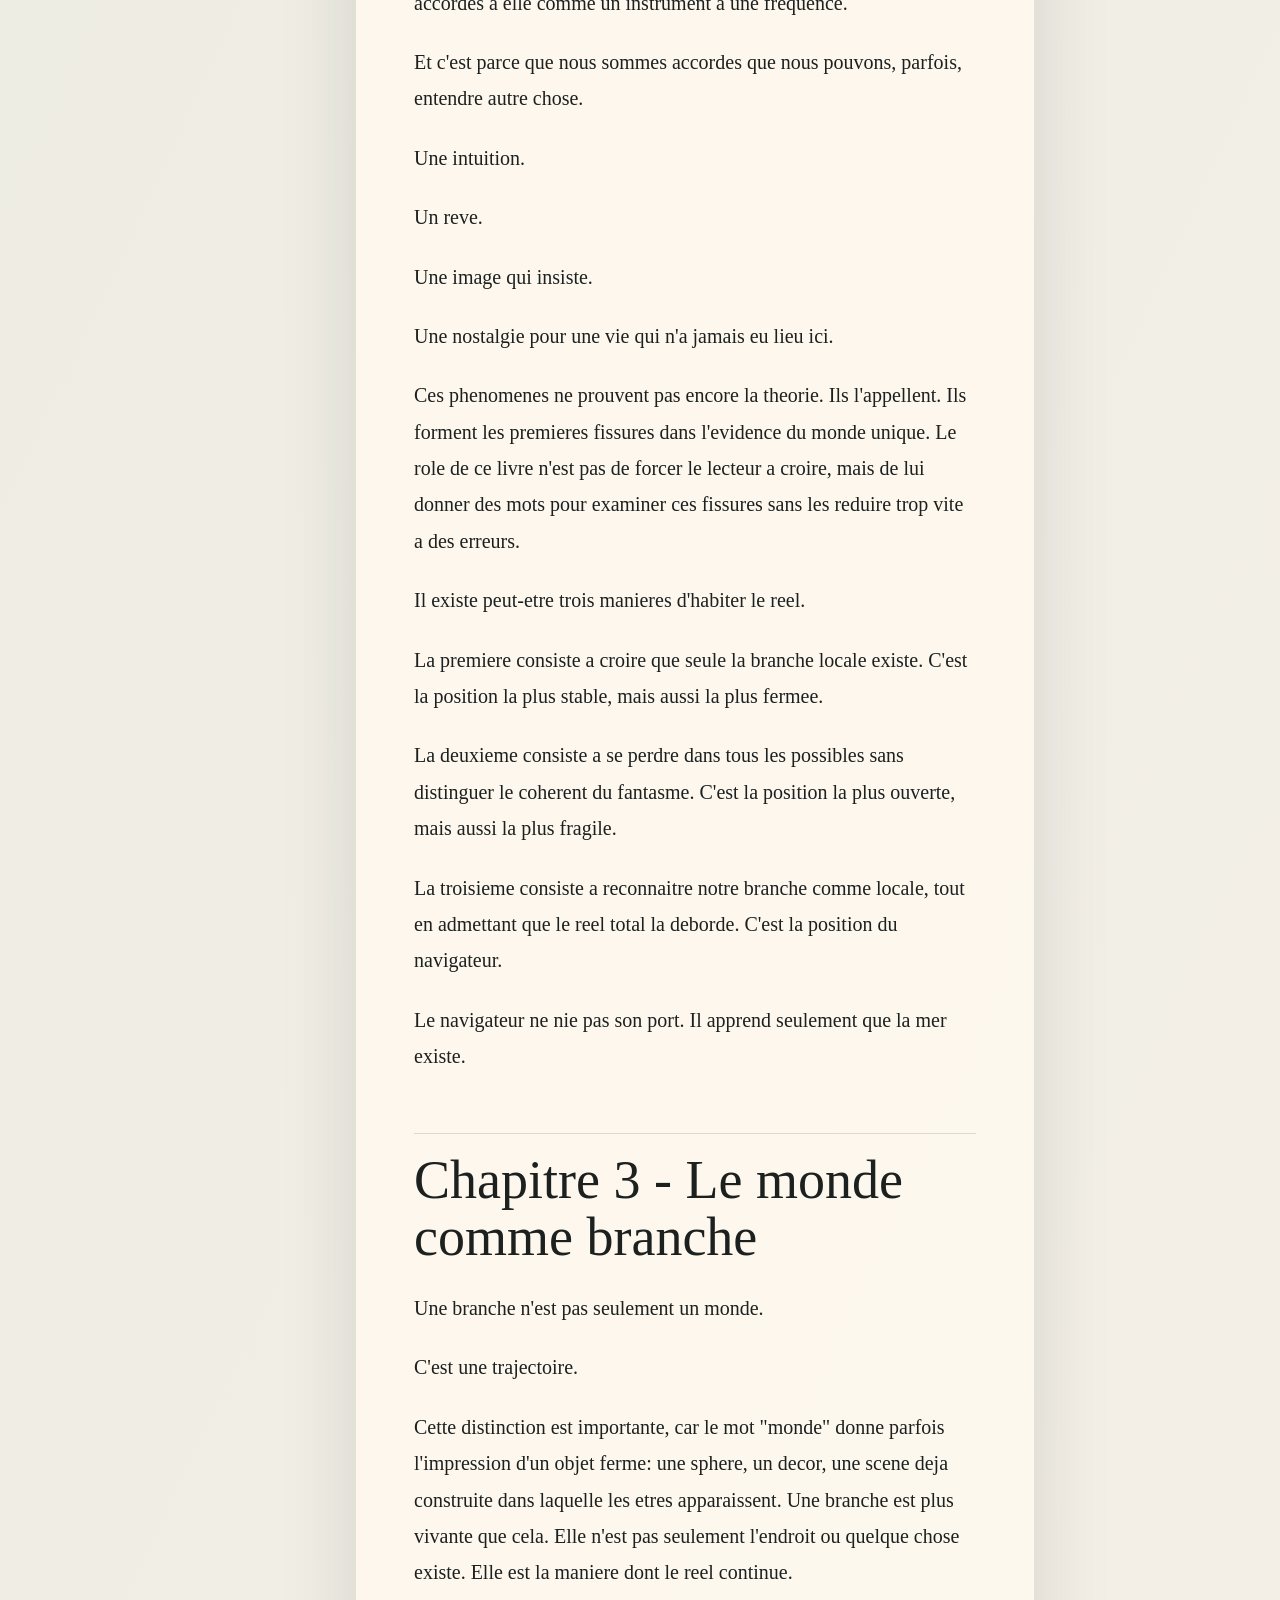
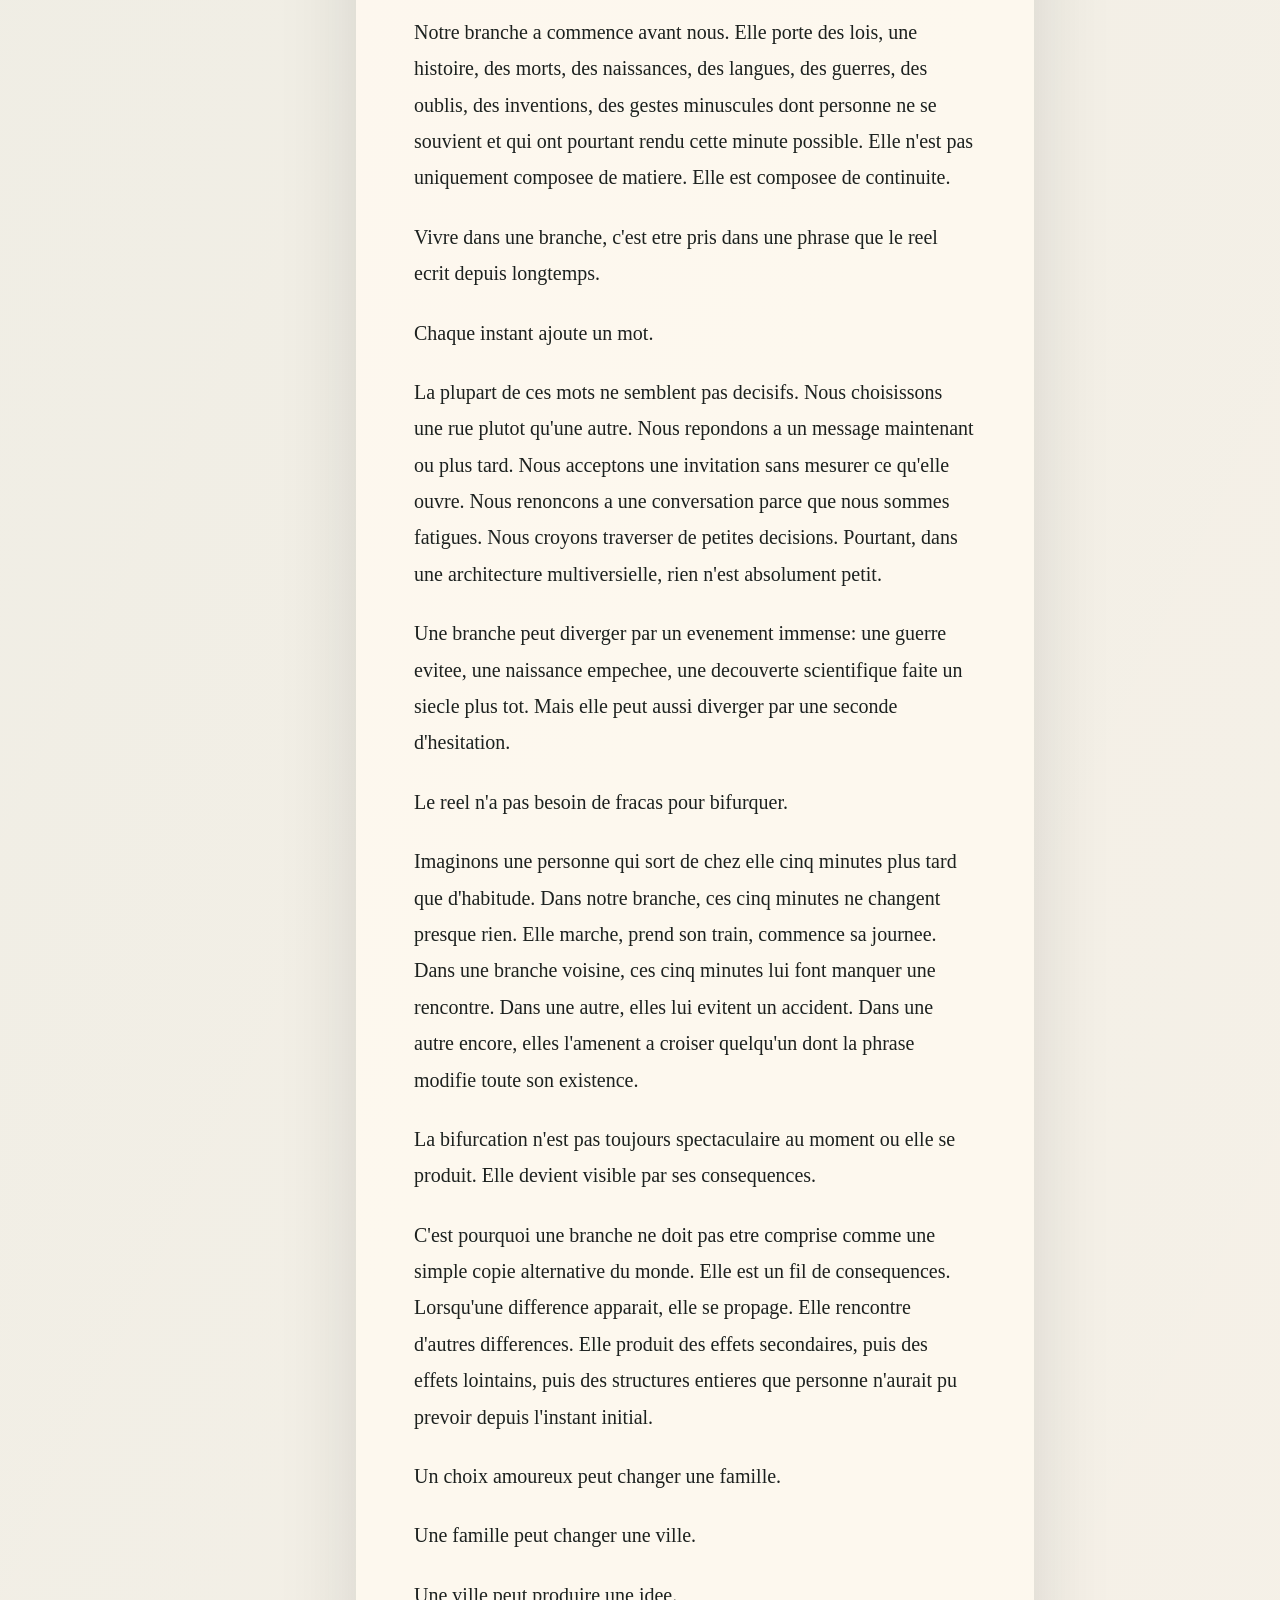
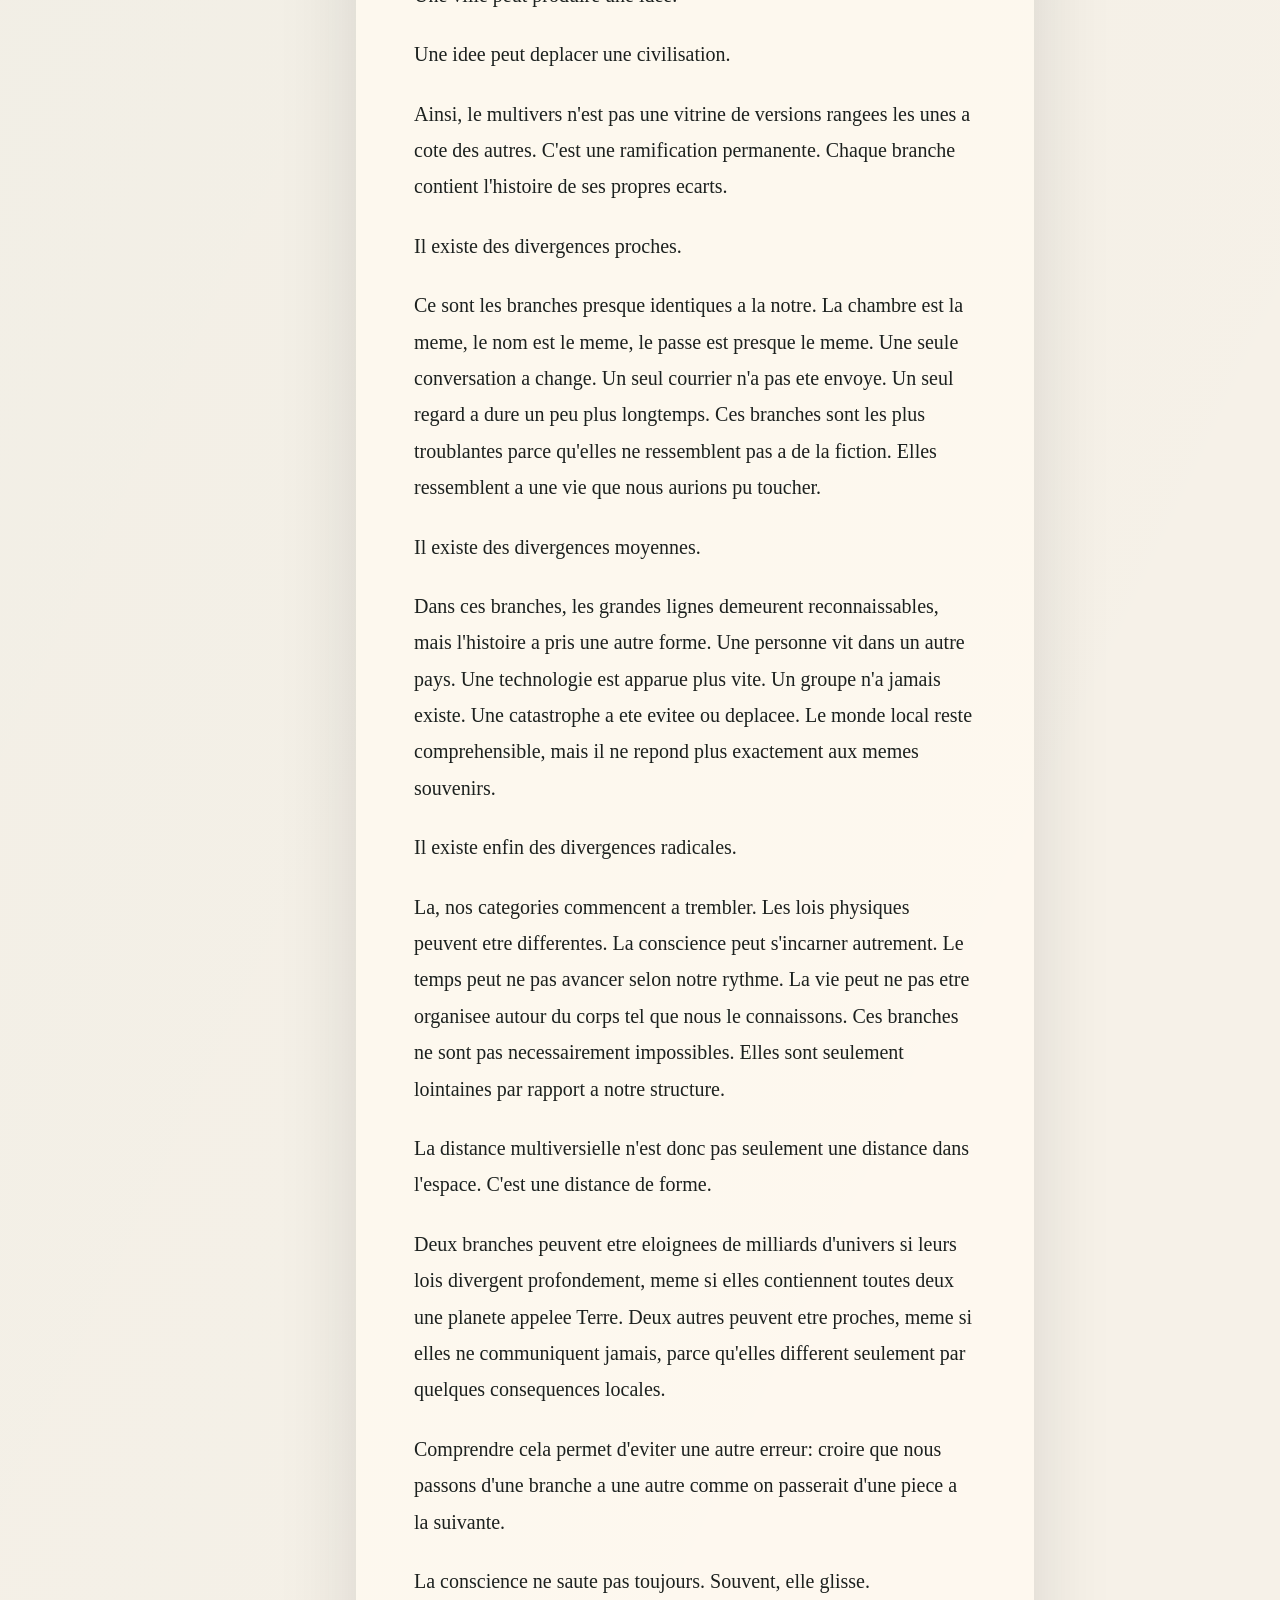
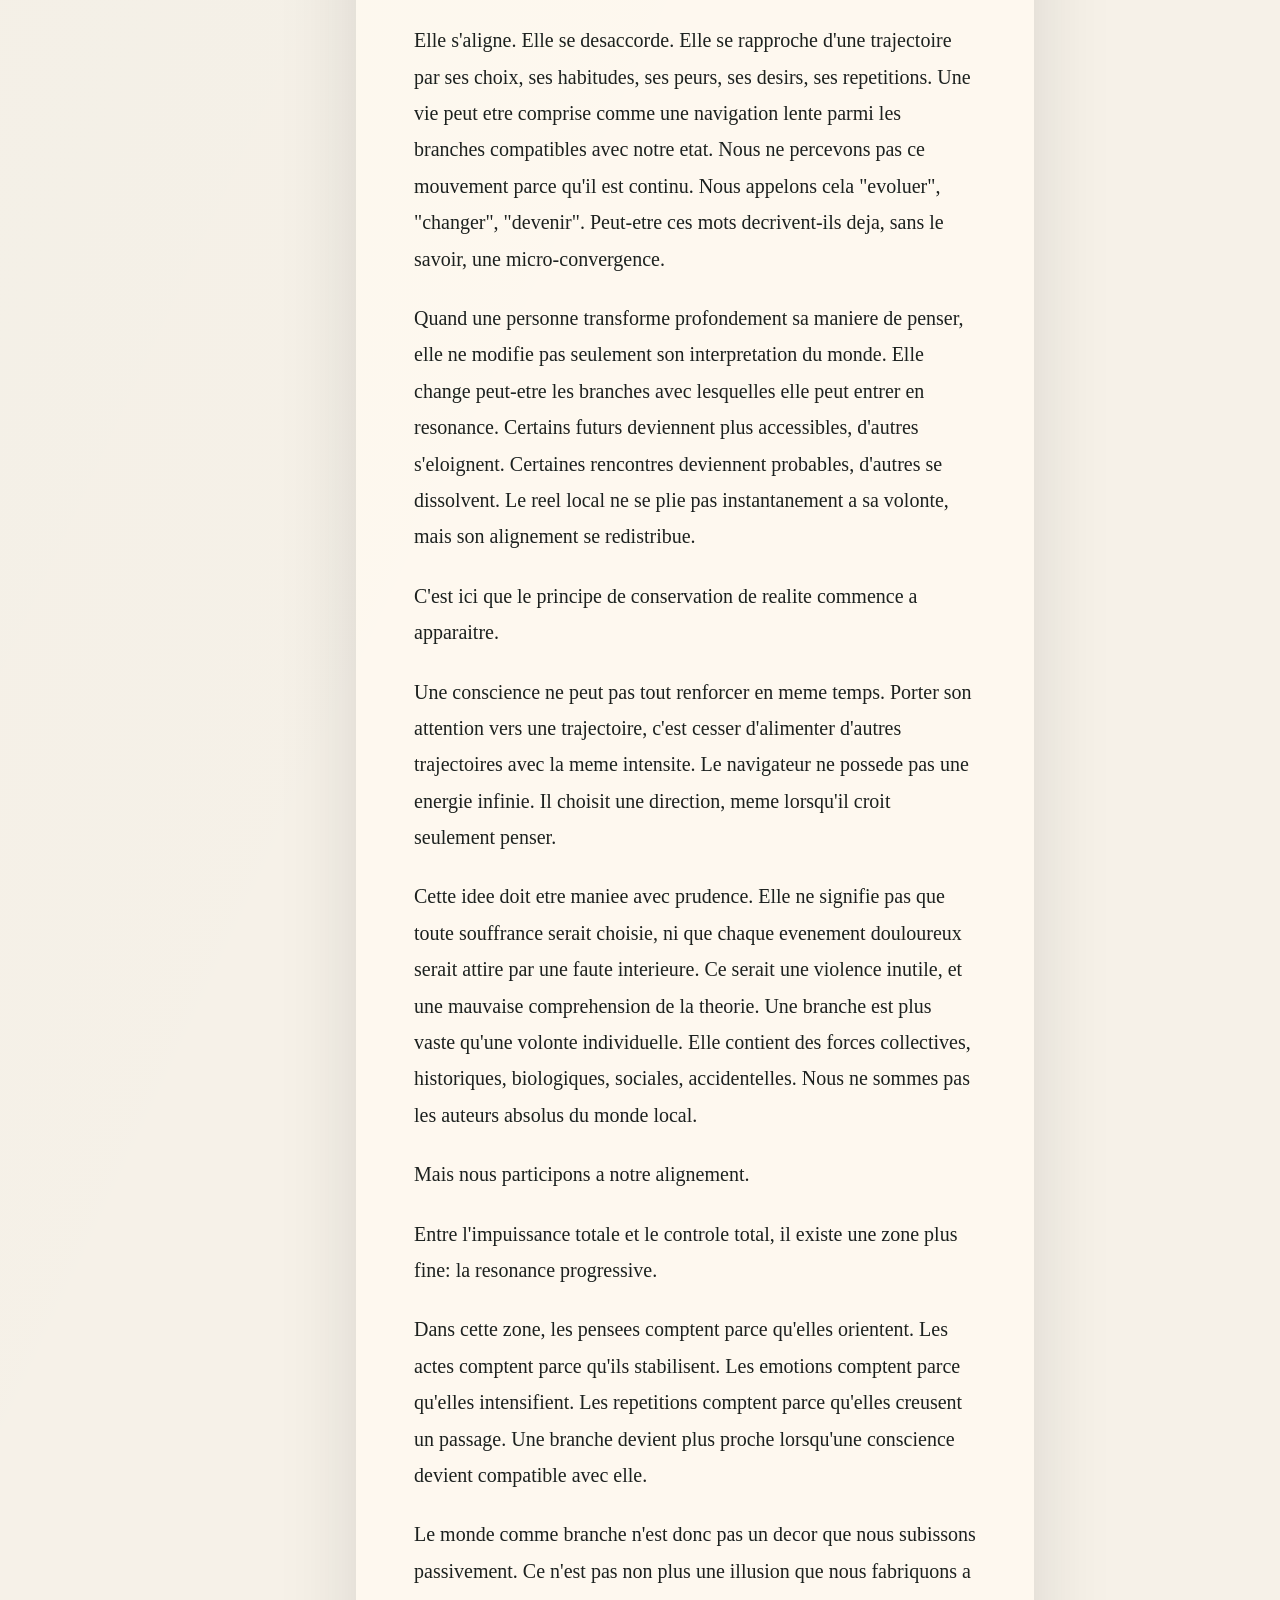
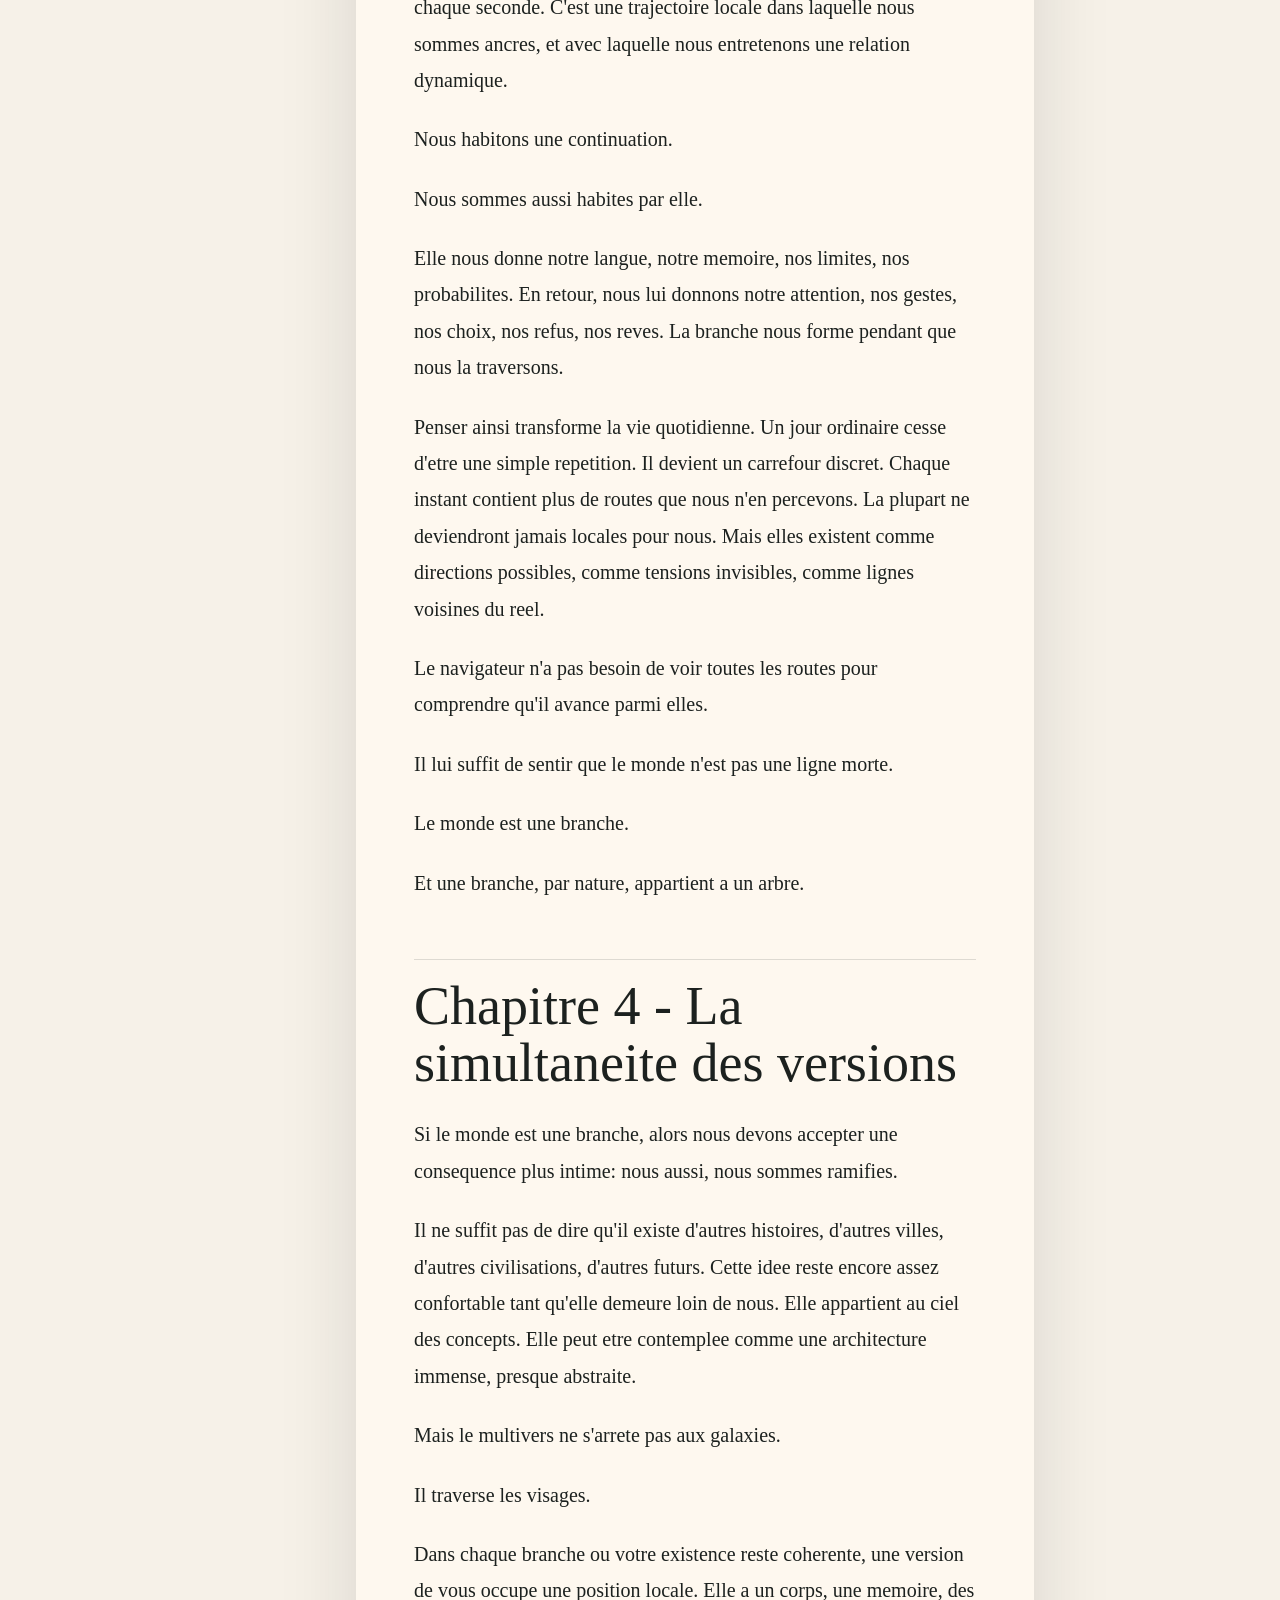
==== commit bfc6c01f: "Complete Fondation 1 draft" ====
--- a/12_READER_SITE/index.html
+++ b/12_READER_SITE/index.html
@@ -7,7 +7,7 @@
     <meta http-equiv="cache-control" content="no-cache" />
     <meta http-equiv="pragma" content="no-cache" />
     <title>Bibliotheque de la Resonance Multiversielle - Lecteur</title>
-    <link rel="stylesheet" href="styles.css?v=20260623-livre4-c1" />
+    <link rel="stylesheet" href="styles.css?v=20260623-f1-complete" />
   </head>
   <body>
     <div class="site-shell">
@@ -100,6 +100,6 @@
       </aside>
     </div>
 
-    <script src="app.js?v=20260623-livre4-c1"></script>
+    <script src="app.js?v=20260623-f1-complete"></script>
   </body>
 </html>
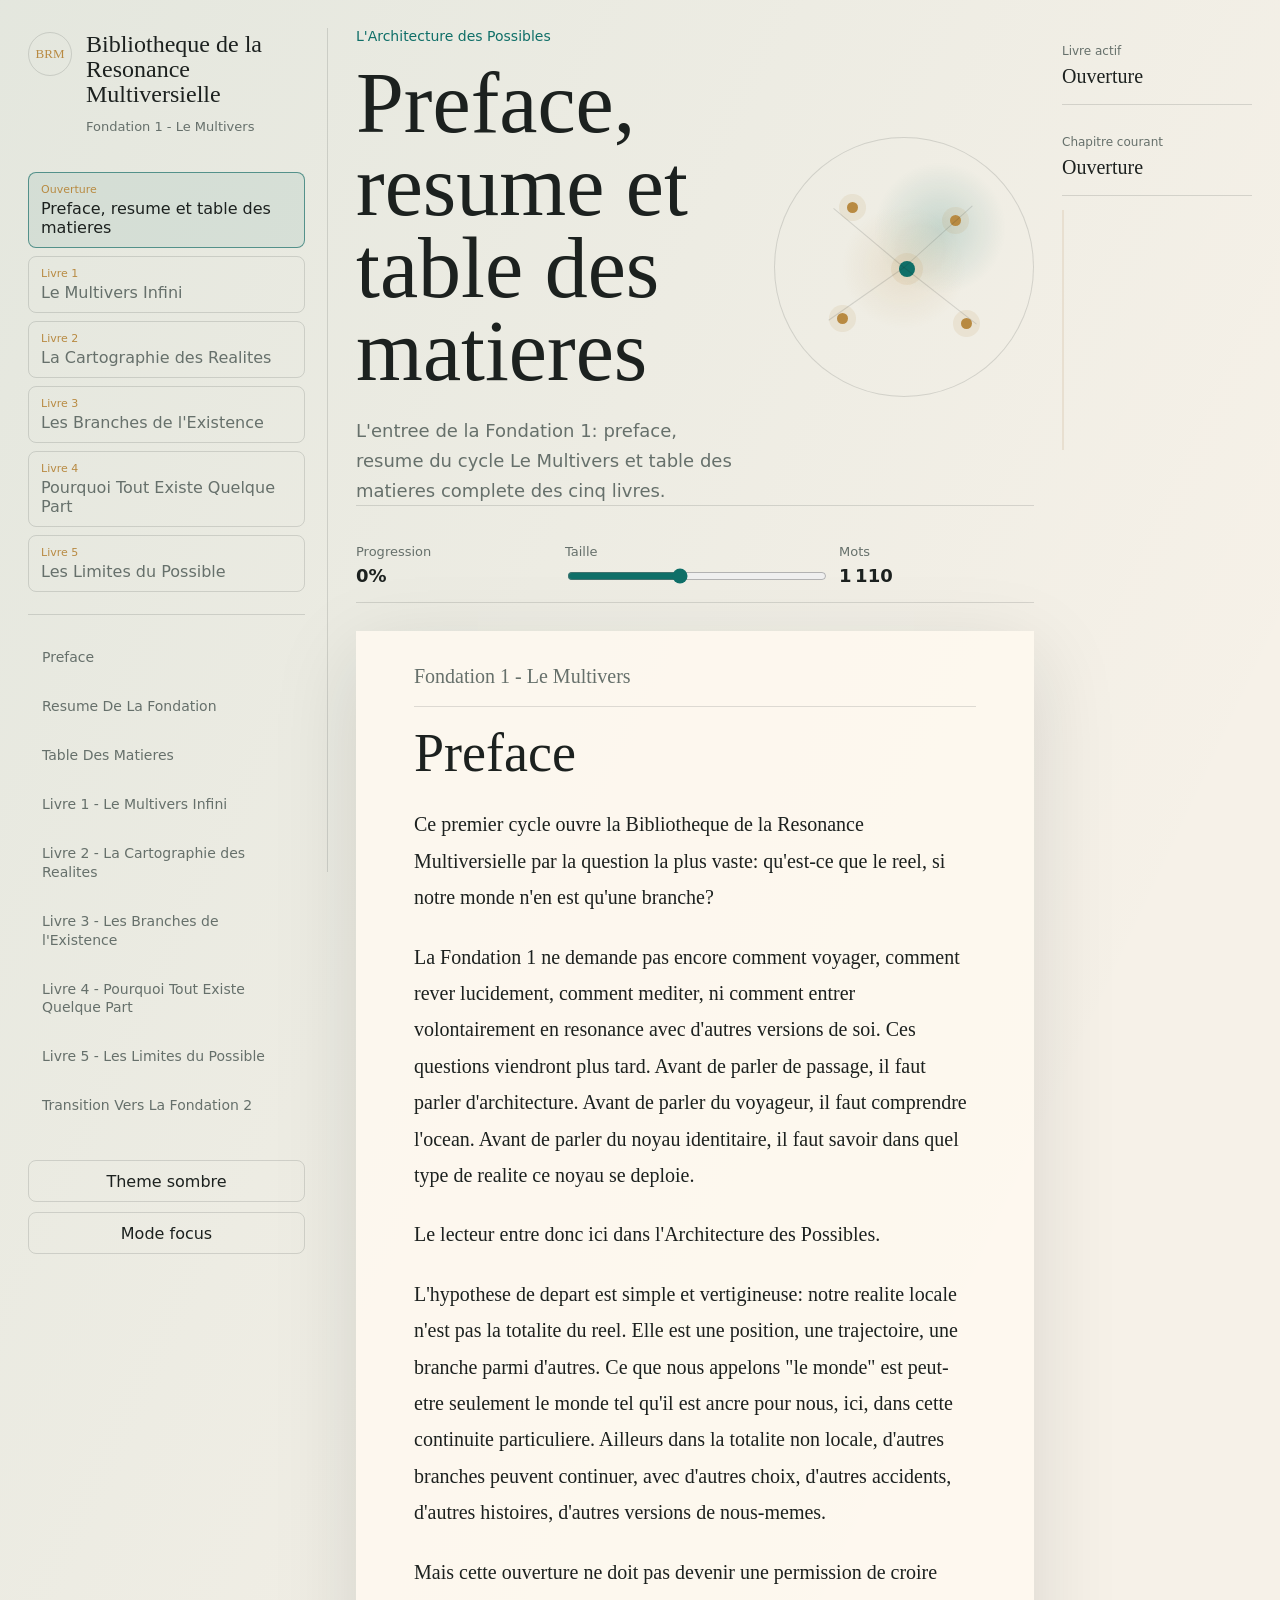
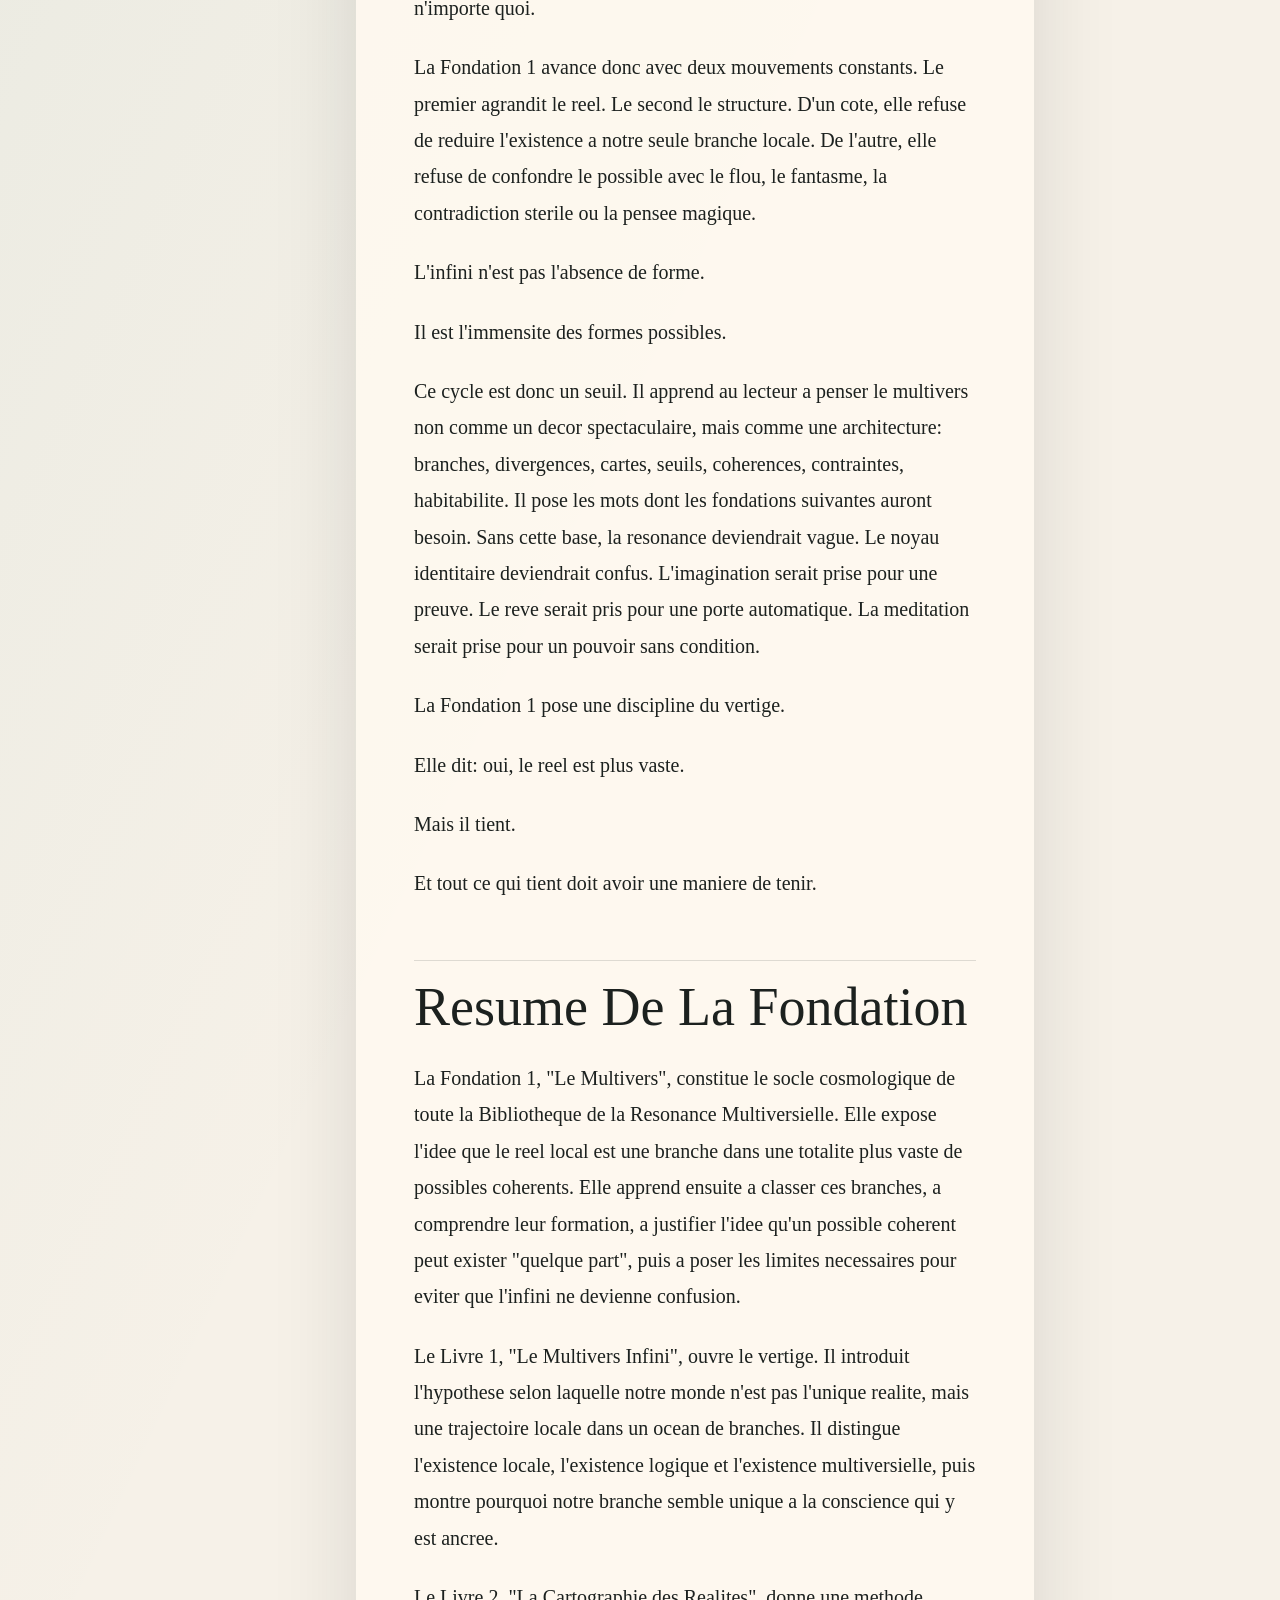
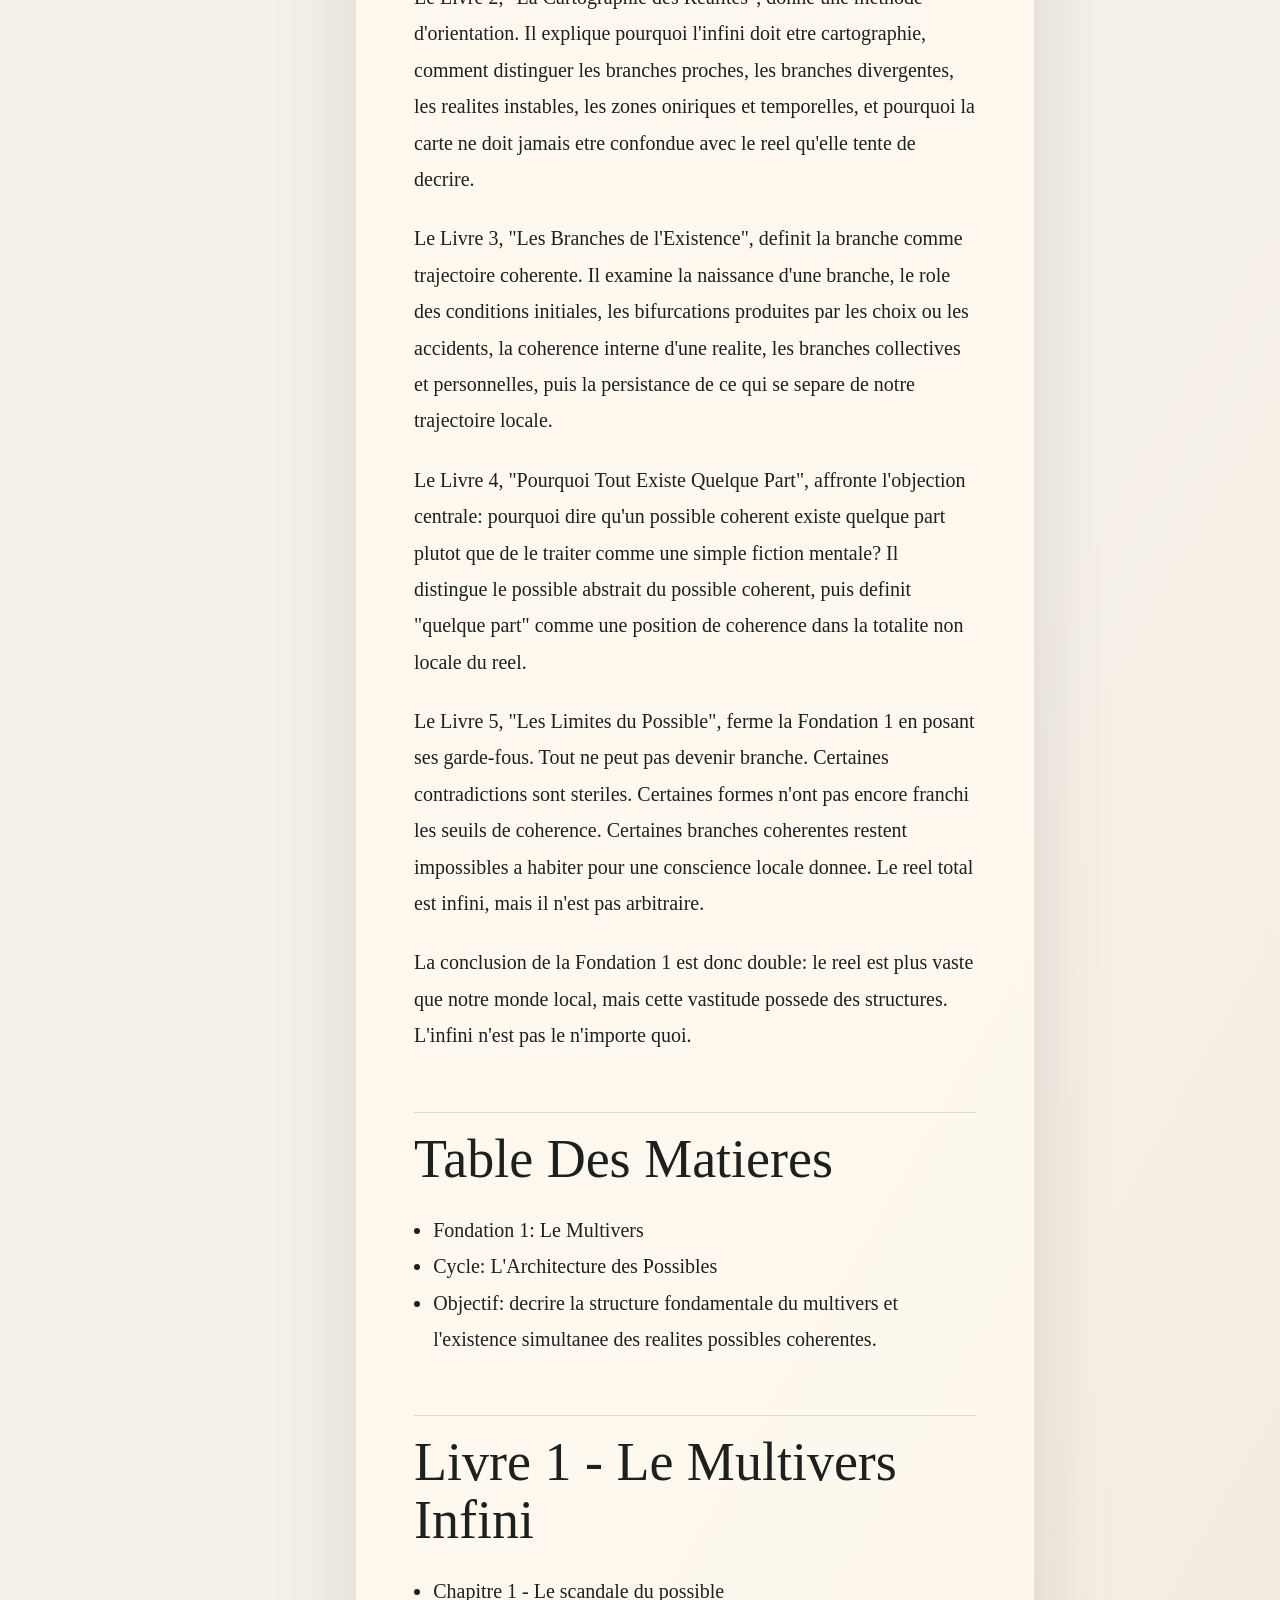
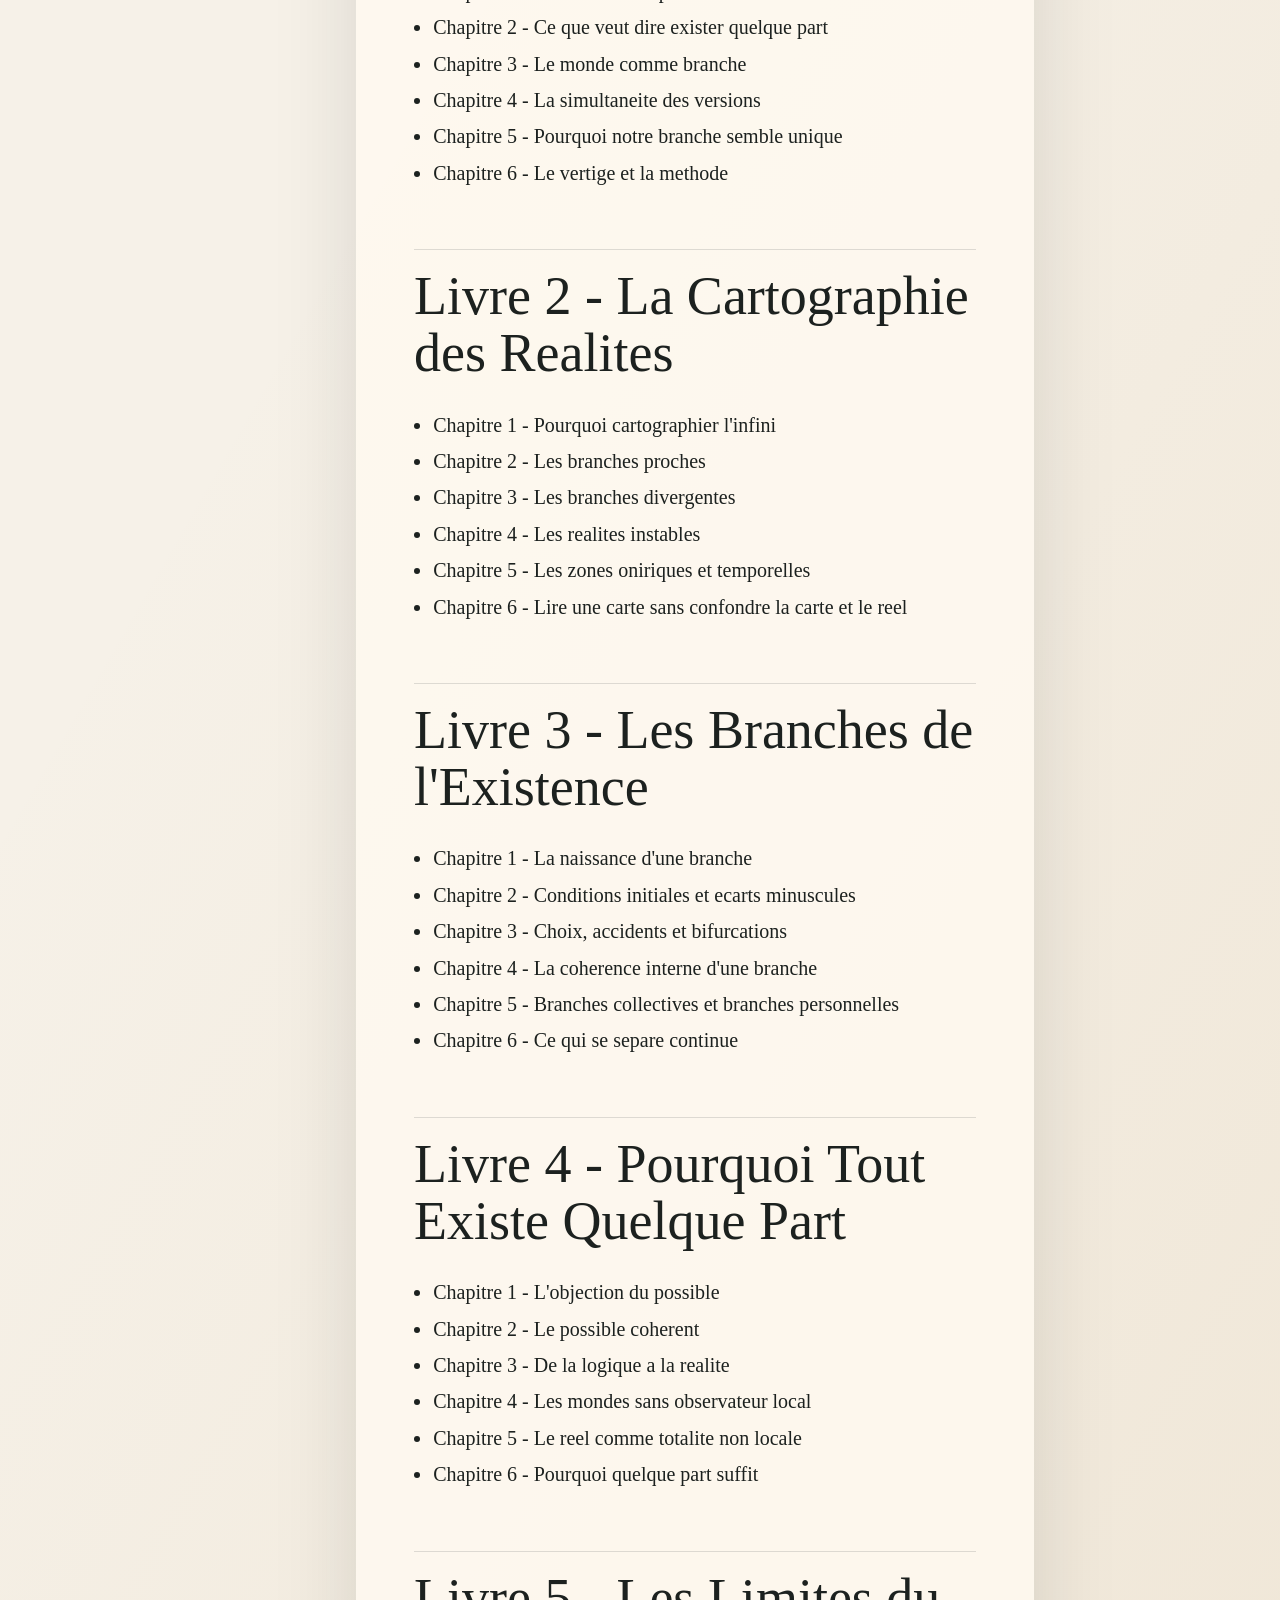
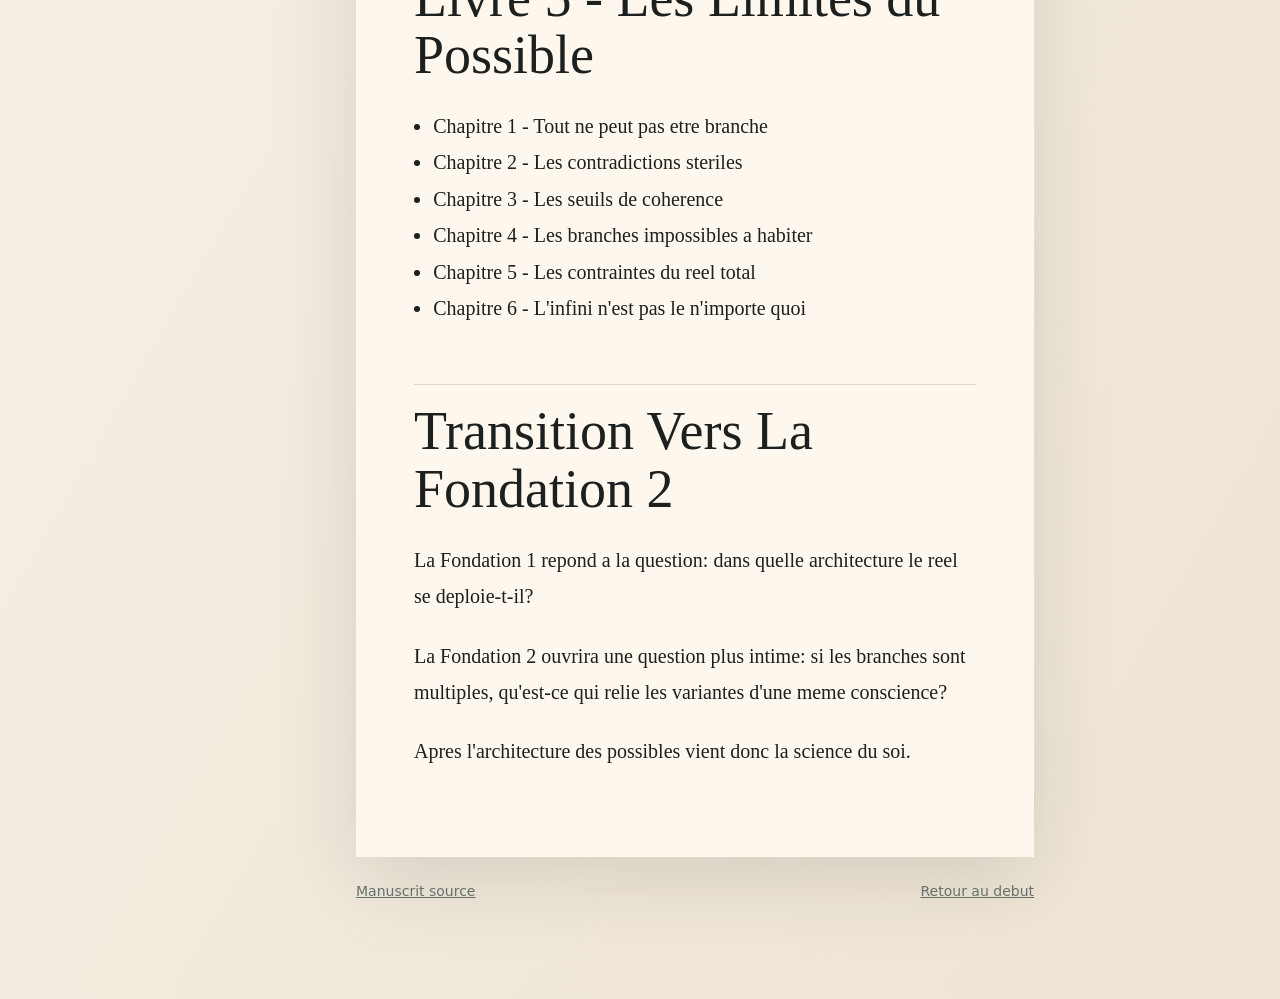
==== commit 194401b1: "Start Fondation 1 draft 02 and publication prep" ====
--- a/12_READER_SITE/index.html
+++ b/12_READER_SITE/index.html
@@ -7,7 +7,7 @@
     <meta http-equiv="cache-control" content="no-cache" />
     <meta http-equiv="pragma" content="no-cache" />
     <title>Bibliotheque de la Resonance Multiversielle - Lecteur</title>
-    <link rel="stylesheet" href="styles.css?v=20260623-f1-complete" />
+    <link rel="stylesheet" href="styles.css?v=20260623-f1-frontmatter" />
   </head>
   <body>
     <div class="site-shell">
@@ -100,6 +100,6 @@
       </aside>
     </div>
 
-    <script src="app.js?v=20260623-f1-complete"></script>
+    <script src="app.js?v=20260623-f1-frontmatter"></script>
   </body>
 </html>
